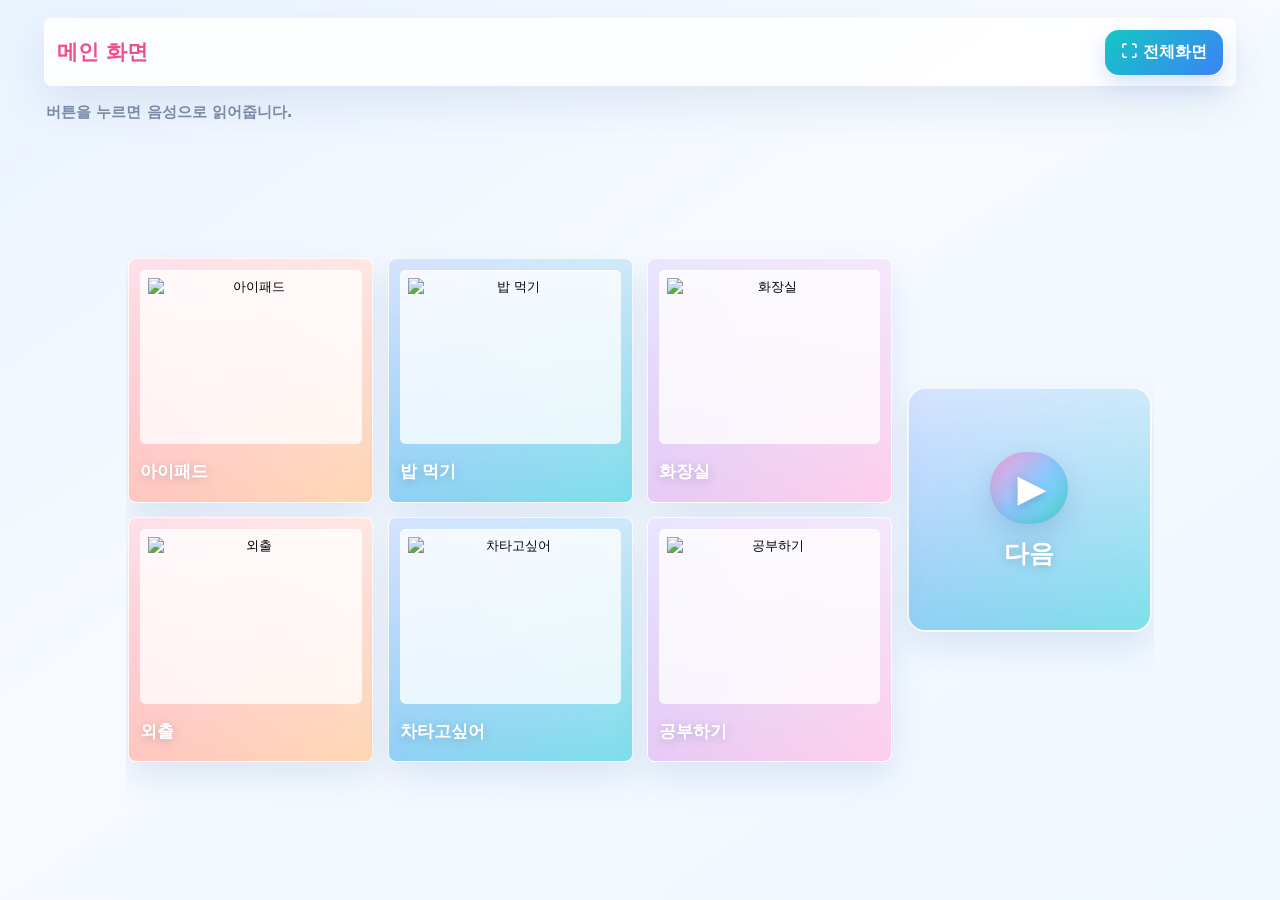
==== index.html @ 8500ae13 "Show six mobile main categories" ====
<!doctype html>
<html lang="ko">
<head>
  <meta charset="UTF-8" />
  <meta name="viewport" content="width=device-width, initial-scale=1.0, viewport-fit=cover" />
  <meta name="referrer" content="strict-origin-when-cross-origin" />
  <meta name="apple-mobile-web-app-capable" content="yes" />
  <meta name="apple-mobile-web-app-status-bar-style" content="default" />
  <link rel="preconnect" href="https://www.youtube.com" />
  <link rel="preconnect" href="https://img.youtube.com" />
  <link rel="preconnect" href="https://i.ytimg.com" />
  <title>AAC 앱 - Mobile</title>
  <link rel="stylesheet" href="./css/app.css?v=mobile-v2" />
  <link rel="stylesheet" href="./css/features/study-puzzle.css?v=mobile-v2" />
  <link rel="stylesheet" href="./css/date-overrides.css?v=mobile-v2" />
  <link rel="stylesheet" href="./css/app-mobile.css?v=mobile-v2" />
</head>
<body>
  <main class="app">
    <div id="returnHint" class="return-hint">유튜브 시청 후 브라우저의 뒤로 버튼으로 AAC로 돌아오세요.</div>
    <div class="topbar">
      <div>
        <h1 id="screenTitle" class="title">메인 화면</h1>
        <p id="breadcrumb" class="crumb" style="display:none;"></p>
      </div>
      <div class="topbar-btns">
        <button id="fullscreenButton" class="fullscreen-btn" type="button" aria-pressed="false">⛶ 전체화면</button>
        <button id="homeButton" class="home-btn" style="display:none;">🏠 홈</button>
        <button id="backButton" class="back-btn" style="display:none;">뒤로 가기</button>
      </div>
    </div>

    <section id="playerWrap" class="player-wrap" style="display:none;">
      <iframe
        id="youtubePlayer"
        class="player"
        title="AAC YouTube Player"
        allow="accelerometer; autoplay; clipboard-write; encrypted-media; gyroscope; picture-in-picture; web-share"
        referrerpolicy="strict-origin-when-cross-origin"
        allowfullscreen>
      </iframe>
    </section>
    <button id="openInYoutubeButton" class="back-btn" style="display:none; align-self:flex-start;">유튜브에서 열기</button>

    <p id="helperText" class="muted">버튼을 누르면 음성으로 읽어줍니다.</p>
    <section id="heroRow" class="hero" style="display:none;"></section>
    <section id="spotlightView" class="spotlight" style="display:none;" aria-label="선택한 그림">
      <button type="button" id="spotlightButton" class="spotlight-button">
        <img id="spotlightImage" alt="" />
      </button>
    </section>
    <section id="buttonGrid" class="grid"></section>
  </main>

  <script src="./js/data/study-data.js?v=mobile-v2"></script>
  <script src="./js/data/app-data.js?v=mobile-v2"></script>
  <script src="./js/core/pager.js?v=mobile-v2"></script>
  <script src="./js/features/schedule.js?v=mobile-v2"></script>
  <script src="./js/features/study-puzzle.js?v=mobile-v2"></script>
  <script src="./js/main-mobile.js?v=mobile-v2"></script>
  <script>
    if ('serviceWorker' in navigator) {
      window.addEventListener('load', () => {
        navigator.serviceWorker.register('./sw.js?v=mobile-v2', { updateViaCache: 'none' })
          .then(function (reg) { reg.update().catch(function () {}); })
          .catch(function () {});
      });
    }
  </script>
</body>
</html>
---- css/app.css ----
:root {
  --bg: #f5f7fb;
  --card: #ffffff;
  --text: #1f2937;
  --main: #2563eb;
  --accent: #0ea5e9;
  --border: #dbe3ef;
}

html {
  height: 100%;
  overflow: hidden;
}

* {
  box-sizing: border-box;
  -webkit-tap-highlight-color: transparent;
  font-family: "Apple SD Gothic Neo", "Noto Sans KR", "Malgun Gothic", system-ui, sans-serif;
}

body {
  margin: 0;
  background: var(--bg);
  color: var(--text);
  overflow: hidden;
}

.app {
  max-width: 1400px;
  margin: 0 auto;
  height: 100vh;
  height: 100dvh;
  min-height: 0;
  min-width: 0;
  width: 100%;
  padding: max(14px, env(safe-area-inset-top)) 22px max(14px, env(safe-area-inset-bottom));
  display: flex;
  flex-direction: column;
  justify-content: flex-start;
  gap: 10px;
  box-sizing: border-box;
  overflow: hidden;
}

.app.app--spotlight {
  justify-content: flex-start;
  gap: 10px;
  position: relative;
}

/* 스티커북 말단: 빈 배경 + 선택한 카테고리 그림만 크게 (iPad 한 화면) */
.spotlight {
  display: none;
  flex: 1 1 auto;
  flex-direction: column;
  align-items: center;
  justify-content: center;
  width: 100%;
  min-height: 0;
  padding: 0 0 max(12px, env(safe-area-inset-bottom));
}

.spotlight-button {
  border: none;
  background: transparent;
  padding: 0;
  margin: 0;
  cursor: pointer;
  width: min(84vw, 540px); /* 메인 타일(42vw/270)의 2배 */
  max-width: 100%;
  aspect-ratio: 1 / 1;
  display: flex;
  align-items: center;
  justify-content: center;
  border-radius: 20px;
  -webkit-tap-highlight-color: transparent;
}

.spotlight-button:active {
  transform: scale(1.02);
}

.spotlight-button img {
  display: block;
  width: 100%;
  height: 100%;
  object-fit: cover;
  border-radius: 18px;
  box-shadow: 0 16px 48px rgba(15, 23, 42, 0.14);
  background: #fff;
}

.spotlight-toilet-wrap {
  display: flex !important;
  justify-content: center;
  align-items: center;
  position: absolute;
  left: calc(50% + min(30vw, 260px) + 24px);
  top: calc(50% + 57px);
  transform: translateY(-50%);
  width: auto;
  padding: 0;
  z-index: 5;
}

.spotlight-toilet-wrap .quick-toilet-tile {
  width: min(22vw, 210px);
  max-width: 210px;
  min-width: 150px;
  aspect-ratio: 1 / 1;
}

.spotlight-toilet-wrap .quick-toilet-tile img {
  object-fit: contain;
}

.teaching-aid-complete,
.teaching-aid-empty-complete {
  flex: 1 1 auto;
  min-height: 0;
  display: flex;
  align-items: center;
  justify-content: center;
}

.teaching-aid-complete {
  flex-direction: column;
  gap: clamp(12px, 2vh, 20px);
  color: #0f3b82;
  text-align: center;
}

.teaching-aid-complete-mark {
  width: clamp(112px, 18vh, 168px);
  height: clamp(112px, 18vh, 168px);
  border-radius: 999px;
  display: inline-flex;
  align-items: center;
  justify-content: center;
  color: #ffffff;
  background: linear-gradient(135deg, #14b8a6, #3b82f6);
  box-shadow: 0 22px 44px rgba(59, 130, 246, 0.22);
  font-size: clamp(4rem, 10vh, 7rem);
  font-weight: 900;
}

.teaching-aid-complete-title {
  color: #ec4899;
  font-size: clamp(2.4rem, 6vh, 4.4rem);
  font-weight: 900;
}

.teaching-aid-complete-sub {
  color: #64748b;
  font-size: clamp(1.1rem, 2.6vh, 1.6rem);
  font-weight: 900;
}

.teaching-aid-complete .btn,
.teaching-aid-complete-button {
  width: min(100%, 360px);
  min-height: clamp(64px, 9vh, 88px);
  font-size: clamp(1.2rem, 2.8vh, 1.7rem);
  font-weight: 900;
}

@media (min-width: 768px) {
  .spotlight-button {
    width: min(60vw, 520px); /* 메인 타일(30vw/260)의 2배 */
  }
}

@media (max-width: 900px) {
  .spotlight-toilet-wrap {
    left: calc(50% + min(42vw, 270px) + 14px);
  }

  .spotlight-toilet-wrap .quick-toilet-tile {
    width: min(24vw, 170px);
    min-width: 120px;
  }
}

@media (max-width: 700px) {
  .spotlight-toilet-wrap {
    position: static;
    transform: none;
    width: 100%;
    padding-bottom: max(8px, env(safe-area-inset-bottom));
  }
}

.topbar {
  display: flex;
  align-items: center;
  justify-content: space-between;
  gap: 12px;
  flex: 0 0 auto;
  flex-wrap: wrap;
}

.topbar > div:first-child {
  min-width: 0;
}

.return-hint {
  display: none;
  background: #fff7ed;
  border: 2px solid #fdba74;
  color: #7c2d12;
  border-radius: 14px;
  padding: 10px 12px;
  font-size: 0.95rem;
  font-weight: 700;
}

.title {
  margin: 0;
  font-size: clamp(1.1rem, 2.2vw, 1.5rem);
  font-weight: 700;
}

.crumb {
  margin: 4px 0 0 0;
  font-size: 0.9rem;
  color: #64748b;
  font-weight: 650;
}

.back-btn {
  border: 1px solid var(--border);
  background: #fff;
  color: #0f172a;
  border-radius: 14px;
  padding: 12px 16px;
  font-size: 1rem;
  font-weight: 700;
  cursor: pointer;
  min-width: 100px;
  touch-action: manipulation;
}

.home-btn {
  border: none;
  background: var(--main);
  color: #fff;
  border-radius: 14px;
  padding: 12px 16px;
  font-size: 1rem;
  font-weight: 700;
  cursor: pointer;
  min-width: 80px;
  touch-action: manipulation;
}

.fullscreen-btn {
  border: none;
  background: linear-gradient(135deg, #14c8c5, #3b82f6);
  color: #fff;
  border-radius: 14px;
  padding: 12px 16px;
  font-size: 1rem;
  font-weight: 800;
  cursor: pointer;
  min-width: 116px;
  touch-action: manipulation;
  box-shadow: 0 10px 24px rgba(37, 99, 235, 0.18);
}

.topbar-btns {
  display: flex;
  gap: 8px;
  align-items: center;
  justify-content: flex-end;
  flex-wrap: wrap;
}

.body--fullscreen-soft {
  background: #eef6ff;
}

.app.app--fullscreen-soft {
  max-width: none;
  padding: max(6px, env(safe-area-inset-top)) 12px max(8px, env(safe-area-inset-bottom));
  gap: 6px;
}

.app.app--fullscreen-soft .topbar {
  gap: 8px;
}

.app.app--fullscreen-soft .title {
  font-size: clamp(1rem, 1.8vw, 1.25rem);
}

.app.app--fullscreen-soft .crumb {
  margin-top: 1px;
  font-size: 0.78rem;
}

.app.app--fullscreen-soft .muted {
  margin-block: 0;
  font-size: 0.9rem;
}

.app.app--fullscreen-soft .home-btn,
.app.app--fullscreen-soft .back-btn,
.app.app--fullscreen-soft .fullscreen-btn {
  padding: 10px 13px;
  min-height: 46px;
}

.grid {
  display: grid;
  grid-template-columns: repeat(2, minmax(0, 1fr));
  gap: clamp(8px, 1.4vh, 12px);
  justify-items: center;
  align-content: center;
  flex: 1 1 auto;
  min-height: 0;
  overflow: hidden;
}

.grid.detail {
  grid-template-columns: repeat(3, minmax(0, 1fr));
}

.grid.media {
  grid-template-columns: repeat(3, minmax(0, 1fr));
}

.grid.detail .tile,
.grid.media .tile {
  width: min(30vw, 28vh, 240px);
}

.hero {
  display: grid;
  grid-template-columns: repeat(2, minmax(0, 1fr));
  gap: 12px;
  justify-items: center;
  flex: 0 0 auto;
}

/* ── 외출하기 요약 타일 3개 ── */
.grid.outing-summary-tiles {
  grid-template-columns: repeat(3, minmax(0, 1fr));
  gap: 14px;
  padding: 14px;
  align-items: start;
}

.grid.outing-summary-tiles .outing-summary-tile {
  width: 100%;
  aspect-ratio: 1 / 1.1;
  border-radius: 20px;
  padding: 10px;
  gap: 8px;
  background: #fff;
  box-shadow: 0 2px 12px rgba(0,0,0,.10);
  display: flex;
  flex-direction: column;
  align-items: center;
  justify-content: center;
  cursor: pointer;
  border: none;
}

.grid.outing-summary-tiles .outing-summary-tile img {
  width: 100%;
  flex: 1;
  object-fit: contain;
  border-radius: 12px;
}

.grid.outing-summary-tiles .tile-label {
  font-size: clamp(0.72rem, 1.8vw, 0.92rem);
  font-weight: 600;
  text-align: center;
  line-height: 1.2;
  color: #222;
}

/* 사람 사진 격자 (1~4명) */
.outing-person-photos {
  display: grid;
  grid-template-columns: repeat(2, 1fr);
  gap: 4px;
  width: 100%;
  flex: 1;
}
.outing-person-photos img {
  width: 100%;
  aspect-ratio: 1;
  object-fit: cover;
  border-radius: 10px;
}
/* 1명: 전체 폭 */
.outing-person-photos:has(img:only-child) {
  grid-template-columns: 1fr;
}
/* 3명: 첫 번째가 세로 2칸 */
.outing-person-photos:has(img:nth-child(3)):not(:has(img:nth-child(4))) img:first-child {
  grid-row: span 2;
}
/* 4명: 2×2 균등 */
.outing-person-photos:has(img:nth-child(4)) {
  grid-template-columns: repeat(2, 1fr);
}
/* 비어있을 때 */
.outing-person-empty {
  grid-template-columns: 1fr;
  opacity: 0.45;
}

/* ── 날짜 홈 (새 디자인) ── */
.date-home-wrap {
  display: flex;
  flex-direction: column;
  gap: 16px;
}

/* 날짜 카드 */
.date-card {
  width: 100%;
  background: linear-gradient(145deg, #1e40af 0%, #2563eb 50%, #0ea5e9 100%);
  border: none;
  border-radius: 28px;
  padding: 28px 24px 22px;
  cursor: pointer;
  display: flex;
  flex-direction: column;
  align-items: center;
  gap: 4px;
  box-shadow: 0 16px 48px rgba(37, 99, 235, 0.38);
  position: relative;
  overflow: hidden;
  touch-action: manipulation;
  -webkit-tap-highlight-color: transparent;
}

.date-card::before {
  content: "";
  position: absolute;
  top: -40px; right: -40px;
  width: 200px; height: 200px;
  border-radius: 50%;
  background: rgba(255,255,255,0.07);
  pointer-events: none;
}
.date-card::after {
  content: "";
  position: absolute;
  bottom: -30px; left: -20px;
  width: 140px; height: 140px;
  border-radius: 50%;
  background: rgba(255,255,255,0.05);
  pointer-events: none;
}

.date-card:active { transform: scale(0.985); }

.date-card-badge {
  background: rgba(255,255,255,0.22);
  color: #fff;
  font-size: 0.88rem;
  font-weight: 700;
  padding: 5px 16px;
  border-radius: 999px;
  letter-spacing: 0.04em;
  margin-bottom: 6px;
}

.date-card-main {
  display: flex;
  align-items: baseline;
  gap: 8px;
  color: #fff;
  line-height: 1;
}

.date-card-month {
  font-size: clamp(1.5rem, 5.5vw, 2.2rem);
  font-weight: 700;
  opacity: 0.85;
}

.date-card-day {
  font-size: clamp(3.5rem, 14vw, 6rem);
  font-weight: 900;
  line-height: 0.95;
  text-shadow: 0 4px 16px rgba(0,0,0,0.18);
}

.date-card-weekday {
  color: rgba(255,255,255,0.88);
  font-size: clamp(1.2rem, 4vw, 1.7rem);
  font-weight: 700;
  letter-spacing: 0.04em;
  margin-top: 4px;
}

.date-card-weather {
  font-size: clamp(1rem, 3.2vw, 1.35rem);
  font-weight: 700;
  color: #fff;
  background: rgba(255,255,255,0.2);
  padding: 6px 20px;
  border-radius: 999px;
  margin-top: 8px;
  backdrop-filter: blur(4px);
}

.date-card-weather--empty {
  font-size: 0.88rem;
  font-weight: 500;
  opacity: 0.6;
  background: rgba(255,255,255,0.12);
}

/* ── 오늘 꼭지 ── */
/* 꼭지 3개 행 */
.date-chip-row {
  display: flex;
  gap: 10px;
  justify-content: center;
  align-self: center;
  margin: 6px 0 10px;
}

.date-today-chip {
  display: flex;
  flex-direction: column;
  align-items: center;
  gap: 2px;
  background: rgba(255,255,255,0.22);
  border: 2.5px dashed rgba(255,255,255,0.7);
  border-radius: 20px;
  padding: 10px 16px 8px;
  cursor: grab;
  user-select: none;
  -webkit-user-select: none;
  touch-action: none;
  color: #fff;
  font-weight: 800;
  min-width: 64px;
  transition: transform 0.15s, background 0.15s, opacity 0.15s;
}
.date-today-chip:hover { background: rgba(255,255,255,0.32); transform: translateY(-2px); }
.date-today-chip--dragging { opacity: 0.25; cursor: grabbing; }

.date-today-chip--ghost {
  opacity: 0.92 !important;
  transform: scale(1.1) rotate(-4deg) !important;
  box-shadow: 0 20px 50px rgba(0,0,0,0.4) !important;
  transition: none !important;
  cursor: grabbing;
}

.chip-vals {
  font-size: clamp(1.6rem, 6vw, 2.4rem);
  font-weight: 900;
  line-height: 1;
}

.chip-sub {
  font-size: 0.72rem;
  font-weight: 700;
  opacity: 0.7;
  letter-spacing: 0.05em;
}

.chip-hint {
  font-size: 0.9rem;
  opacity: 0.6;
  animation: chip-bounce 1.3s ease-in-out infinite;
  margin-top: 2px;
}

@keyframes chip-bounce {
  0%, 100% { transform: translateY(0); }
  50%       { transform: translateY(4px); }
}

/* 꼭지를 드래그해서 올렸을 때 드럼 영역 하이라이트 */
.date-drum-row--highlight .date-drum-numrow {
  background: rgba(255,255,255,0.32) !important;
  box-shadow: 0 0 0 4px rgba(255,255,255,0.55);
  transition: none;
}

/* ── 드럼 피커 (월·일 드래그) ── */
.date-drum-row {
  display: flex;
  align-items: center;
  justify-content: center;
  gap: 20px;
  width: 100%;
  padding: 4px 0 8px;
}

.date-drum-sep {
  display: none;
}

.date-drum {
  display: flex;
  flex-direction: column;
  align-items: center;
  gap: 6px;
  flex: 0 0 auto;
}

.date-drum-arrow {
  width: 52px;
  height: 38px;
  background: rgba(255,255,255,0.18);
  border: none;
  border-radius: 12px;
  color: rgba(255,255,255,0.9);
  font-size: 1rem;
  cursor: pointer;
  touch-action: manipulation;
  -webkit-tap-highlight-color: transparent;
  transition: background 0.12s;
  display: flex;
  align-items: center;
  justify-content: center;
}
.date-drum-arrow:active { background: rgba(255,255,255,0.36); transform: scale(0.94); }

/* 드럼 + 단위 레이블 묶음 */
.date-drum-outer {
  display: flex;
  align-items: center;
  gap: 10px;
}

/* 드럼 박스 — 숫자만 들어감 */
.date-drum-numrow {
  display: flex;
  align-items: center;
  justify-content: center;
  padding: 6px 14px;
  border-radius: 18px;
  background: rgba(255,255,255,0.12);
  cursor: ns-resize;
  user-select: none;
  -webkit-user-select: none;
  transition: background 0.12s;
  min-width: 80px;
}
.date-drum-numrow:hover { background: rgba(255,255,255,0.2); }

.date-drum-number {
  font-size: clamp(4.2rem, 17vw, 7.5rem);
  font-weight: 900;
  color: #fff;
  line-height: 1;
  text-align: center;
  text-shadow: 0 6px 24px rgba(0,0,0,0.18);
  transition: opacity 0.06s ease;
}

/* 박스 바깥 단위 레이블 */
.date-drum-unit {
  font-size: clamp(3.2rem, 13vw, 6rem);
  font-weight: 900;
  color: #fde68a;
  line-height: 1;
  text-shadow: 0 4px 14px rgba(0,0,0,0.15);
  flex-shrink: 0;
}

/* 요일 드럼 */
.date-drum-number--wd {
  font-size: clamp(3rem, 12vw, 5.5rem);
  color: #fff;
}

.date-drum-unit--wd {
  font-size: clamp(2.4rem, 9vw, 4.5rem);
  color: #fde68a;
}

/* ── 요일 선택 버튼 ── */
.date-weekday-row {
  display: flex;
  gap: 6px;
  width: 100%;
  justify-content: center;
  padding: 6px 0 2px;
}

.date-weekday-btn {
  flex: 1;
  min-width: 0;
  height: 48px;
  background: rgba(255,255,255,0.15);
  border: 2px solid transparent;
  border-radius: 14px;
  color: rgba(255,255,255,0.8);
  font-size: clamp(0.82rem, 2.8vw, 1.05rem);
  font-weight: 700;
  cursor: pointer;
  touch-action: manipulation;
  -webkit-tap-highlight-color: transparent;
  transition: all 0.12s ease;
}
.date-weekday-btn:active { transform: scale(0.92); }

.date-weekday-btn.is-selected {
  background: #fff;
  color: #1e40af;
  border-color: rgba(255,255,255,0.6);
  box-shadow: 0 4px 14px rgba(0,0,0,0.18);
}

/* 날씨 선택 섹션 */
.date-weather-section {
  background: #fff;
  border-radius: 22px;
  padding: 18px 16px;
  box-shadow: 0 4px 18px rgba(0,0,0,0.07);
  border: 1.5px solid var(--border);
}

.date-weather-label {
  font-size: 0.8rem;
  font-weight: 800;
  color: #94a3b8;
  text-transform: uppercase;
  letter-spacing: 0.1em;
  margin-bottom: 14px;
}

.date-weather-grid {
  display: grid;
  grid-template-columns: repeat(3, 1fr);
  gap: 10px;
}

@media (min-width: 460px) {
  .date-weather-grid {
    grid-template-columns: repeat(6, 1fr);
  }
}

.date-weather-tile {
  display: flex;
  flex-direction: column;
  align-items: center;
  gap: 6px;
  background: #f8faff;
  border: 2px solid transparent;
  border-radius: 16px;
  padding: 10px 4px 8px;
  cursor: pointer;
  touch-action: manipulation;
  -webkit-tap-highlight-color: transparent;
  transition: transform 0.12s ease, border-color 0.12s ease, box-shadow 0.12s ease;
}

.date-weather-tile img {
  width: 100%;
  max-width: 56px;
  aspect-ratio: 1;
  object-fit: contain;
  border-radius: 10px;
}

.date-weather-tile-label {
  font-size: 0.75rem;
  font-weight: 700;
  color: #475569;
  text-align: center;
}

.date-weather-tile.is-selected {
  background: #eff6ff;
  border-color: #2563eb;
  box-shadow: 0 0 0 3px rgba(37, 99, 235, 0.14);
}

.date-weather-tile.is-selected .date-weather-tile-label {
  color: #1d4ed8;
}

.date-weather-tile:active { transform: scale(0.92); }

/* 전체 문장 읽기 버튼 */
.date-sentence-btn {
  width: 100%;
  display: flex;
  align-items: center;
  justify-content: center;
  gap: 12px;
  background: linear-gradient(135deg, #ecfdf5, #d1fae5);
  border: 2px solid #6ee7b7;
  border-radius: 20px;
  padding: 20px 20px;
  font-size: clamp(1rem, 3vw, 1.3rem);
  font-weight: 800;
  color: #065f46;
  cursor: pointer;
  touch-action: manipulation;
  -webkit-tap-highlight-color: transparent;
  box-shadow: 0 6px 18px rgba(5, 150, 105, 0.12);
  white-space: normal;
  text-align: center;
  line-height: 1.35;
}

.date-sentence-btn:active { transform: scale(0.98); }

.date-sentence-icon {
  font-size: 1.5rem;
  flex-shrink: 0;
}

/* 날짜 카드판: 실제 그림카드를 골라 붙이는 방식 */
.date-board {
  display: grid;
  grid-template-rows: minmax(0, 1fr) auto auto;
  gap: clamp(8px, 1.4vh, 12px);
  flex: 1 1 auto;
  min-height: 0;
  overflow: hidden;
  width: 100%;
}

.date-card-board {
  display: grid;
  grid-template-columns: 1.4fr 1fr 1fr 1fr 1.4fr;
  gap: clamp(6px, 1.2vh, 12px);
  align-items: stretch;
  min-height: 0;
  padding: clamp(8px, 1.5vh, 14px);
  border: 2px solid #d7dee9;
  border-radius: 18px;
  background: #f8fafc;
  box-shadow: inset 0 0 0 2px rgba(255,255,255,0.75);
}

.date-slot {
  min-width: 0;
  min-height: 92px;
  border: 3px dashed #cbd5e1;
  border-radius: 14px;
  background: #fff;
  color: #0f172a;
  display: flex;
  align-items: center;
  justify-content: center;
  gap: 5px;
  padding: 8px;
  cursor: pointer;
  touch-action: manipulation;
  position: relative;
  box-shadow: 0 4px 12px rgba(15, 23, 42, 0.08);
}

.date-slot.is-active {
  border-color: #2563eb;
  background: #eff6ff;
  box-shadow: 0 0 0 4px rgba(37, 99, 235, 0.14);
}

.date-slot-main {
  font-size: clamp(1.8rem, 5.8vw, 4.8rem);
  font-weight: 900;
  line-height: 1;
}

.date-slot-unit {
  font-size: clamp(1.2rem, 3vw, 2.3rem);
  font-weight: 900;
  color: #047857;
  line-height: 1;
}

.date-slot--wide .date-slot-main {
  font-size: clamp(1.55rem, 4.2vw, 4.4rem);
}

.date-slot--weather {
  flex-direction: column;
  gap: 4px;
}

.date-slot--weather img {
  width: min(64px, 9vh);
  height: min(64px, 9vh);
  object-fit: contain;
}

.date-option-panel {
  min-height: 0;
  border: 1px solid #dbe3ef;
  border-radius: 16px;
  padding: 10px;
  background: #fff;
  overflow: hidden;
}

.date-option-title {
  font-size: 0.85rem;
  font-weight: 900;
  color: #475569;
  margin-bottom: 8px;
}

.date-option-grid {
  display: grid;
  grid-template-columns: repeat(6, minmax(0, 1fr));
  gap: 8px;
  max-height: min(28vh, 190px);
  overflow: hidden;
}

.date-option-panel--year .date-option-grid,
.date-option-panel--weekday .date-option-grid {
  grid-template-columns: repeat(5, minmax(0, 1fr));
}

.date-option-panel--weather .date-option-grid {
  grid-template-columns: repeat(6, minmax(0, 1fr));
}

.date-option-panel--day .date-option-grid {
  grid-template-columns: repeat(8, minmax(0, 1fr));
  max-height: min(32vh, 230px);
}

.date-option-card {
  min-width: 0;
  min-height: 54px;
  border: 2px solid #dbe3ef;
  border-radius: 12px;
  background: #fff;
  display: flex;
  align-items: center;
  justify-content: center;
  gap: 4px;
  padding: 6px;
  cursor: pointer;
  color: #0f172a;
  font-size: clamp(1rem, 2.4vw, 1.45rem);
  font-weight: 900;
  touch-action: manipulation;
}

.date-option-panel--day .date-option-card {
  min-height: 42px;
  padding: 4px;
  font-size: clamp(0.9rem, 2vw, 1.25rem);
}

.date-option-card.is-selected {
  border-color: #16a34a;
  background: #ecfdf5;
  box-shadow: 0 0 0 3px rgba(22, 163, 74, 0.14);
}

.date-option-card--weather {
  flex-direction: column;
  min-height: clamp(112px, 17vh, 148px);
  font-size: clamp(0.72rem, 1.3vw, 0.92rem);
  gap: 4px;
}

.date-option-card--weather img {
  flex: 1 1 auto;
  width: min(96px, 90%);
  height: min(92px, 12vh);
  object-fit: contain;
}

.date-option-card--weather span {
  flex: 0 0 auto;
  line-height: 1;
}

.date-action-row {
  display: grid;
  grid-template-columns: 1fr 1fr;
  gap: 10px;
}

.date-action-btn {
  min-height: 52px;
  border: 2px solid #dbe3ef;
  border-radius: 14px;
  background: #fff;
  color: #0f172a;
  font-size: 1rem;
  font-weight: 900;
  cursor: pointer;
  touch-action: manipulation;
}

.date-action-btn--primary {
  background: #2563eb;
  border-color: #2563eb;
  color: #fff;
}

.date-mode-select {
  display: grid;
  grid-template-columns: repeat(4, minmax(0, 1fr));
  gap: 14px;
  align-content: center;
  justify-items: stretch;
  flex: 1 1 auto;
  min-height: 0;
  overflow: hidden;
}

.date-mode-card {
  min-height: min(38vh, 250px);
  border: 2px solid #dbe3ef;
  border-radius: 18px;
  background: #fff;
  color: #0f172a;
  padding: 20px;
  cursor: pointer;
  display: flex;
  flex-direction: column;
  align-items: center;
  justify-content: center;
  gap: 12px;
  box-shadow: 0 10px 26px rgba(15, 23, 42, 0.10);
}

.date-mode-title {
  font-size: clamp(1.55rem, 3.2vw, 2.6rem);
  font-weight: 900;
}

.date-mode-sub {
  font-size: clamp(0.9rem, 1.7vw, 1.14rem);
  font-weight: 800;
  line-height: 1.35;
  color: #475569;
  text-align: center;
}

.date-step {
  display: grid;
  grid-template-rows: minmax(0, 0.85fr) minmax(0, 1.15fr) auto;
  gap: clamp(8px, 1.4vh, 12px);
  flex: 1 1 auto;
  min-height: 0;
  overflow: hidden;
  width: 100%;
}

.date-step--summary {
  grid-template-rows: minmax(0, 0.95fr) minmax(0, 0.9fr) auto auto;
}

.date-step-focus-card,
.date-step-summary-grid {
  min-height: 0;
  border: 2px solid #d7dee9;
  border-radius: 18px;
  background: #f8fafc;
  padding: clamp(8px, 1.5vh, 14px);
}

.date-step-focus-card {
  display: flex;
  align-items: stretch;
  justify-content: center;
}

.date-step-focus-card .date-step-drop-slot {
  width: min(720px, 100%);
  min-height: clamp(150px, 28vh, 270px);
}

.date-step--year .date-step-drop-slot .date-puzzle-slot-main {
  font-size: clamp(3rem, 9vw, 7rem);
}

.date-step--year .date-step-drop-slot .date-puzzle-slot-unit {
  font-size: clamp(1.8rem, 4vw, 3.4rem);
}

.date-step--year .date-puzzle-card-grid--year .date-drag-card {
  min-height: clamp(88px, 14vh, 130px);
  font-size: clamp(2rem, 5vw, 4rem);
}

.date-step-focus-card .date-step-summary-card {
  width: min(520px, 100%);
}

.date-step-focus-card--weather .date-step-summary-card {
  width: min(420px, 100%);
}

.date-step-summary-grid {
  display: grid;
  gap: clamp(7px, 1.2vh, 12px);
}

.date-step-summary-grid--three {
  grid-template-columns: repeat(3, minmax(0, 1fr));
}

.date-step-summary-grid--final {
  grid-template-columns: 1.3fr 1fr 1fr 1fr 1.5fr;
}

.date-step-summary-card {
  min-width: 0;
  min-height: 0;
  border: 3px solid #cbd5e1;
  border-radius: 14px;
  background: #fff;
  color: #0f172a;
  display: flex;
  align-items: center;
  justify-content: center;
  gap: 6px;
  padding: clamp(8px, 1.5vh, 16px);
  box-shadow: 0 4px 12px rgba(15, 23, 42, 0.08);
}

.date-step-summary-main {
  font-size: clamp(2.2rem, 6vw, 5rem);
  font-weight: 900;
  line-height: 1;
}

.date-step-summary-unit {
  font-size: clamp(1.4rem, 3vw, 2.6rem);
  font-weight: 900;
  color: #047857;
}

.date-step-summary-card--weather {
  flex-direction: column;
  gap: 2px;
}

.date-step-summary-card--weather img {
  flex: 1 1 auto;
  width: min(160px, 92%);
  height: min(132px, 17vh);
  object-fit: contain;
}

.date-step-summary-card--weather .date-step-summary-main {
  flex: 0 0 auto;
  font-size: clamp(1rem, 2.3vw, 1.8rem);
}

.date-step-choice-grid {
  display: grid;
  gap: 10px;
  min-height: 0;
  overflow: hidden;
  align-content: center;
}

.date-step-choice-grid--year {
  grid-template-columns: repeat(3, minmax(0, 1fr));
}

.date-step-choice-grid--month,
.date-step-choice-grid--day {
  grid-template-columns: repeat(2, minmax(0, 1fr));
}

.date-step-choice-grid--weekday {
  grid-template-columns: repeat(7, minmax(0, 1fr));
}

.date-step-choice-grid--weather {
  grid-template-columns: repeat(6, minmax(0, 1fr));
}

.date-step-multi-panel {
  min-height: 0;
  display: grid;
  grid-template-rows: 0.75fr 0.75fr 1fr;
  gap: 8px;
  overflow: hidden;
}

.date-step-choice-group {
  min-height: 0;
  display: grid;
  grid-template-columns: minmax(48px, 0.18fr) minmax(0, 1fr);
  gap: 8px;
  align-items: stretch;
}

.date-step-choice-title {
  border-radius: 12px;
  background: #e0f2fe;
  color: #075985;
  font-size: clamp(1rem, 2.2vw, 1.6rem);
  font-weight: 900;
  display: flex;
  align-items: center;
  justify-content: center;
}

.date-step-choice {
  min-width: 0;
  min-height: 68px;
  border: 2px solid #dbe3ef;
  border-radius: 12px;
  background: #fff;
  color: #0f172a;
  display: flex;
  align-items: center;
  justify-content: center;
  gap: 4px;
  padding: 6px;
  font-size: clamp(1.25rem, 3vw, 2.2rem);
  font-weight: 900;
  cursor: pointer;
  touch-action: manipulation;
}

.date-step-choice.is-selected {
  border-color: #f59e0b;
  background: #fef3c7;
  box-shadow: 0 0 0 4px rgba(245, 158, 11, 0.20);
}

.date-step-choice--image {
  flex-direction: column;
  min-height: clamp(118px, 17vh, 150px);
  font-size: clamp(0.72rem, 1.25vw, 0.95rem);
  gap: 3px;
}

.date-step-choice--image img {
  flex: 1 1 auto;
  width: min(110px, 92%);
  height: min(96px, 13vh);
  object-fit: contain;
}

.date-step-choice--image span {
  flex: 0 0 auto;
  line-height: 1;
}

.date-step-date-board {
  grid-template-columns: repeat(3, minmax(0, 1fr));
}

.date-step-date-board .date-step-drop-slot {
  aspect-ratio: 1 / 1;
  min-height: clamp(108px, 18vh, 180px);
  align-self: center;
}

.date-step-date-board .date-puzzle-slot-main {
  font-size: clamp(2.4rem, 6vw, 5.4rem);
}

.date-step-date-board .date-puzzle-slot-unit {
  font-size: clamp(1.45rem, 3.4vw, 2.8rem);
}

.date-step--date .date-puzzle-card-grid--month,
.date-step--date .date-puzzle-card-grid--day {
  max-width: 520px;
  margin-inline: auto;
}

.date-step--date .date-puzzle-card-grid--month .date-drag-card,
.date-step--date .date-puzzle-card-grid--day .date-drag-card,
.date-step--date .date-puzzle-card-grid--weekday .date-drag-card {
  aspect-ratio: 1 / 1;
  min-height: clamp(78px, 13vh, 132px);
  font-size: clamp(1.8rem, 4.4vw, 4rem);
}

.date-step--date .date-puzzle-card-grid--weekday .date-drag-card {
  font-size: clamp(1rem, 2.1vw, 1.55rem);
}

.date-step-final-board {
  grid-template-columns: 1.4fr 1fr 1fr 1fr 1.4fr;
}

.date-step-drag-groups {
  min-height: 0;
  display: grid;
  grid-template-rows: 0.8fr 0.8fr 1fr;
  gap: 8px;
  overflow: hidden;
}

.date-step-drag-group {
  min-height: 0;
  display: grid;
  grid-template-columns: minmax(48px, 0.18fr) minmax(0, 1fr);
  gap: 8px;
  align-items: stretch;
}

.date-step-drag-grid {
  min-height: 0;
}

.date-step-drag-grid--month,
.date-step-drag-grid--day {
  grid-template-columns: repeat(2, minmax(0, 1fr));
}

.date-step-drag-grid--weekday {
  grid-template-columns: repeat(7, minmax(0, 1fr));
}

.date-step-drag-grid--weekday .date-drag-card {
  font-size: clamp(0.9rem, 1.9vw, 1.35rem);
}

.date-step-sentence {
  min-height: clamp(58px, 8vh, 78px);
  border: 2px solid #bfdbfe;
  border-radius: 16px;
  background: #eff6ff;
  color: #1e3a8a;
  font-size: clamp(1rem, 2.2vw, 1.45rem);
  font-weight: 900;
  padding: 10px;
  cursor: pointer;
  touch-action: manipulation;
}

/* Friendly date entry screens. */
.date-mode-select {
  grid-template-columns: repeat(3, minmax(0, 245px)) !important;
  justify-content: center;
  justify-items: center;
  align-content: center;
  gap: clamp(12px, 1.8vh, 18px);
  width: 100%;
  max-width: 780px;
  margin-inline: auto;
}

.date-mode-card {
  width: min(100%, 245px);
  max-width: 245px;
  aspect-ratio: 1 / 1;
  min-height: 0;
  border: 1px solid rgba(255, 255, 255, 0.86);
  border-radius: 8px;
  background:
    linear-gradient(180deg, rgba(255, 255, 255, 0.78) 0%, rgba(255, 255, 255, 0.48) 100%),
    linear-gradient(135deg, #ff78a9 0%, #ffbd72 100%);
  color: #ffffff;
  padding: clamp(12px, 2vh, 18px);
  box-shadow: 0 16px 34px rgba(76, 111, 174, 0.15);
}

.date-mode-card:nth-child(3n + 2) {
  background:
    linear-gradient(180deg, rgba(255, 255, 255, 0.76) 0%, rgba(255, 255, 255, 0.46) 100%),
    linear-gradient(135deg, #4f8cff 0%, #11c5d8 100%);
}

.date-mode-card:nth-child(3n) {
  background:
    linear-gradient(180deg, rgba(255, 255, 255, 0.78) 0%, rgba(255, 255, 255, 0.50) 100%),
    linear-gradient(135deg, #9f8cff 0%, #ff9ed7 100%);
}

.date-mode-icon {
  width: min(118px, 58%);
  aspect-ratio: 1 / 1;
  border-radius: 8px;
  background: rgba(255, 255, 255, 0.74);
  color: #23437f;
  display: flex;
  align-items: center;
  justify-content: center;
  font-size: clamp(2rem, 5vh, 3.4rem);
  font-weight: 900;
  text-shadow: none;
}

.date-mode-title {
  color: #ffffff;
  font-size: clamp(1.15rem, 2.4vh, 1.55rem);
  line-height: 1.05;
  text-shadow: 0 2px 10px rgba(37, 52, 86, 0.22);
}

.date-mode-sub {
  color: rgba(255, 255, 255, 0.94);
  font-size: clamp(0.78rem, 1.55vh, 0.95rem);
  line-height: 1.18;
  text-shadow: 0 2px 8px rgba(37, 52, 86, 0.18);
}

.date-board {
  align-content: center;
  justify-content: center;
  gap: clamp(12px, 1.8vh, 18px);
}

.date-card-board {
  grid-template-columns: repeat(5, minmax(0, 150px)) !important;
  justify-content: center;
  gap: clamp(10px, 1.6vh, 14px);
  padding: clamp(10px, 1.8vh, 16px);
}

.date-field {
  display: grid;
  grid-template-rows: auto 1fr;
  gap: 6px;
  min-width: 0;
}

.date-field-label {
  min-height: 32px;
  border-radius: 999px;
  background: rgba(255, 255, 255, 0.82);
  color: #31528f;
  display: flex;
  align-items: center;
  justify-content: center;
  font-size: clamp(1rem, 2vh, 1.25rem);
  font-weight: 900;
  box-shadow: inset 0 1px 0 rgba(255, 255, 255, 0.92);
}

.date-field .date-slot {
  width: 100%;
  aspect-ratio: 1 / 1;
  min-height: 0;
  flex-direction: column;
  gap: 6px;
}

.date-field .date-slot-main {
  font-size: clamp(2.3rem, 6vh, 4rem);
  line-height: 1;
}

.date-field--weekday .date-slot-main,
.date-field--weather .date-slot-main {
  font-size: clamp(1.25rem, 2.7vh, 1.65rem);
}

.date-field--weather img {
  width: min(92px, 82%);
  height: min(72px, 42%);
  object-fit: contain;
}

.date-option-panel {
  width: min(100%, 900px);
  justify-self: center;
}

.date-option-title {
  font-size: clamp(1.05rem, 2vh, 1.35rem);
  font-weight: 900;
  text-align: center;
}

.date-option-grid {
  justify-content: center;
}

.date-option-card {
  font-size: clamp(1.5rem, 3.5vh, 2.35rem);
  font-weight: 900;
}

.date-option-card span {
  line-height: 1.05;
}

@media (max-width: 900px) {
  .date-mode-select {
    grid-template-columns: repeat(2, minmax(0, 245px)) !important;
    max-width: 520px;
  }

  .date-card-board {
    grid-template-columns: repeat(3, minmax(0, 150px)) !important;
  }
}

/* Final override: version 4 uses the same large card language as version 5. */
.date-action-row--reset {
  grid-template-columns: 1fr 1fr 1.2fr !important;
  width: min(100%, 1080px) !important;
  justify-self: center !important;
}

.date-step .date-step-focus-card,
.date-step .date-step-date-board,
.date-step .date-step-final-board {
  width: min(100%, 1080px) !important;
  border: 2px solid rgba(255, 255, 255, 0.92) !important;
  border-radius: 14px !important;
  background:
    linear-gradient(180deg, rgba(255, 255, 255, 0.84), rgba(255, 255, 255, 0.62)),
    linear-gradient(135deg, rgba(255, 120, 169, 0.1), rgba(17, 197, 216, 0.14)),
    #f8fbff !important;
  box-shadow: 0 22px 54px rgba(76, 111, 174, 0.18) !important;
  padding: clamp(14px, 2.2vh, 22px) !important;
  justify-content: center !important;
  align-content: center !important;
}

.date-step .date-step-focus-card {
  min-height: clamp(260px, 36vh, 380px) !important;
}

.date-step .date-step-date-board {
  grid-template-columns: repeat(3, minmax(0, 170px)) !important;
}

.date-step .date-step-final-board {
  grid-template-columns: repeat(5, minmax(0, 150px)) !important;
}

.date-step .date-puzzle-slot::before {
  display: none !important;
}

.date-step .date-puzzle-slot {
  width: min(100%, 170px) !important;
  max-width: 170px !important;
  aspect-ratio: 1 / 1 !important;
  min-height: 0 !important;
  border: 3px dashed rgba(49, 82, 143, 0.34) !important;
  border-radius: 8px !important;
  background:
    linear-gradient(180deg, rgba(255, 255, 255, 0.82) 0%, rgba(255, 255, 255, 0.48) 100%),
    linear-gradient(135deg, #4f8cff 0%, #11c5d8 100%) !important;
  color: #ffffff !important;
  display: flex !important;
  align-items: center !important;
  justify-content: center !important;
  text-align: center !important;
  text-shadow: 0 2px 10px rgba(37, 52, 86, 0.24) !important;
  overflow: hidden !important;
}

.date-step .date-step-focus-card .date-puzzle-slot {
  width: min(82vw, 310px) !important;
  max-width: 310px !important;
}

.date-step--year .date-step-focus-card .date-puzzle-slot {
  width: min(82vw, 360px) !important;
  max-width: 360px !important;
  aspect-ratio: 1.75 / 1 !important;
}

.date-step .date-puzzle-slot-main {
  color: #ffffff !important;
  font-size: clamp(2.4rem, 5.8vw, 4.1rem) !important;
  line-height: 1 !important;
}

.date-step--year .date-puzzle-slot-main {
  font-size: clamp(3.7rem, 8.8vh, 6.2rem) !important;
}

.date-step .date-puzzle-tray {
  width: min(100%, 1080px) !important;
  border: 1.5px solid rgba(255, 255, 255, 0.88) !important;
  border-radius: 8px !important;
  background: rgba(255, 255, 255, 0.78) !important;
  box-shadow: 0 18px 44px rgba(76, 111, 174, 0.13) !important;
  padding: clamp(14px, 2vh, 20px) !important;
}

.date-step .date-puzzle-card-grid {
  grid-template-columns: repeat(auto-fit, minmax(132px, 170px)) !important;
  justify-content: center !important;
  gap: clamp(12px, 1.8vh, 18px) !important;
}

.date-step .date-drag-card {
  width: min(100%, 170px) !important;
  max-width: 170px !important;
  aspect-ratio: 1 / 1 !important;
  border-radius: 8px !important;
  font-size: clamp(2rem, 4.4vh, 3rem) !important;
}

.date-step .date-drag-card--weather {
  font-size: clamp(1rem, 2vh, 1.3rem) !important;
}

.date-step .date-drag-card--weather img {
  width: min(110px, 84%) !important;
  height: min(84px, 50%) !important;
}

@media (max-width: 760px) {
  .date-action-row--reset {
    grid-template-columns: 1fr !important;
  }

  .date-step .date-step-date-board,
  .date-step .date-step-final-board {
    grid-template-columns: repeat(2, minmax(0, 150px)) !important;
  }
}

/* Version 4 visual match: keep the step flow, style it like version 5. */
.date-action-row--reset {
  grid-template-columns: 1fr 1fr 1.2fr !important;
  width: min(100%, 1080px);
  justify-self: center;
}

.date-step {
  gap: clamp(12px, 1.8vh, 18px) !important;
  align-content: center !important;
  justify-items: center !important;
}

.date-step .date-step-focus-card,
.date-step .date-step-date-board,
.date-step .date-step-final-board {
  width: min(100%, 1080px) !important;
  border: 2px solid rgba(255, 255, 255, 0.92) !important;
  border-radius: 14px !important;
  background:
    linear-gradient(180deg, rgba(255, 255, 255, 0.84), rgba(255, 255, 255, 0.62)),
    linear-gradient(135deg, rgba(255, 120, 169, 0.1), rgba(17, 197, 216, 0.14)),
    #f8fbff !important;
  box-shadow: 0 22px 54px rgba(76, 111, 174, 0.18) !important;
  padding: clamp(14px, 2.2vh, 22px) !important;
  justify-content: center !important;
  align-content: center !important;
}

.date-step .date-step-focus-card {
  min-height: clamp(260px, 36vh, 380px) !important;
}

.date-step .date-step-date-board {
  grid-template-columns: repeat(3, minmax(0, 170px)) !important;
}

.date-step .date-step-final-board {
  grid-template-columns: repeat(5, minmax(0, 150px)) !important;
}

.date-step .date-puzzle-slot::before {
  display: none !important;
}

.date-step .date-puzzle-slot {
  width: min(100%, 170px) !important;
  max-width: 170px !important;
  aspect-ratio: 1 / 1 !important;
  min-height: 0 !important;
  border: 3px dashed rgba(49, 82, 143, 0.34) !important;
  border-radius: 8px !important;
  background:
    linear-gradient(180deg, rgba(255, 255, 255, 0.82) 0%, rgba(255, 255, 255, 0.48) 100%),
    linear-gradient(135deg, #4f8cff 0%, #11c5d8 100%) !important;
  color: #ffffff !important;
  display: flex !important;
  align-items: center !important;
  justify-content: center !important;
  text-align: center !important;
  text-shadow: 0 2px 10px rgba(37, 52, 86, 0.24) !important;
  overflow: hidden !important;
}

.date-step .date-step-focus-card .date-puzzle-slot {
  width: min(82vw, 310px) !important;
  max-width: 310px !important;
}

.date-step--year .date-step-focus-card .date-puzzle-slot {
  width: min(82vw, 360px) !important;
  max-width: 360px !important;
  aspect-ratio: 1.75 / 1 !important;
}

.date-step .date-puzzle-slot.is-active,
.date-step .date-puzzle-slot.is-ready {
  border-style: solid !important;
  border-color: #ffd24a !important;
  box-shadow:
    0 0 0 5px rgba(255, 210, 74, 0.28),
    0 16px 34px rgba(76, 111, 174, 0.16) !important;
}

.date-step .date-puzzle-slot-main {
  color: #ffffff !important;
  font-size: clamp(2.4rem, 5.8vw, 4.1rem) !important;
  line-height: 1 !important;
}

.date-step--year .date-puzzle-slot-main {
  font-size: clamp(3.7rem, 8.8vh, 6.2rem) !important;
}

.date-step .date-puzzle-slot--weather {
  gap: 6px !important;
}

.date-step .date-puzzle-slot--weather img {
  width: min(110px, 70%) !important;
  height: min(84px, 46%) !important;
  object-fit: contain;
  border-radius: 8px;
  background: rgba(255, 255, 255, 0.74);
}

.date-step .date-puzzle-tray {
  width: min(100%, 1080px) !important;
  border: 1.5px solid rgba(255, 255, 255, 0.88);
  border-radius: 8px;
  background: rgba(255, 255, 255, 0.78);
  box-shadow: 0 18px 44px rgba(76, 111, 174, 0.13);
  padding: clamp(14px, 2vh, 20px) !important;
}

.date-step .date-puzzle-card-grid {
  grid-template-columns: repeat(auto-fit, minmax(132px, 170px)) !important;
  justify-content: center !important;
  gap: clamp(12px, 1.8vh, 18px) !important;
}

.date-step .date-drag-card {
  width: min(100%, 170px) !important;
  max-width: 170px !important;
  aspect-ratio: 1 / 1 !important;
  border-radius: 8px !important;
  font-size: clamp(2rem, 4.4vh, 3rem) !important;
}

.date-step .date-drag-card--weather {
  font-size: clamp(1rem, 2vh, 1.3rem) !important;
}

.date-step .date-drag-card--weather img {
  width: min(110px, 84%) !important;
  height: min(84px, 50%) !important;
}

@media (max-width: 760px) {
  .date-action-row--reset {
    grid-template-columns: 1fr;
  }

  .date-step .date-step-date-board,
  .date-step .date-step-final-board {
    grid-template-columns: repeat(2, minmax(0, 150px)) !important;
  }
}

/* Version 5 clean board: use the photo as structure only, with straight drag/drop cards. */
.date-board-fill {
  grid-template-rows: minmax(300px, 1fr) auto auto !important;
  align-content: center;
}

.date-board-fill-board {
  display: grid !important;
  grid-template-columns: repeat(3, minmax(0, 1fr));
  grid-template-rows: repeat(2, minmax(0, 1fr));
  gap: clamp(10px, 1.7vh, 16px);
  padding: clamp(12px, 2vh, 18px);
  max-height: 430px !important;
  background:
    linear-gradient(180deg, rgba(255, 255, 255, 0.84), rgba(255, 255, 255, 0.62)),
    linear-gradient(135deg, rgba(255, 120, 169, 0.1), rgba(17, 197, 216, 0.14)),
    #f8fbff !important;
}

.date-board-fill-pair {
  display: grid;
  grid-template-columns: minmax(0, 1fr) minmax(74px, 0.62fr);
  gap: clamp(8px, 1.4vh, 12px);
  min-width: 0;
  min-height: 0;
}

.date-board-fill-pair--year {
  grid-column: 1 / span 2;
  grid-template-columns: minmax(0, 2fr) minmax(94px, 0.7fr);
}

.date-board-fill-pair--month {
  grid-column: 3;
}

.date-board-fill-pair--day {
  grid-column: 1;
}

.date-board-fill-pair--weekday {
  grid-column: 2;
}

.date-board-fill-pair--weather {
  grid-column: 3;
}

.date-board-fill-slot,
.date-board-fill-fixed,
.date-board-fill-slot--year,
.date-board-fill-fixed--year,
.date-board-fill-slot--month,
.date-board-fill-fixed--month,
.date-board-fill-slot--day,
.date-board-fill-fixed--day,
.date-board-fill-slot--weekday,
.date-board-fill-fixed--weekday,
.date-board-fill-slot--weather,
.date-board-fill-fixed--weather {
  position: static !important;
  inset: auto !important;
  left: auto !important;
  top: auto !important;
  width: auto !important;
  height: auto !important;
  transform: none !important;
}

.date-board-fill-slot,
.date-board-fill-fixed {
  min-width: 0;
  min-height: 0;
  border-radius: 8px !important;
}

.date-board-fill-slot {
  border: 3px dashed rgba(49, 82, 143, 0.34) !important;
  background:
    linear-gradient(180deg, rgba(255, 255, 255, 0.82) 0%, rgba(255, 255, 255, 0.48) 100%),
    linear-gradient(135deg, #4f8cff 0%, #11c5d8 100%) !important;
  color: #ffffff !important;
  text-shadow: 0 2px 10px rgba(37, 52, 86, 0.24);
}

.date-board-fill-slot.is-active,
.date-board-fill-slot.is-ready {
  border-style: solid !important;
  border-color: #ffd24a !important;
  box-shadow:
    0 0 0 5px rgba(255, 210, 74, 0.28),
    0 16px 34px rgba(76, 111, 174, 0.16) !important;
}

.date-board-fill-slot.is-filled {
  border-style: solid !important;
}

.date-board-fill-fixed {
  border: 1px solid rgba(255, 255, 255, 0.86) !important;
  background: rgba(255, 255, 255, 0.86) !important;
  color: #047857 !important;
  box-shadow: 0 16px 34px rgba(76, 111, 174, 0.13) !important;
  font-size: clamp(1.35rem, 4vh, 3.3rem) !important;
  text-shadow: none;
}

.date-board-fill-slot--year .date-board-fill-main {
  color: #ffffff !important;
  font-size: clamp(3rem, 8vh, 5.8rem) !important;
}

.date-board-fill-main {
  font-size: clamp(2.2rem, 6vh, 4.4rem) !important;
}

.date-board-fill-slot--weekday .date-board-fill-main,
.date-board-fill-slot--weather .date-board-fill-main {
  font-size: clamp(1.3rem, 3.2vh, 2rem) !important;
}

.date-board-fill-card.is-dragging,
.date-board-fill-card--ghost {
  opacity: 0.9;
  transform: scale(1.04);
}

@media (max-width: 900px), (max-height: 700px) {
  .date-board-fill-board {
    grid-template-columns: repeat(2, minmax(0, 1fr));
    grid-template-rows: repeat(3, minmax(0, 1fr));
    max-height: 440px !important;
  }

  .date-board-fill-pair--year,
  .date-board-fill-pair--month,
  .date-board-fill-pair--day,
  .date-board-fill-pair--weekday,
  .date-board-fill-pair--weather {
    grid-column: auto;
  }

  .date-board-fill-pair--year {
    grid-column: 1 / span 2;
  }
}

/* Date version 5: physical board style, with large empty slots to fill. */
.date-board-fill {
  display: grid;
  grid-template-rows: minmax(300px, 1fr) auto auto;
  gap: clamp(8px, 1.3vh, 14px);
  flex: 1 1 auto;
  min-height: 0;
  overflow: hidden;
  width: 100%;
}

.date-board-fill-board {
  position: relative;
  justify-self: center;
  align-self: stretch;
  width: min(100%, 920px);
  height: 100%;
  max-height: 440px;
  min-height: 300px;
  border: 2px solid rgba(255, 255, 255, 0.92);
  border-radius: 14px;
  background:
    linear-gradient(180deg, rgba(255, 255, 255, 0.76), rgba(255, 255, 255, 0.54)),
    repeating-linear-gradient(0deg, rgba(148, 163, 184, 0.16) 0 1px, transparent 1px 92px),
    repeating-linear-gradient(90deg, rgba(148, 163, 184, 0.13) 0 1px, transparent 1px 138px),
    #f8fafc;
  box-shadow: 0 22px 54px rgba(76, 111, 174, 0.18);
  overflow: hidden;
}

.date-board-fill-slot,
.date-board-fill-fixed {
  position: absolute;
  border-radius: 8px;
  border: 2px solid rgba(100, 116, 139, 0.44);
  background: rgba(255, 255, 255, 0.9);
  box-shadow: 0 12px 28px rgba(15, 23, 42, 0.14);
  display: flex;
  align-items: center;
  justify-content: center;
  padding: clamp(8px, 1.6vh, 14px);
  font-weight: 900;
  line-height: 1;
}

.date-board-fill-slot {
  color: #0f172a;
  cursor: pointer;
  touch-action: manipulation;
}

.date-board-fill-fixed {
  color: #047857;
  pointer-events: none;
}

.date-board-fill-main {
  color: inherit;
  font-size: clamp(2.4rem, 6.4vh, 4.9rem);
}

.date-board-fill-slot--year .date-board-fill-main {
  color: #b91c1c;
  font-size: clamp(3rem, 8vh, 6.1rem);
}

.date-board-fill-slot--weekday .date-board-fill-main,
.date-board-fill-slot--weather .date-board-fill-main {
  font-size: clamp(1.25rem, 3vh, 2.15rem);
}

.date-board-fill-slot.is-active {
  border-color: #ffd24a;
  box-shadow:
    0 0 0 5px rgba(255, 210, 74, 0.34),
    0 18px 44px rgba(76, 111, 174, 0.2);
}

.date-board-fill-slot.is-filled {
  background: rgba(255, 255, 255, 0.96);
}

.date-board-fill-slot--weather {
  flex-direction: column;
  gap: 6px;
}

.date-board-fill-slot--weather img {
  width: min(92px, 72%);
  height: min(74px, 48%);
  object-fit: contain;
  border-radius: 8px;
  background: rgba(231, 244, 255, 0.92);
}

.date-board-fill-slot--year {
  left: 27%;
  top: 8%;
  width: 38%;
  height: 22%;
}

.date-board-fill-fixed--year {
  left: 69%;
  top: 7%;
  width: 14%;
  height: 23%;
  font-size: clamp(2rem, 5.6vh, 4rem);
}

.date-board-fill-slot--month {
  left: 9%;
  top: 37%;
  width: 15%;
  height: 25%;
  transform: rotate(-12deg);
}

.date-board-fill-fixed--month {
  left: 31%;
  top: 35%;
  width: 15%;
  height: 25%;
  font-size: clamp(2rem, 5.4vh, 3.8rem);
}

.date-board-fill-slot--day {
  left: 60%;
  top: 33%;
  width: 15%;
  height: 25%;
}

.date-board-fill-fixed--day {
  left: 78%;
  top: 35%;
  width: 15%;
  height: 25%;
  transform: rotate(8deg);
  font-size: clamp(2rem, 5.4vh, 3.8rem);
}

.date-board-fill-slot--weekday {
  left: 27%;
  top: 72%;
  width: 18%;
  height: 22%;
  transform: rotate(4deg);
}

.date-board-fill-fixed--weekday {
  left: 47%;
  top: 72%;
  width: 17%;
  height: 22%;
  font-size: clamp(1.45rem, 4vh, 2.8rem);
}

.date-board-fill-slot--weather {
  left: 63%;
  top: 72%;
  width: 17%;
  height: 22%;
  transform: rotate(-4deg);
}

.date-board-fill-fixed--weather {
  left: 81%;
  top: 70%;
  width: 16%;
  height: 22%;
  font-size: clamp(1.25rem, 3.4vh, 2.35rem);
}

.date-board-fill-tray {
  justify-self: center;
  width: min(100%, 920px);
  border: 1.5px solid rgba(255, 255, 255, 0.88);
  border-radius: 8px;
  background: rgba(255, 255, 255, 0.78);
  box-shadow: 0 18px 44px rgba(76, 111, 174, 0.13);
  padding: clamp(10px, 1.6vh, 14px);
  overflow: hidden;
}

.date-board-fill-title {
  color: #31528f;
  font-size: clamp(1rem, 1.9vh, 1.3rem);
  font-weight: 900;
  text-align: center;
  margin-bottom: 10px;
}

.date-board-fill-cards {
  display: grid;
  grid-template-columns: repeat(auto-fit, minmax(108px, 142px));
  justify-content: center;
  gap: clamp(8px, 1.3vh, 12px);
}

.date-board-fill-card {
  width: min(100%, 142px);
  aspect-ratio: 1 / 1;
  border: 1px solid rgba(255, 255, 255, 0.86);
  border-radius: 8px;
  background:
    linear-gradient(180deg, rgba(255, 255, 255, 0.78) 0%, rgba(255, 255, 255, 0.48) 100%),
    linear-gradient(135deg, #4f8cff 0%, #11c5d8 100%);
  color: #ffffff;
  box-shadow: 0 16px 34px rgba(76, 111, 174, 0.15);
  display: flex;
  flex-direction: column;
  align-items: center;
  justify-content: center;
  gap: 8px;
  padding: 10px;
  font-size: clamp(1.7rem, 3.8vh, 2.5rem);
  font-weight: 900;
  text-shadow: 0 2px 10px rgba(37, 52, 86, 0.22);
  cursor: pointer;
  touch-action: manipulation;
}

.date-board-fill-card:nth-child(3n + 1) {
  background:
    linear-gradient(180deg, rgba(255, 255, 255, 0.78) 0%, rgba(255, 255, 255, 0.48) 100%),
    linear-gradient(135deg, #ff78a9 0%, #ffbd72 100%);
}

.date-board-fill-card:nth-child(3n) {
  background:
    linear-gradient(180deg, rgba(255, 255, 255, 0.78) 0%, rgba(255, 255, 255, 0.5) 100%),
    linear-gradient(135deg, #9f8cff 0%, #ff9ed7 100%);
}

.date-board-fill-card--image {
  font-size: clamp(0.85rem, 1.7vh, 1.05rem);
}

.date-board-fill-card img {
  width: min(92px, 82%);
  height: min(72px, 48%);
  object-fit: contain;
  border-radius: 8px;
  background: rgba(255, 255, 255, 0.74);
}

@media (max-width: 760px), (max-height: 680px) {
  .date-board-fill {
    grid-template-rows: minmax(260px, 1fr) auto auto;
  }

  .date-board-fill-board {
    min-height: 260px;
    max-height: 380px;
  }

  .date-board-fill-cards {
    grid-template-columns: repeat(auto-fit, minmax(88px, 112px));
  }

  .date-board-fill-card {
    width: min(100%, 112px);
    font-size: clamp(1.35rem, 3.5vh, 2rem);
  }
}

/* Keep version 5 straight and card-like. This wins over the earlier physical-board sketch. */
.date-board-fill-board {
  --date-board-square: clamp(110px, 12.2vw, 132px);
  --date-board-year: clamp(220px, 23vw, 252px);
  display: grid !important;
  grid-template-columns: var(--date-board-year) repeat(5, var(--date-board-square)) !important;
  grid-template-rows: repeat(2, var(--date-board-square)) !important;
  gap: clamp(12px, 1.9vh, 18px) !important;
  padding: clamp(14px, 2.2vh, 22px) !important;
  justify-content: center !important;
  align-content: center !important;
  align-self: center !important;
  width: min(100%, 1080px) !important;
  height: auto !important;
  min-height: auto !important;
  max-height: 520px !important;
  background:
    linear-gradient(180deg, rgba(255, 255, 255, 0.84), rgba(255, 255, 255, 0.62)),
    linear-gradient(135deg, rgba(255, 120, 169, 0.1), rgba(17, 197, 216, 0.14)),
    #f8fbff !important;
}

.date-board-fill-pair {
  display: grid !important;
  grid-template-columns: repeat(2, minmax(0, 1fr)) !important;
  gap: clamp(10px, 1.6vh, 14px) !important;
  min-width: 0;
  min-height: 0;
}

.date-board-fill-pair--year {
  grid-column: 1 / span 2 !important;
  grid-row: 1 !important;
  grid-template-columns: var(--date-board-year) var(--date-board-square) !important;
}

.date-board-fill-pair--month {
  grid-column: 3 / span 2 !important;
  grid-row: 1 !important;
}

.date-board-fill-pair--day {
  grid-column: 5 / span 2 !important;
  grid-row: 1 !important;
}

.date-board-fill-pair--weekday {
  grid-column: 2 / span 2 !important;
  grid-row: 2 !important;
}

.date-board-fill-pair--weather {
  grid-column: 4 / span 2 !important;
  grid-row: 2 !important;
}

.date-board-fill-slot,
.date-board-fill-fixed,
.date-board-fill-slot--year,
.date-board-fill-fixed--year,
.date-board-fill-slot--month,
.date-board-fill-fixed--month,
.date-board-fill-slot--day,
.date-board-fill-fixed--day,
.date-board-fill-slot--weekday,
.date-board-fill-fixed--weekday,
.date-board-fill-slot--weather,
.date-board-fill-fixed--weather {
  position: static !important;
  inset: auto !important;
  left: auto !important;
  top: auto !important;
  width: auto !important;
  height: auto !important;
  transform: none !important;
}

.date-board-fill-slot,
.date-board-fill-fixed {
  min-width: 0 !important;
  min-height: 0 !important;
  border-radius: 8px !important;
  display: flex !important;
  align-items: center !important;
  justify-content: center !important;
  text-align: center !important;
  overflow: hidden !important;
}

.date-board-fill-slot {
  border: 3px dashed rgba(49, 82, 143, 0.34) !important;
  background:
    linear-gradient(180deg, rgba(255, 255, 255, 0.82) 0%, rgba(255, 255, 255, 0.48) 100%),
    linear-gradient(135deg, #4f8cff 0%, #11c5d8 100%) !important;
  color: #ffffff !important;
  text-shadow: 0 2px 10px rgba(37, 52, 86, 0.24) !important;
}

.date-board-fill-slot.is-active,
.date-board-fill-slot.is-ready {
  border-style: solid !important;
  border-color: #ffd24a !important;
  box-shadow:
    0 0 0 5px rgba(255, 210, 74, 0.28),
    0 16px 34px rgba(76, 111, 174, 0.16) !important;
}

.date-board-fill-slot.is-filled {
  border-style: solid !important;
}

.date-board-fill-fixed {
  border: 1px solid rgba(255, 255, 255, 0.86) !important;
  background: rgba(255, 255, 255, 0.86) !important;
  color: #047857 !important;
  box-shadow: 0 16px 34px rgba(76, 111, 174, 0.13) !important;
  font-size: clamp(1.5rem, 3.3vw, 2.55rem) !important;
  text-shadow: none !important;
}

.date-board-fill-main {
  color: #ffffff !important;
  font-size: clamp(2.4rem, 5.8vw, 4.1rem) !important;
  line-height: 1 !important;
}

.date-board-fill-slot--year .date-board-fill-main {
  color: #ffffff !important;
  font-size: clamp(3.7rem, 8.8vh, 6.2rem) !important;
}

.date-board-fill-slot--weekday .date-board-fill-main,
.date-board-fill-slot--weather .date-board-fill-main {
  font-size: clamp(1.45rem, 3vw, 2.25rem) !important;
}

.date-board-fill-slot--weather {
  gap: 4px !important;
}

.date-board-fill-slot--weather img {
  width: min(70px, 60%) !important;
  height: min(54px, 44%) !important;
}

.date-board-fill-tray {
  width: min(100%, 1080px) !important;
  padding: clamp(14px, 2vh, 20px) !important;
}

.date-board-fill-cards {
  grid-template-columns: repeat(auto-fit, minmax(132px, 170px)) !important;
  gap: clamp(12px, 1.8vh, 18px) !important;
}

.date-board-fill-card {
  width: min(100%, 170px) !important;
  font-size: clamp(2rem, 4.4vh, 3rem) !important;
}

.date-board-fill-card--image {
  font-size: clamp(1rem, 2vh, 1.3rem) !important;
}

.date-board-fill-card img {
  width: min(110px, 84%) !important;
  height: min(84px, 50%) !important;
}

.date-board-fill-card.is-dragging,
.date-board-fill-card--ghost {
  opacity: 0.9;
  transform: scale(1.04);
}

@media (max-width: 760px) {
  .date-board-fill-board {
    grid-template-columns: repeat(2, minmax(0, 1fr)) !important;
    grid-template-rows: repeat(3, minmax(0, 1fr)) !important;
  }

  .date-board-fill-pair--year,
  .date-board-fill-pair--month,
  .date-board-fill-pair--day,
  .date-board-fill-pair--weekday,
  .date-board-fill-pair--weather {
    grid-column: auto !important;
  }

  .date-board-fill-pair--year {
    grid-column: 1 / span 2 !important;
  }
}

/* Date activity internals: square AAC cards with fixed unit labels. */
.date-puzzle-board,
.date-step-summary-grid,
.date-step-date-board,
.date-step-final-board {
  justify-content: center;
  justify-items: center;
  gap: clamp(10px, 1.6vh, 14px);
}

.date-puzzle-board,
.date-step-final-board,
.date-step-summary-grid--final {
  grid-template-columns: repeat(5, minmax(0, 150px)) !important;
}

.date-step-summary-grid--three,
.date-step-date-board {
  grid-template-columns: repeat(3, minmax(0, 150px)) !important;
}

.date-step-focus-card {
  align-items: center;
  border-radius: 8px;
  background: rgba(255, 255, 255, 0.78);
}

.date-step-focus-card .date-puzzle-slot,
.date-step-focus-card .date-step-summary-card {
  width: min(245px, 100%) !important;
  max-width: 245px !important;
  aspect-ratio: 1 / 1 !important;
}

.date-puzzle-slot,
.date-step-summary-card {
  position: relative;
  width: min(100%, 150px) !important;
  max-width: 150px !important;
  aspect-ratio: 1 / 1 !important;
  min-height: 0 !important;
  overflow: hidden;
  border: 1px solid rgba(255, 255, 255, 0.86) !important;
  border-radius: 8px !important;
  background:
    linear-gradient(180deg, rgba(255, 255, 255, 0.78) 0%, rgba(255, 255, 255, 0.48) 100%),
    linear-gradient(135deg, #4f8cff 0%, #11c5d8 100%) !important;
  box-shadow: 0 16px 34px rgba(76, 111, 174, 0.15) !important;
  color: #ffffff;
  display: flex;
  flex-direction: column;
  align-items: center;
  justify-content: center;
  padding: clamp(12px, 2vh, 18px);
}

.date-puzzle-slot:nth-child(3n + 1),
.date-step-summary-card:nth-child(3n + 1) {
  background:
    linear-gradient(180deg, rgba(255, 255, 255, 0.78) 0%, rgba(255, 255, 255, 0.48) 100%),
    linear-gradient(135deg, #ff78a9 0%, #ffbd72 100%) !important;
}

.date-puzzle-slot:nth-child(3n),
.date-step-summary-card:nth-child(3n) {
  background:
    linear-gradient(180deg, rgba(255, 255, 255, 0.78) 0%, rgba(255, 255, 255, 0.50) 100%),
    linear-gradient(135deg, #9f8cff 0%, #ff9ed7 100%) !important;
}

.date-puzzle-slot::before,
.date-step-summary-card::before {
  content: attr(data-label);
  position: absolute;
  top: 10px;
  left: 10px;
  min-width: 42px;
  min-height: 30px;
  padding: 4px 10px;
  border-radius: 999px;
  background: rgba(255, 255, 255, 0.78);
  color: #31528f;
  display: inline-flex;
  align-items: center;
  justify-content: center;
  font-size: clamp(0.92rem, 1.8vh, 1.08rem);
  font-weight: 900;
  line-height: 1;
  text-shadow: none;
}

.date-puzzle-slot-main,
.date-step-summary-main {
  color: #ffffff !important;
  font-size: clamp(2.5rem, 6vh, 4.4rem) !important;
  line-height: 1;
  text-shadow: 0 2px 10px rgba(37, 52, 86, 0.22);
}

.date-puzzle-slot-unit,
.date-step-summary-unit {
  display: none !important;
}

.date-puzzle-slot--weather img,
.date-step-summary-card--weather img {
  width: min(110px, 82%) !important;
  height: min(88px, 48%) !important;
  object-fit: contain;
  margin-top: 18px;
  background: rgba(255, 255, 255, 0.74);
}

.date-puzzle-slot--weather .date-puzzle-slot-main,
.date-step-summary-card--weather .date-step-summary-main {
  font-size: clamp(1.1rem, 2.2vh, 1.45rem) !important;
}

.date-puzzle-tray {
  justify-self: center;
  width: min(100%, 900px);
}

.date-puzzle-card-grid,
.date-step-choice-grid {
  justify-content: center;
  justify-items: center;
  gap: clamp(10px, 1.6vh, 14px);
}

.date-puzzle-card-grid--year,
.date-puzzle-card-grid--month,
.date-puzzle-card-grid--day,
.date-step-choice-grid--year,
.date-step-choice-grid--month,
.date-step-choice-grid--day {
  grid-template-columns: repeat(auto-fit, minmax(120px, 150px)) !important;
}

.date-puzzle-card-grid--weekday,
.date-step-choice-grid--weekday {
  grid-template-columns: repeat(auto-fit, minmax(92px, 118px)) !important;
}

.date-puzzle-card-grid--weather,
.date-step-choice-grid--weather {
  grid-template-columns: repeat(auto-fit, minmax(110px, 132px)) !important;
}

.date-drag-card,
.date-step-choice,
.date-option-card {
  width: min(100%, 150px) !important;
  max-width: 150px !important;
  aspect-ratio: 1 / 1 !important;
  min-height: 0 !important;
  border: 1px solid rgba(255, 255, 255, 0.86) !important;
  border-radius: 8px !important;
  background:
    linear-gradient(180deg, rgba(255, 255, 255, 0.78) 0%, rgba(255, 255, 255, 0.48) 100%),
    linear-gradient(135deg, #4f8cff 0%, #11c5d8 100%) !important;
  color: #ffffff !important;
  font-size: clamp(1.8rem, 4vh, 2.7rem) !important;
  text-shadow: 0 2px 10px rgba(37, 52, 86, 0.22);
}

.date-drag-card:nth-child(3n + 1),
.date-step-choice:nth-child(3n + 1),
.date-option-card:nth-child(3n + 1) {
  background:
    linear-gradient(180deg, rgba(255, 255, 255, 0.78) 0%, rgba(255, 255, 255, 0.48) 100%),
    linear-gradient(135deg, #ff78a9 0%, #ffbd72 100%) !important;
}

.date-drag-card:nth-child(3n),
.date-step-choice:nth-child(3n),
.date-option-card:nth-child(3n) {
  background:
    linear-gradient(180deg, rgba(255, 255, 255, 0.78) 0%, rgba(255, 255, 255, 0.50) 100%),
    linear-gradient(135deg, #9f8cff 0%, #ff9ed7 100%) !important;
}

.date-drag-card--weather,
.date-step-choice--image,
.date-option-card--weather {
  font-size: clamp(0.85rem, 1.7vh, 1.05rem) !important;
}

.date-drag-card--weather img,
.date-step-choice--image img,
.date-option-card--weather img {
  width: min(92px, 82%) !important;
  height: min(72px, 48%) !important;
  object-fit: contain;
  background: rgba(255, 255, 255, 0.74);
}

@media (max-width: 900px) {
  .date-puzzle-board,
  .date-step-final-board,
  .date-step-summary-grid--final {
    grid-template-columns: repeat(3, minmax(0, 145px)) !important;
  }
}

@media (max-width: 560px) {
  .date-mode-select {
    grid-template-columns: repeat(2, minmax(0, 160px)) !important;
  }

  .date-mode-card {
    width: min(100%, 160px);
  }

  .date-card-board {
    grid-template-columns: repeat(2, minmax(0, 140px)) !important;
  }
}

.date-puzzle {
  display: grid;
  grid-template-rows: minmax(0, 1fr) minmax(0, 0.95fr) auto;
  gap: clamp(8px, 1.4vh, 12px);
  flex: 1 1 auto;
  min-height: 0;
  overflow: hidden;
  width: 100%;
}

.date-puzzle-board {
  display: grid;
  grid-template-columns: 1.4fr 1fr 1fr 1fr 1.4fr;
  gap: clamp(6px, 1.2vh, 12px);
  min-height: 0;
  padding: clamp(8px, 1.5vh, 14px);
  border: 2px solid #d7dee9;
  border-radius: 18px;
  background: #f8fafc;
}

.date-puzzle-slot {
  min-width: 0;
  min-height: 78px;
  border: 3px solid #cbd5e1;
  border-radius: 14px;
  background: #fff;
  color: #0f172a;
  display: flex;
  align-items: center;
  justify-content: center;
  gap: 5px;
  padding: 8px;
  touch-action: none;
  box-shadow: 0 4px 12px rgba(15, 23, 42, 0.08);
}

.date-puzzle-slot.is-ready {
  border-color: #16a34a;
  background: #ecfdf5;
  box-shadow: 0 0 0 4px rgba(22, 163, 74, 0.16);
}

.date-puzzle-slot.is-active {
  border-color: #f59e0b;
  background: #fef3c7;
  box-shadow: 0 0 0 4px rgba(245, 158, 11, 0.22);
}

.date-puzzle-slot-main {
  font-size: clamp(2rem, 5.4vw, 4.8rem);
  font-weight: 900;
  line-height: 1;
}

.date-puzzle-slot-unit {
  font-size: clamp(1.25rem, 3vw, 2.4rem);
  font-weight: 900;
  color: #047857;
}

.date-puzzle-slot--wide .date-puzzle-slot-main {
  font-size: clamp(1.8rem, 4.4vw, 4.2rem);
}

.date-puzzle-slot--weather {
  flex-direction: column;
  gap: 2px;
}

.date-puzzle-slot--weather img {
  flex: 1 1 auto;
  width: min(118px, 92%);
  height: min(104px, 14vh);
  object-fit: contain;
}

.date-puzzle-slot--weather .date-puzzle-slot-main {
  flex: 0 0 auto;
  font-size: clamp(1rem, 2.2vw, 1.7rem);
}

.date-puzzle-tray {
  min-height: 0;
  border: 1px solid #dbe3ef;
  border-radius: 16px;
  padding: clamp(6px, 1vh, 10px);
  background: #fff;
  overflow: hidden;
}

.date-puzzle-tray-title {
  font-size: 0.82rem;
  font-weight: 900;
  color: #475569;
  margin-bottom: 6px;
}

.date-puzzle-card-grid {
  display: grid;
  grid-template-columns: repeat(4, minmax(0, 1fr));
  gap: clamp(8px, 1.3vh, 12px);
  max-height: 100%;
  overflow: hidden;
  align-content: center;
  justify-content: center;
}

.date-puzzle-card-grid--year,
.date-puzzle-card-grid--month,
.date-puzzle-card-grid--day {
  grid-template-columns: repeat(2, minmax(0, min(19vh, 190px)));
  max-width: 430px;
  margin-inline: auto;
}

.date-puzzle-card-grid--year {
  grid-template-columns: minmax(0, min(21vh, 210px));
}

.date-puzzle-card-grid--weekday {
  grid-template-columns: repeat(7, minmax(0, 1fr));
}

.date-puzzle-card-grid--weather {
  grid-template-columns: repeat(6, minmax(0, 1fr));
}

.date-drag-card {
  min-width: 0;
  aspect-ratio: 1 / 1;
  min-height: 0;
  border: 2px solid #dbe3ef;
  border-radius: 10px;
  background: #fff;
  color: #0f172a;
  font-size: clamp(1.25rem, 3vw, 2rem);
  font-weight: 900;
  display: flex;
  align-items: center;
  justify-content: center;
  gap: 3px;
  padding: 3px;
  cursor: grab;
  touch-action: none;
}

.date-drag-card:active,
.date-drag-card.is-dragging {
  cursor: grabbing;
  opacity: 0.55;
}

.date-drag-card--ghost {
  opacity: 0.95 !important;
  box-shadow: 0 16px 34px rgba(15, 23, 42, 0.28);
  transform: scale(1.05);
}

.date-drag-card--weather {
  flex-direction: column;
  font-size: clamp(0.72rem, 1.25vw, 0.95rem);
  gap: 3px;
}

.date-drag-card--weather img {
  flex: 1 1 auto;
  width: min(96px, 92%);
  height: min(88px, 12vh);
  object-fit: contain;
}

.date-drag-card--weather span {
  flex: 0 0 auto;
  line-height: 1;
}

@media (max-width: 760px) {
  .date-mode-select {
    grid-template-columns: 1fr;
  }
  .date-mode-card {
    min-height: 120px;
  }
  .date-card-board {
    grid-template-columns: 1.2fr 0.9fr 0.9fr;
  }
  .date-slot--wide {
    grid-column: span 3;
  }
  .date-option-grid,
  .date-option-panel--year .date-option-grid,
  .date-option-panel--weekday .date-option-grid,
  .date-option-panel--weather .date-option-grid {
    grid-template-columns: repeat(4, minmax(0, 1fr));
  }
  .date-option-panel--day .date-option-grid {
    grid-template-columns: repeat(7, minmax(0, 1fr));
    max-height: min(34vh, 240px);
  }
  .date-option-grid {
    max-height: min(30vh, 190px);
  }
  .date-puzzle-board {
    grid-template-columns: 1.2fr 0.9fr 0.9fr;
  }
  .date-puzzle-slot--wide {
    grid-column: span 3;
  }
  .date-puzzle-card-grid {
    grid-template-columns: repeat(3, minmax(0, 1fr));
  }
  .date-puzzle-card-grid--year,
  .date-puzzle-card-grid--month,
  .date-puzzle-card-grid--day {
    grid-template-columns: repeat(2, minmax(0, min(20vw, 140px)));
  }
  .date-puzzle-card-grid--year {
    grid-template-columns: minmax(0, min(26vw, 150px));
  }
  .date-puzzle-card-grid--weekday,
  .date-puzzle-card-grid--weather {
    grid-template-columns: repeat(4, minmax(0, 1fr));
  }
}

.tile {
  width: min(42vw, 26vh, 270px);
  aspect-ratio: 1 / 1;
  border-radius: 18px;
  border: 2px solid var(--border);
  background: #fff;
  padding: clamp(8px, 1.5vh, 16px);
  display: flex;
  flex-direction: column;
  gap: clamp(6px, 1vh, 10px);
  cursor: pointer;
  box-shadow: 0 10px 26px rgba(15, 23, 42, 0.10);
  transition: transform 120ms ease, border-color 120ms ease, box-shadow 120ms ease;
  /* 터치 감도 향상: 최소 터치 크기 보장 */
  min-width: 80px;
  min-height: 80px;
  touch-action: manipulation;
  -webkit-tap-highlight-color: rgba(37, 99, 235, 0.15);
  /* 터치 영역 외부 확장 (보이지 않는 영역까지 터치 인식) */
  position: relative;
}

.tile::after {
  content: "";
  position: absolute;
  inset: -8px;
  pointer-events: none;
}

.tile:active {
  transform: scale(1.04);
  border-color: var(--main);
  box-shadow: 0 14px 34px rgba(37, 99, 235, 0.18);
}

.tile img {
  flex: 1;
  min-height: 0;
  width: 100%;
  border-radius: 16px;
  object-fit: cover;
  background: #e2e8f0;
}

.tile-label {
  font-size: clamp(0.82rem, 1.6vh, 1rem);
  font-weight: 800;
  color: #0f172a;
  text-align: center;
  line-height: 1.1;
}

.tile--weather-choice {
  gap: 4px;
  padding: clamp(8px, 1.4vh, 12px);
}

.tile--weather-choice img {
  object-fit: contain;
  background: #f8fafc;
  min-height: 0;
}

.tile--weather-choice .tile-label {
  flex: 0 0 auto;
  font-size: clamp(0.72rem, 1.35vh, 0.9rem);
  line-height: 1;
}

.tile--has-video {
  gap: clamp(4px, 0.8vh, 8px);
}

.tile--has-video img {
  min-height: 0;
}

.tile-video-btn {
  flex: 0 0 auto;
  display: inline-flex;
  align-items: center;
  justify-content: center;
  min-height: 34px;
  padding: 6px 14px;
  border-radius: 999px;
  background: rgba(255, 255, 255, 0.9);
  color: #23437f;
  font-size: clamp(0.78rem, 1.45vh, 0.95rem);
  font-weight: 900;
  line-height: 1;
  text-shadow: none;
  box-shadow: 0 8px 18px rgba(76, 111, 174, 0.12);
  cursor: pointer;
  position: relative;
  z-index: 1;
  touch-action: manipulation;
}

.tile.is-selected {
  border-color: #16a34a;
  box-shadow: 0 0 0 4px rgba(22, 163, 74, 0.16);
  position: relative;
}

.tile-check {
  position: absolute;
  top: 8px;
  right: 8px;
  width: 28px;
  height: 28px;
  border-radius: 999px;
  display: inline-flex;
  align-items: center;
  justify-content: center;
  background: #16a34a;
  color: #fff;
  font-size: 0.95rem;
  font-weight: 900;
  box-shadow: 0 4px 12px rgba(0, 0, 0, 0.2);
}

/* "다음/이전"처럼 7번째(또는 마지막) 버튼이 있어도
   기존 6개 타일 크기를 흐트러뜨리지 않도록 작은 형태로 표시 */
.tile-nav {
  width: min(180px, 55%);
  aspect-ratio: auto;
  min-height: 56px;
  padding: 10px 12px;
  gap: 0;
  flex-direction: row;
  justify-content: center;
  align-items: center;
  box-shadow: 0 6px 18px rgba(15, 23, 42, 0.08);
}

.tile-nav img {
  display: none;
}

.tile-nav .tile-label {
  font-size: 1rem;
}

.tile-art {
  flex: 1;
  min-height: 0;
  width: 100%;
  border-radius: 16px;
  display: flex;
  align-items: center;
  justify-content: center;
  font-size: clamp(2rem, 6vw, 3.6rem);
  background: linear-gradient(135deg, #dbeafe, #e0f2fe);
}

.btn {
  min-height: 96px;
  border-radius: 18px;
  border: 1px solid var(--border);
  background: var(--card);
  font-size: clamp(1rem, 2vw, 1.35rem);
  font-weight: 700;
  color: #0f172a;
  cursor: pointer;
  padding: 18px;
  line-height: 1.25;
  box-shadow: 0 2px 8px rgba(31, 41, 55, 0.06);
  touch-action: manipulation;
  -webkit-tap-highlight-color: rgba(37, 99, 235, 0.15);
}

.btn.main {
  min-height: 130px;
  color: #fff;
  border: none;
  background: linear-gradient(135deg, var(--main), var(--accent));
  font-size: clamp(1.1rem, 2.3vw, 1.55rem);
}

.btn.hero {
  min-height: 140px;
  color: #fff;
  border: none;
  background: linear-gradient(135deg, #0f766e, #22c55e);
  font-size: clamp(1.1rem, 2.3vw, 1.6rem);
}

.btn.selected {
  border: 2px solid var(--main);
  box-shadow: 0 0 0 4px rgba(37, 99, 235, 0.16);
}

.player-wrap {
  background: #fff;
  border: 1px solid var(--border);
  border-radius: 14px;
  padding: 8px;
}

.player {
  width: 100%;
  aspect-ratio: 16 / 9;
  border: 0;
  border-radius: 10px;
  background: #000;
}

.muted {
  margin: 0;
  font-size: 0.95rem;
  color: #475569;
}

/* 일일 스케줄 등에서 문구 없을 때 세로 공간 절약 */
#helperText:empty {
  display: none;
}

@media (min-width: 768px) {
  .grid:not(.detail):not(.media) {
    grid-template-columns: repeat(3, minmax(0, 1fr));
    max-width: 100%;
    margin-inline: auto;
  }

  .grid:not(.detail):not(.media) .tile {
    width: min(30vw, 29vh, 260px);
  }
}

@media (max-width: 760px) {
  .grid.detail,
  .grid.media {
    grid-template-columns: repeat(2, minmax(0, 1fr));
  }

  .grid.detail .tile,
  .grid.media .tile {
    width: min(42vw, 26vh, 240px);
  }
}

/* ── 집 스케줄 ─────────────────────────────────────────────────────────── */
.home-runner-grid {
  align-content: start;
}

/* 현재 할 일 (첫 번째 항목) 강조 */
.home-runner-current {
  grid-column: 1 / -1;
  width: 100% !important;
  max-width: 100% !important;
  aspect-ratio: auto !important;
  min-height: 130px;
  border: 3px solid var(--main) !important;
  background: #eff6ff !important;
  box-shadow: 0 0 0 5px rgba(37, 99, 235, 0.14) !important;
  flex-direction: row;
  justify-content: flex-start;
  padding: 14px 20px;
  gap: 16px;
}

.home-runner-current img {
  width: 90px !important;
  height: 90px !important;
  flex: none !important;
  border-radius: 14px;
}

.home-runner-current .tile-art {
  font-size: 3.8rem;
  width: 90px;
  height: 90px;
  flex: none;
}

.home-runner-current .tile-label {
  font-size: 1.5rem;
  text-align: left;
  flex: 1;
}

/* 완료 애니메이션 */
@keyframes home-runner-done {
  0%   { transform: scale(1);    opacity: 1; }
  30%  { transform: scale(1.07); opacity: 0.9; }
  100% { transform: scale(0.5);  opacity: 0; }
}

.home-runner-done-anim {
  animation: home-runner-done 0.38s ease-in forwards;
  pointer-events: none;
}

/* 모두 완료 화면 */
.home-runner-complete {
  grid-column: 1 / -1;
  display: flex;
  flex-direction: column;
  align-items: center;
  justify-content: center;
  padding: 48px 20px 32px;
  gap: 12px;
  text-align: center;
}

.home-runner-complete-emoji {
  font-size: 5rem;
  line-height: 1;
}

.home-runner-complete-text {
  font-size: 2rem;
  font-weight: 800;
  color: var(--main);
}

.home-runner-complete-sub {
  font-size: 1.2rem;
  font-weight: 600;
  color: #64748b;
}

/* ── 주간 스케줄 ─────────────────────────────────────────────────────────── */
.weekly-outer {
  display: flex !important;
  flex-direction: column;
  gap: 10px;
  grid-template-columns: unset;
  width: 100%;
  max-width: 100%;
  min-width: 0;
  align-self: stretch;
  box-sizing: border-box;
}

/* 7일 가로 나열 (가로 스크롤 허용) */
.weekly-view {
  display: flex;
  flex-direction: row;
  gap: 5px;
  overflow-x: auto;
  -webkit-overflow-scrolling: touch;
  padding: 2px 1px 6px;
  scroll-snap-type: x proximity;
}

.weekly-col {
  flex: 1;
  min-width: 100px;
  display: flex;
  flex-direction: column;
  gap: 5px;
  scroll-snap-align: start;
}

/* 요일 헤더 */
.weekly-hdr {
  background: var(--main);
  color: #fff;
  text-align: center;
  font-size: 1rem;
  font-weight: 800;
  padding: 8px 4px;
  border-radius: 10px;
  letter-spacing: 0.03em;
}

/* 활동 타일 */
.weekly-tile {
  width: 100%;
  border-radius: 12px;
  border: 1.5px solid var(--border);
  background: #fff;
  padding: 8px 5px 7px;
  display: flex;
  flex-direction: column;
  align-items: center;
  gap: 4px;
  cursor: pointer;
  touch-action: manipulation;
  -webkit-tap-highlight-color: transparent;
  min-height: 88px;
  transition: transform 0.07s, box-shadow 0.07s;
  position: relative;
  user-select: none;
  -webkit-user-select: none;
}

.weekly-tile:active {
  transform: scale(0.90);
  box-shadow: 0 0 0 2.5px var(--main);
  background: #eff6ff;
}

.weekly-tile-img {
  width: 56px;
  height: 56px;
  object-fit: cover;
  border-radius: 9px;
}

.weekly-tile-art {
  font-size: 2.1rem;
  line-height: 1;
}

.weekly-tile-lbl {
  font-size: 0.6rem;
  font-weight: 800;
  text-align: center;
  color: #1f2937;
  line-height: 1.2;
  word-break: keep-all;
  overflow: hidden;
  display: -webkit-box;
  -webkit-line-clamp: 2;
  -webkit-box-orient: vertical;
}

.weekly-tile-empty {
  min-height: 32px;
  border: 1.5px dashed #dbe3ef;
  background: #f8fafc;
  cursor: default;
}
.weekly-tile-empty:active { transform: none; box-shadow: none; background: #f8fafc; }

/* 얼굴 사진 */
.weekly-faces {
  display: flex;
  flex-direction: row;
  justify-content: center;
  margin-top: 1px;
}

.weekly-face {
  width: 22px;
  height: 22px;
  border-radius: 50%;
  object-fit: cover;
  border: 2px solid #fff;
  margin-left: -6px;
  box-shadow: 0 1px 3px rgba(0,0,0,0.12);
}
.weekly-face:first-child { margin-left: 0; }

/* 편집 버튼 */
.weekly-edit-btn {
  border: 1.5px solid var(--border);
  background: #f1f5f9;
  color: #475569;
  border-radius: 14px;
  padding: 14px 20px;
  font-size: 1rem;
  font-weight: 700;
  cursor: pointer;
  touch-action: manipulation;
  -webkit-tap-highlight-color: transparent;
  width: 100%;
  text-align: center;
  transition: background 0.1s;
}
.weekly-edit-btn:active { background: #e2e8f0; }

.weekly-edit-btn--primary,
.weekly-edit-btn.primary {
  background: var(--main);
  color: #fff;
  border-color: var(--main);
  margin-top: 4px;
}
.weekly-edit-btn--primary:active,
.weekly-edit-btn.primary:active { background: #1d4ed8; }

.weekly-reset-btn {
  background: #fff1f2;
  color: #e11d48;
  border-color: #fca5a5;
  width: auto;
  flex: 1;
}
.weekly-reset-btn:active { background: #ffe4e6; }

/* 편집 모드 - 요일 탭 */
.weekly-tab-row {
  display: flex;
  flex-direction: row;
  gap: 5px;
}

.weekly-tab {
  flex: 1;
  padding: 11px 4px;
  border-radius: 10px;
  border: 1.5px solid var(--border);
  background: #fff;
  font-size: 0.95rem;
  font-weight: 800;
  cursor: pointer;
  touch-action: manipulation;
  -webkit-tap-highlight-color: transparent;
  color: #475569;
  transition: background 0.1s, color 0.1s;
}
.weekly-tab--active {
  background: var(--main);
  color: #fff;
  border-color: var(--main);
}

/* 편집 모드 - 섹션 제목 */
.weekly-edit-heading {
  font-size: 1rem;
  font-weight: 700;
  color: #1e40af;
  padding: 4px 2px;
}

/* 편집 모드 - 활동 행 */
.weekly-act-list {
  display: flex;
  flex-direction: column;
  gap: 6px;
}

.weekly-act-row {
  display: flex;
  flex-direction: row;
  align-items: center;
  gap: 6px;
  background: #fff;
  border: 1.5px solid var(--border);
  border-radius: 14px;
  padding: 8px 10px 8px 6px;
  touch-action: manipulation;
}

.weekly-act-row--checked {
  border-color: var(--main);
  background: #eff6ff;
}

.weekly-act-toggle {
  display: flex;
  flex-direction: row;
  align-items: center;
  gap: 8px;
  flex: 1;
  border: none;
  background: transparent;
  cursor: pointer;
  touch-action: manipulation;
  -webkit-tap-highlight-color: transparent;
  padding: 4px 0;
  min-height: 44px;
}

.weekly-act-checkmark {
  font-size: 1.4rem;
  line-height: 1;
  color: #94a3b8;
  flex-shrink: 0;
}
.weekly-act-row--checked .weekly-act-checkmark { color: var(--main); }

.weekly-act-img {
  width: 38px;
  height: 38px;
  object-fit: cover;
  border-radius: 8px;
  flex-shrink: 0;
}

.weekly-act-art {
  font-size: 1.7rem;
  line-height: 1;
  flex-shrink: 0;
}

.weekly-act-lbl {
  font-size: 1rem;
  font-weight: 700;
  color: #1f2937;
}

/* 사람 선택 버튼 */
.weekly-act-faces-btn {
  display: flex;
  flex-direction: row;
  align-items: center;
  justify-content: center;
  border: 1.5px dashed #94a3b8;
  border-radius: 10px;
  padding: 5px 8px;
  background: transparent;
  cursor: pointer;
  touch-action: manipulation;
  -webkit-tap-highlight-color: transparent;
  gap: 2px;
  min-width: 44px;
  min-height: 40px;
  flex-shrink: 0;
  transition: border-color 0.1s;
}
.weekly-act-faces-btn:active { border-color: var(--main); }

/* 편집 모드 - 사람 격자 */
.weekly-person-grid {
  display: grid;
  grid-template-columns: repeat(3, 1fr);
  gap: 8px;
}

.weekly-person-btn {
  display: flex;
  flex-direction: column;
  align-items: center;
  gap: 5px;
  border: 2px solid var(--border);
  border-radius: 14px;
  padding: 12px 8px;
  background: #fff;
  cursor: pointer;
  touch-action: manipulation;
  -webkit-tap-highlight-color: transparent;
  position: relative;
  transition: border-color 0.1s, background 0.1s;
}
.weekly-person-btn.is-selected {
  border-color: var(--main);
  background: #eff6ff;
}
.weekly-person-btn:active { transform: scale(0.93); }

.weekly-person-btn img {
  width: 64px;
  height: 64px;
  border-radius: 50%;
  object-fit: cover;
  box-shadow: 0 2px 8px rgba(0,0,0,0.10);
}

.weekly-person-lbl {
  font-size: 0.8rem;
  font-weight: 700;
  text-align: center;
  color: #1f2937;
}

/* 태블릿에서 더 넓게 */
@media (min-width: 768px) {
  .weekly-col { min-width: 130px; }
  .weekly-tile { min-height: 105px; padding: 10px 6px 8px; }
  .weekly-tile-img { width: 68px; height: 68px; }
  .weekly-tile-art { font-size: 3rem; }
  .weekly-tile-lbl { font-size: 0.76rem; }
  .weekly-hdr { font-size: 1.15rem; padding: 10px 6px; }
  .weekly-person-btn img { width: 72px; height: 72px; }
}

/* ── 주간 시각 스케줄 그리드 (참고 이미지 스타일) ─────────────────────────── */

/* 시간대×요일 그리드 컨테이너 */
.wt-grid {
  display: grid;
  /* 첫 열: 시간대 레이블, 나머지 7열: 요일 (최소 너비 보장 — 좁으면 가로 스크롤) */
  grid-template-columns: 42px repeat(7, minmax(88px, 1fr));
  gap: 5px;
  overflow-x: auto;
  -webkit-overflow-scrolling: touch;
  scroll-snap-type: x proximity;
  padding: 0 0 8px;
  width: 100%;
  max-width: 100%;
  box-sizing: border-box;
}

/* 좌상단 빈 코너 */
.wt-corner {
  background: transparent;
}

/* 요일 헤더 */
.wt-dayhdr {
  text-align: center;
  font-size: clamp(0.8rem, 2.2vw, 1.05rem);
  font-weight: 900;
  padding: 8px 2px;
  border-radius: 12px;
  border: 2.5px solid transparent;
  letter-spacing: 0;
  white-space: nowrap;
}

/* 시간대 레이블 셀 */
.wt-period {
  display: flex;
  align-items: center;
  justify-content: center;
  font-size: 0.6rem;
  font-weight: 800;
  color: #64748b;
  text-align: center;
  line-height: 1.3;
  background: #f1f5f9;
  border-radius: 8px;
  padding: 3px 1px;
  word-break: keep-all;
  overflow: hidden;
  display: -webkit-box;
  -webkit-line-clamp: 3;
  -webkit-box-orient: vertical;
}

/* 활동 카드 타일 */
.wt-tile {
  width: 100%;
  min-height: 100px;
  border-radius: 12px;
  border: 2.5px solid var(--day-border, #dbe3ef);
  background: #fff;
  padding: 8px 4px 7px;
  display: flex;
  flex-direction: column;
  align-items: center;
  gap: 3px;
  cursor: pointer;
  touch-action: manipulation;
  -webkit-tap-highlight-color: transparent;
  user-select: none;
  -webkit-user-select: none;
  transition: transform 0.07s, background 0.07s;
  box-shadow: 0 1px 4px rgba(0,0,0,0.06);
  position: relative;
}

.wt-tile:active {
  transform: scale(0.87);
  background: var(--day-bg, #eff6ff);
  box-shadow: none;
}

/* 활동 이미지 */
.wt-img {
  width: clamp(50px, 9vw, 68px);
  height: clamp(50px, 9vw, 68px);
  object-fit: cover;
  border-radius: 9px;
  flex-shrink: 0;
}

/* 이모지 대체 */
.wt-art {
  font-size: clamp(2rem, 5vw, 2.8rem);
  line-height: 1;
}

/* 활동 레이블 */
.wt-lbl {
  font-size: clamp(0.62rem, 1.6vw, 0.78rem);
  font-weight: 800;
  text-align: center;
  color: #1f2937;
  line-height: 1.2;
  word-break: keep-all;
  overflow: hidden;
  display: -webkit-box;
  -webkit-line-clamp: 2;
  -webkit-box-orient: vertical;
  width: 100%;
}

/* 빈 셀 */
.wt-empty {
  width: 100%;
  min-height: 100px;
  border: 2px dashed #e2e8f0;
  border-radius: 12px;
  background: #f8fafc;
}

/* 시간대 편집 */
.weekly-periods-edit {
  display: flex;
  flex-direction: column;
  gap: 8px;
}

.weekly-period-row {
  display: flex;
  flex-direction: row;
  align-items: center;
  gap: 8px;
  background: #fff;
  border: 1.5px solid var(--border);
  border-radius: 12px;
  padding: 10px 12px;
}

.weekly-period-num {
  width: 28px;
  height: 28px;
  background: var(--main);
  color: #fff;
  border-radius: 50%;
  display: flex;
  align-items: center;
  justify-content: center;
  font-size: 0.85rem;
  font-weight: 800;
  flex-shrink: 0;
}

.weekly-period-input {
  flex: 1;
  border: 1.5px solid var(--border);
  border-radius: 8px;
  padding: 8px 10px;
  font-size: 1rem;
  font-weight: 700;
  color: #1f2937;
  outline: none;
  font-family: inherit;
}
.weekly-period-input:focus { border-color: var(--main); }

/* ── 주간 스케줄 상세 페이지 ─────────────────────────────────────────────── */
.wdetail-outer {
  display: flex !important;
  flex-direction: column;
  align-items: center;
  gap: 20px;
  grid-template-columns: unset;
  padding-top: 8px;
}

/* 활동 히어로 카드 */
.wdetail-hero {
  display: flex;
  flex-direction: column;
  align-items: center;
  gap: 14px;
  padding: 28px 32px;
  background: #fff;
  border: none;
  border-radius: 28px;
  box-shadow: 0 8px 32px rgba(37, 99, 235, 0.10);
  cursor: pointer;
  touch-action: manipulation;
  -webkit-tap-highlight-color: transparent;
  width: 100%;
  max-width: 420px;
  transition: transform 0.08s;
}
.wdetail-hero:active { transform: scale(0.96); }

.wdetail-hero-img {
  width: min(180px, 55vw);
  height: min(180px, 55vw);
  object-fit: cover;
  border-radius: 20px;
  box-shadow: 0 4px 20px rgba(0,0,0,0.10);
}

.wdetail-hero-art {
  font-size: 7rem;
  line-height: 1;
}

.wdetail-hero-lbl {
  font-size: 2rem;
  font-weight: 900;
  color: #1f2937;
  letter-spacing: 0.02em;
}

/* 함께하는 사람 섹션 제목 */
.wdetail-heading {
  font-size: 1.05rem;
  font-weight: 700;
  color: #64748b;
  align-self: flex-start;
  padding-left: 2px;
}

/* 사람 가로 나열 */
.wdetail-people-row {
  display: flex;
  flex-direction: row;
  gap: 24px;
  justify-content: center;
  flex-wrap: wrap;
  width: 100%;
}

/* 개별 사람 버튼 */
.wdetail-person-btn {
  display: flex;
  flex-direction: column;
  align-items: center;
  gap: 10px;
  border: none;
  background: #fff;
  border-radius: 20px;
  box-shadow: 0 4px 16px rgba(0,0,0,0.08);
  padding: 18px 20px;
  cursor: pointer;
  touch-action: manipulation;
  -webkit-tap-highlight-color: transparent;
  transition: transform 0.08s;
  min-width: 100px;
}
.wdetail-person-btn:active { transform: scale(0.90); }

/* 사람 아바타 크기 (상세 페이지) */
.person-avatar.wdetail-avatar {
  width: 100px;
  height: 100px;
  box-shadow: 0 4px 20px rgba(0,0,0,0.12);
}
.person-avatar.wdetail-avatar img {
  width: 100px;
  height: 100px;
}
.person-avatar.wdetail-avatar .person-avatar-emoji {
  font-size: 3.5rem;
}

.wdetail-person-lbl {
  font-size: 1.05rem;
  font-weight: 800;
  color: #1f2937;
  text-align: center;
}

/* 사람 선택기 섹션 헤더 */
.weekly-person-section-hdr-row {
  display: flex;
  align-items: center;
  justify-content: space-between;
  border-bottom: 2px solid #e2e8f0;
  padding: 10px 2px 4px;
  margin-bottom: 6px;
  gap: 8px;
}

.weekly-person-section-hdr {
  font-size: 0.9rem;
  font-weight: 800;
  color: #1e40af;
  flex: 1;
}

.section-select-all-btn {
  font-size: 0.72rem;
  font-weight: 700;
  padding: 3px 10px;
  border-radius: 20px;
  border: 1.5px solid #3b82f6;
  background: #eff6ff;
  color: #1d4ed8;
  cursor: pointer;
  white-space: nowrap;
  touch-action: manipulation;
  -webkit-tap-highlight-color: transparent;
  transition: background 0.15s, color 0.15s;
}
.section-select-all-btn.is-all-selected {
  background: #1d4ed8;
  color: #fff;
  border-color: #1d4ed8;
}

.weekly-person-section-note {
  font-size: 0.72rem;
  color: #94a3b8;
  padding: 0 2px 6px;
  line-height: 1.4;
}

/* 사람 아바타 (이미지 or emoji 원형) */
.person-avatar {
  display: flex;
  align-items: center;
  justify-content: center;
  overflow: hidden;
  border-radius: 50%;
  background: #f1f5f9;
  flex-shrink: 0;
}

.person-avatar img {
  width: 100%;
  height: 100%;
  object-fit: cover;
  border-radius: 50%;
}

.person-avatar-emoji {
  font-size: 1.6rem;
  line-height: 1;
}

/* 아바타가 weekly-face로 쓰일 때 */
.person-avatar.weekly-face {
  width: 22px;
  height: 22px;
  border: 2px solid #fff;
  margin-left: -6px;
  box-shadow: 0 1px 3px rgba(0,0,0,0.12);
}
.person-avatar.weekly-face:first-child { margin-left: 0; }
.person-avatar.weekly-face .person-avatar-emoji { font-size: 0.9rem; }

/* 사람 선택 버튼 아바타 크기 */
.weekly-person-avatar-img {
  width: 64px;
  height: 64px;
}
.weekly-person-avatar-img .person-avatar-emoji { font-size: 2.2rem; }

/* 비활성(maxed) 상태 */
.weekly-person-btn.is-maxed {
  opacity: 0.35;
  cursor: not-allowed;
}

.weekly-period-del {
  width: 32px;
  height: 32px;
  border-radius: 8px;
  border: 1.5px solid #fca5a5;
  background: #fee2e2;
  color: #dc2626;
  font-size: 0.85rem;
  font-weight: 700;
  cursor: pointer;
  touch-action: manipulation;
  display: flex;
  align-items: center;
  justify-content: center;
  flex-shrink: 0;
}

/* 태블릿에서 더 크게 */
@media (min-width: 768px) {
  .wt-grid {
    grid-template-columns: 46px repeat(7, minmax(130px, 1fr));
    gap: 7px;
  }
  .wt-corner { min-width: 46px; }
  .wt-period { min-width: 46px; font-size: 0.72rem; }
  .wt-tile { min-height: 115px; padding: 10px 5px 8px; }
  .wt-empty { min-height: 115px; }
  .wt-img { width: 70px; height: 70px; }
  .wt-art { font-size: 2.8rem; }
  .wt-lbl { font-size: 0.78rem; }
  .wt-dayhdr { font-size: 1.1rem; padding: 10px 4px; }
}

/* ── 요일 헤더 버튼 ── */
.wt-dayhdr--btn {
  cursor: pointer;
  border: none;
  font-family: inherit;
  font-weight: 700;
  transition: opacity 0.15s, transform 0.1s;
  touch-action: manipulation;
  -webkit-tap-highlight-color: transparent;
}
.wt-dayhdr--btn:active { opacity: 0.75; transform: scale(0.96); }

.weekly-day-actions {
  display: flex;
  justify-content: center;
  width: 100%;
}

.weekly-day-actions .weekly-edit-btn {
  width: min(100%, 460px);
  min-height: 54px;
  font-size: clamp(1rem, 1.5vw, 1.2rem);
}

.weekly-day-picker {
  display: grid;
  grid-template-columns: repeat(2, minmax(0, 1fr));
  gap: clamp(12px, 2vw, 22px);
  width: 100%;
  align-self: stretch;
  padding: clamp(8px, 1.4vw, 18px);
  box-sizing: border-box;
}

.weekly-day-card {
  position: relative;
  min-width: 0;
  min-height: clamp(128px, 18vh, 210px);
  aspect-ratio: 1.45 / 1;
  border: 2px solid var(--day-border, #dbeafe);
  border-radius: 8px;
  background: linear-gradient(135deg, var(--day-bg, #eff6ff), #ffffff);
  color: var(--day-text, #25395f);
  box-shadow: 0 16px 36px rgba(76, 111, 174, 0.14);
  display: flex;
  flex-direction: column;
  justify-content: center;
  align-items: center;
  gap: 8px;
  padding: 18px;
  cursor: pointer;
  touch-action: manipulation;
  -webkit-tap-highlight-color: transparent;
}

.weekly-day-card:active {
  transform: scale(0.98);
}

.weekly-day-card-title {
  font-size: clamp(1.45rem, 3vw, 2.45rem);
  font-weight: 900;
  line-height: 1.1;
  letter-spacing: 0;
}

.weekly-day-card-badge {
  width: clamp(42px, 6vw, 64px);
  height: clamp(42px, 6vw, 64px);
  border-radius: 999px;
  background: #ffffff;
  border: 2px solid var(--day-border, #dbeafe);
  display: flex;
  align-items: center;
  justify-content: center;
  color: var(--day-text, #25395f);
  font-size: clamp(1rem, 2vw, 1.4rem);
  font-weight: 900;
  box-shadow: 0 6px 14px rgba(76, 111, 174, 0.12);
}

.weekly-day-card-count {
  font-size: clamp(0.92rem, 1.4vw, 1.1rem);
  font-weight: 800;
  color: #5b6f96;
}

@media (min-width: 768px) {
  .weekly-day-picker {
    grid-template-columns: repeat(4, minmax(0, 1fr));
  }
}

/* ── 하루 스케줄 페이지 ── */
.wday-outer {
  display: flex;
  flex-direction: column;
  gap: 14px;
  padding: 4px 2px 24px;
  max-width: 600px;
  margin: 0 auto;
  width: 100%;
}

.wday-empty {
  text-align: center;
  color: #888;
  font-size: 1.1rem;
  padding: 40px 16px;
}

.wday-card {
  display: flex;
  flex-direction: column;
  align-items: center;
  background: #fff;
  border: 2.5px solid var(--day-border, #ddd);
  border-radius: 20px;
  padding: 16px 16px 14px;
  gap: 10px;
  width: 100%;
  box-shadow: 0 2px 10px rgba(0,0,0,0.08);
  cursor: pointer;
  touch-action: manipulation;
  -webkit-tap-highlight-color: transparent;
  position: relative;
  transition: transform 0.12s, box-shadow 0.12s;
}
.wday-card:active { transform: scale(0.97); box-shadow: 0 1px 4px rgba(0,0,0,0.08); }

.wday-card--editable {
  border-style: dashed;
  border-width: 2.5px;
}
.wday-card--editable::after {
  content: "▶";
  position: absolute;
  top: 12px;
  right: 14px;
  font-size: 0.8rem;
  color: #94a3b8;
}

.wday-badge {
  position: absolute;
  top: 12px;
  left: 14px;
  color: #fff;
  font-size: 0.75rem;
  font-weight: 700;
  padding: 3px 10px;
  border-radius: 20px;
  letter-spacing: 0.02em;
}

.wday-img {
  width: 100px;
  height: 100px;
  object-fit: cover;
  border-radius: 16px;
  margin-top: 14px;
}

.wday-art {
  font-size: 4rem;
  line-height: 1;
  margin-top: 14px;
}

.wday-lbl {
  font-size: 1.25rem;
  font-weight: 700;
  color: #222;
}

.wday-faces {
  display: flex;
  flex-wrap: wrap;
  gap: 10px;
  justify-content: center;
  padding-top: 4px;
  border-top: 1.5px solid #f0f0f0;
  width: 100%;
}

.wday-face-wrap {
  display: flex;
  flex-direction: column;
  align-items: center;
  gap: 4px;
}

.person-avatar.wday-face {
  width: 52px;
  height: 52px;
  border: 2px solid #fff;
  box-shadow: 0 1px 4px rgba(0,0,0,0.12);
}
.person-avatar.wday-face .person-avatar-emoji { font-size: 1.6rem; }

.wday-face-lbl {
  font-size: 0.65rem;
  color: #555;
  text-align: center;
  max-width: 56px;
  white-space: nowrap;
  overflow: hidden;
  text-overflow: ellipsis;
}

/* ══════════════════════════════════════════════════
   일일 시각 스케줄 (Daily Visual Schedule)
══════════════════════════════════════════════════ */
.dv-outer {
  display: flex;
  flex-direction: column;
  gap: 12px;
  padding: 4px 0 24px;
  width: 100%;
  max-width: 100%;
  min-width: 0;
  align-self: stretch;
  box-sizing: border-box;
  background: transparent;
}

/* 날짜 헤더 */
.dv-date-bar {
  display: flex;
  align-items: center;
  gap: 14px;
  background: #fbbf24;
  border-radius: 20px;
  padding: 14px 22px;
  box-shadow: 0 3px 10px rgba(251,191,36,0.35);
}

.dv-date-num {
  font-size: 1.8rem;
  font-weight: 900;
  color: #1e293b;
  letter-spacing: 0;
}

.dv-day-badge {
  font-size: 1.4rem;
  font-weight: 900;
  color: #fff;
  background: #f59e0b;
  border-radius: 50%;
  width: 52px;
  height: 52px;
  display: flex;
  align-items: center;
  justify-content: center;
  box-shadow: 0 2px 6px rgba(0,0,0,0.15);
  flex-shrink: 0;
}

.dv-empty {
  background: #fffbeb;
  border: 2px dashed #fcd34d;
  border-radius: 16px;
  padding: 18px 20px;
  text-align: center;
  color: #92400e;
  font-size: 1rem;
  line-height: 1.6;
}

.dv-empty:empty {
  min-height: 12px;
  padding: 0;
  border: none;
  background: transparent;
}

/* 카드 그리드: 기본 1열, 가로화면/태블릿 2열 */
.dv-grid {
  display: grid;
  grid-template-columns: 1fr;
  gap: 12px;
  width: 100%;
}

@media (min-width: 600px) {
  .dv-grid:not(.dv-grid--flow) {
    grid-template-columns: 1fr 1fr;
    gap: 14px;
  }
}

/* 개별 카드 */
/* ── 카드: 세로 배치 ── */
.dv-card {
  position: relative;
  display: flex;
  flex-direction: column;
  align-items: center;
  gap: 12px;
  background: #fff;
  border: 3px solid #fbbf24;
  border-radius: 22px;
  padding: 20px 16px 20px;
  box-shadow: 0 3px 12px rgba(251,191,36,0.2);
  cursor: pointer;
  touch-action: manipulation;
  -webkit-tap-highlight-color: transparent;
  text-align: center;
  width: 100%;
  transition: transform 0.12s, box-shadow 0.12s;
}
.dv-card:active {
  transform: scale(0.97);
  box-shadow: 0 1px 4px rgba(251,191,36,0.15);
}

/* 번호 배지: 왼쪽 위 고정 */
.dv-num {
  position: absolute;
  top: 14px;
  left: 14px;
  width: 52px;
  height: 52px;
  border-radius: 50%;
  background: #fbbf24;
  color: #1e293b;
  font-size: 1.6rem;
  font-weight: 900;
  display: flex;
  align-items: center;
  justify-content: center;
  box-shadow: 0 2px 6px rgba(0,0,0,0.12);
  z-index: 1;
}

/* 이미지 영역: 카드 너비에 맞게 유연하게 (고정 240px은 좁은 열에서 넘침) */
.dv-img-wrap {
  flex-shrink: 0;
  width: min(240px, calc(100% - 8px));
  aspect-ratio: 1 / 1;
  border-radius: 20px;
  overflow: hidden;
  background: #f8fafc;
  display: flex;
  align-items: center;
  justify-content: center;
  margin-top: 8px;
}

.dv-img {
  width: 100%;
  height: 100%;
  object-fit: cover;
}

.dv-art {
  font-size: 9rem;
  line-height: 1;
}

/* 활동 이름 */
.dv-lbl {
  font-size: 1.5rem;
  font-weight: 900;
  color: #1e293b;
  line-height: 1.2;
  text-align: center;
}

/* 사람 얼굴 행 */
.dv-faces {
  display: flex;
  flex-wrap: wrap;
  justify-content: center;
  gap: 10px;
  padding-top: 8px;
  border-top: 2px solid #fef3c7;
  width: 100%;
}

.dv-face-wrap {
  display: flex;
  flex-direction: column;
  align-items: center;
  gap: 5px;
}

/* 얼굴 사진: 3배 */
.person-avatar.dv-face {
  width: 90px;
  height: 90px;
  border: 3px solid #fbbf24;
  box-shadow: 0 2px 6px rgba(0,0,0,0.12);
}
.person-avatar.dv-face .person-avatar-emoji { font-size: 3rem; }

.dv-face-lbl {
  font-size: 0.75rem;
  font-weight: 600;
  color: #475569;
  text-align: center;
  max-width: 90px;
  white-space: nowrap;
  overflow: hidden;
  text-overflow: ellipsis;
}

.dv-text-block {
  display: flex;
  flex-direction: column;
  align-items: center;
  gap: 10px;
  width: 100%;
}

/* 일일·요일별 스케줄: 한 화면에 맞추기 + 가로 흐름 (아이패드는 내부 스크롤 없음) */
.dv-outer--fit {
  padding-top: 0;
  padding-bottom: 4px;
  gap: 12px;
}

.dv-outer--fit .dv-date-bar {
  padding: 5px 12px 5px 14px;
  border-radius: 14px;
  flex-shrink: 0;
  box-shadow: 0 2px 6px rgba(251, 191, 36, 0.28);
}
.dv-outer--fit .dv-date-num {
  font-size: 1.1rem;
  line-height: 1.1;
  letter-spacing: 0;
}
.dv-outer--fit .dv-day-badge {
  width: 34px;
  height: 34px;
  font-size: 0.95rem;
}

/* 일일 스케줄: 날짜·요일이 들어가는 노란 박스 세로(위아래) 약 1/2 */
.dv-outer--fit.dv-outer--daily .dv-date-bar {
  display: flex;
  align-items: center;
  gap: 8px;
  padding: 2px 10px 2px 12px;
  border-radius: 10px;
  min-height: 0;
  line-height: 1;
  box-shadow: 0 1px 4px rgba(251, 191, 36, 0.28);
}
.dv-outer--fit.dv-outer--daily .dv-date-num {
  font-size: 0.88rem;
  line-height: 1.1;
  padding: 0;
  margin: 0;
}
.dv-outer--fit.dv-outer--daily .dv-day-badge {
  width: 24px;
  height: 24px;
  font-size: 0.7rem;
  box-shadow: 0 1px 2px rgba(0, 0, 0, 0.1);
}

.dv-grid--flow {
  display: grid;
  grid-template-columns: repeat(auto-fit, minmax(180px, 1fr));
  align-items: stretch;
  gap: clamp(10px, 1.6vw, 18px);
  width: 100%;
  max-width: 100%;
  min-height: 0;
  max-height: none;
  overflow: visible;
}

/* 좁은 폰만: 카드가 많을 때 이 영역만 스크롤 */
@media (max-width: 767px) {
  .dv-outer--fit .dv-grid--flow {
    max-height: min(60vh, calc(100dvh - 160px));
    overflow-y: auto;
    -webkit-overflow-scrolling: touch;
  }
}

.dv-outer--fit .dv-card {
  width: 100%;
  min-width: 0;
  box-sizing: border-box;
  padding: clamp(12px, 1.8vw, 18px);
  gap: 8px;
  border-radius: 16px;
  border-width: 2px;
}

.dv-outer--fit .dv-num {
  width: 30px;
  height: 30px;
  font-size: 0.82rem;
  top: 4px;
  left: 4px;
  box-shadow: 0 1px 3px rgba(0, 0, 0, 0.1);
}
.dv-outer--fit .dv-num--wide {
  width: auto;
  min-width: 32px;
  max-width: 4.5em;
  height: auto;
  min-height: 30px;
  border-radius: 9px;
  font-size: 0.6rem;
  padding: 3px 4px;
  line-height: 1.1;
  white-space: normal;
  display: flex;
  align-items: center;
  justify-content: center;
  text-align: center;
}
.dv-outer--fit .dv-img-wrap {
  width: min(150px, 72%);
  max-height: none;
  margin-top: 0;
  border-radius: 12px;
}
.dv-outer--fit .dv-art {
  font-size: clamp(1.35rem, 4.5vw, 2.1rem);
  line-height: 1;
}
.dv-outer--fit .dv-lbl {
  font-size: clamp(1rem, 1.7vw, 1.3rem);
  font-weight: 900;
  line-height: 1.1;
  margin-top: 2px;
}
.dv-outer--fit .dv-text-block {
  gap: 6px;
}

/* 아이패드·태블릿: 날짜+1·2·3·4를 한 눈에, 스크롤 없이 */
@media (min-width: 768px) {
  .dv-outer--fit {
    gap: 14px;
  }
  .dv-outer--fit .dv-date-bar {
    padding: 4px 14px;
  }
  .dv-outer--fit .dv-date-num {
    font-size: 1.05rem;
  }
  .dv-outer--fit .dv-day-badge {
    width: 32px;
    height: 32px;
    font-size: 0.9rem;
  }
  .dv-outer--fit .dv-grid--flow {
    grid-template-columns: repeat(auto-fit, minmax(190px, 1fr));
  }
  .dv-outer--fit .dv-card {
    min-height: clamp(210px, 25vh, 280px);
    padding: clamp(14px, 1.8vw, 22px);
  }
  .dv-outer--fit .dv-img-wrap {
    width: min(150px, 70%);
  }
  .dv-outer--fit .dv-lbl {
    font-size: clamp(1.08rem, 1.5vw, 1.35rem);
  }
  .dv-outer--fit .dv-num {
    width: 28px;
    height: 28px;
    font-size: 0.75rem;
    top: 3px;
    left: 3px;
  }
}

/* ══════════════════════════════════════════════════
   iPad 가로 (Landscape) 최적화
   기준: min-width 1024px (iPad Air/Pro 가로)
         min-width 1200px (iPad Pro 12.9" 가로)
══════════════════════════════════════════════════ */

/* ── 공통: 앱 컨테이너 가로 패딩 확대 ── */
@media (min-width: 1024px) {
  .app {
    padding: 24px 40px;
    gap: 16px;
    justify-content: flex-start;
  }

  .topbar {
    padding-bottom: 4px;
  }

  /* 상단 버튼 크기 업 */
  .home-btn,
  .back-btn {
    padding: 14px 22px;
    font-size: 1.1rem;
  }

  /* 날씨 선택: 항상 6열 */
  .date-weather-grid {
    grid-template-columns: repeat(6, 1fr);
  }

  /* 날짜 카드: 가로에서 패딩 줄이기 */
  .date-card {
    padding: 20px 28px 16px;
  }

  /* 날짜 드럼 피커: 가로 배치로 전환 */
  .date-home-wrap {
    display: grid;
    grid-template-columns: 1fr 1fr;
    gap: 20px;
    align-items: start;
  }

  /* 날짜 카드 (드럼 포함) - 왼쪽 열 전체 차지 */
  .date-card {
    grid-row: 1 / 2;
  }

  /* 날씨 + 문장 읽기 - 오른쪽 열 */
  .date-weather-section {
    padding: 16px 20px;
  }

  /* 드럼 숫자 크기 조정: 넓은 화면에서 너무 크지 않게 */
  .date-drum-number {
    font-size: clamp(4rem, 8vw, 7rem);
  }
  .date-drum-unit {
    font-size: clamp(3rem, 6.5vw, 5.5rem);
  }
  .date-drum-number--wd {
    font-size: clamp(2.8rem, 6vw, 5rem);
  }
  .date-drum-unit--wd {
    font-size: clamp(2.2rem, 4.5vw, 4rem);
  }

  /* 일일 시각 스케줄: 3열 (가로 줄바꿈 레이아웃 제외) */
  .dv-grid:not(.dv-grid--flow) {
    grid-template-columns: repeat(3, 1fr);
    gap: 16px;
  }

  /* 예전 그리드형 일일 스케줄만 — fit(한 화면) 레이아웃은 건드리지 않음 */
  .dv-outer:not(.dv-outer--fit) .dv-img-wrap {
    width: min(180px, calc(100% - 8px));
  }
  .dv-outer:not(.dv-outer--fit) .dv-art {
    font-size: 7rem;
  }
  .dv-outer:not(.dv-outer--fit) .dv-lbl {
    font-size: 1.3rem;
  }
  .dv-outer:not(.dv-outer--fit) .dv-num {
    width: 44px;
    height: 44px;
    font-size: 1.35rem;
  }
  .dv-outer:not(.dv-outer--fit) .person-avatar.dv-face {
    width: 72px;
    height: 72px;
  }

  /* fit(일일/요일): 1024px 이상 — 한 화면 밀도 유지(스크롤 없음 목표) */
  .dv-outer--fit .dv-grid--flow {
    max-height: none;
    overflow: visible;
    grid-template-columns: repeat(auto-fit, minmax(220px, 1fr));
    gap: clamp(14px, 1.8vw, 24px);
  }
  .dv-outer--fit .dv-card {
    min-width: 0;
    max-width: none;
    min-height: clamp(230px, 28vh, 330px);
  }
  .dv-outer--fit .dv-img-wrap {
    width: min(170px, 70%);
    max-height: none;
  }

  /* 주간 스케줄 컬럼 최소 너비 업 */
  .weekly-col { min-width: 150px; }
  .weekly-tile { min-height: 120px; }
  .weekly-tile-img { width: 80px; height: 80px; border-radius: 11px; }
  .weekly-tile-art { font-size: 3.5rem; }
  .weekly-tile-lbl { font-size: 0.84rem; }
  .weekly-hdr { font-size: 1.25rem; padding: 12px 6px; }

  /* 주간 타임테이블 타일 */
  .wt-grid {
    grid-template-columns: 52px repeat(7, minmax(150px, 1fr));
    gap: 8px;
  }
  .wt-corner, .wt-period { min-width: 52px; }
  .wt-period { font-size: 0.78rem; }
  .wt-tile { min-height: 130px; padding: 12px 6px 10px; }
  .wt-empty { min-height: 130px; }
  .wt-img { width: 84px; height: 84px; border-radius: 11px; }
  .wt-art { font-size: 3.4rem; }
  .wt-lbl { font-size: 0.85rem; }
  .wt-dayhdr { font-size: 1.25rem; padding: 12px 6px; }

  /* 외출하기 요약 타일 */
  .grid.outing-summary-tiles {
    grid-template-columns: repeat(3, minmax(0, 1fr));
    gap: 20px;
  }

  /* 하루 스케줄 상세 페이지 최대 너비 넓히기 */
  .wday-outer {
    max-width: 900px;
  }
  .wday-img {
    width: 130px;
    height: 130px;
  }
  .wday-art {
    font-size: 5rem;
  }
  .wday-lbl {
    font-size: 1.45rem;
  }

  /* 활동 상세(wdetail) 최대 너비 */
  .wdetail-outer {
    max-width: 700px;
    margin-inline: auto;
  }
  .wdetail-hero {
    max-width: 560px;
  }
  .wdetail-hero-img {
    width: min(220px, 30vw);
    height: min(220px, 30vw);
  }

  /* 사람 선택 그리드: 4열 */
  .weekly-person-grid {
    grid-template-columns: repeat(4, 1fr);
  }
  .weekly-person-btn img {
    width: 80px;
    height: 80px;
  }

  /* 집 스케줄 현재 항목 */
  .home-runner-current {
    min-height: 110px;
  }
  .home-runner-current img {
    width: 80px !important;
    height: 80px !important;
  }
  .home-runner-current .tile-label {
    font-size: 1.4rem;
  }

  /* 스포트라이트 버튼 크기 */
  .spotlight-button {
    width: min(55vw, 560px);
  }
}

/* ── iPad Pro 12.9" 가로 (1200px+) 추가 최적화 ── */
@media (min-width: 1200px) {
  .app {
    padding: 20px 56px;
  }

  /* 일일 스케줄: 4열 (flow 제외) */
  .dv-grid:not(.dv-grid--flow) {
    grid-template-columns: repeat(4, 1fr);
    gap: 14px;
  }
  .dv-outer:not(.dv-outer--fit) .dv-img-wrap {
    width: min(150px, calc(100% - 8px));
  }
  .dv-outer:not(.dv-outer--fit) .dv-art {
    font-size: 5.5rem;
  }
  .dv-outer:not(.dv-outer--fit) .dv-lbl {
    font-size: 1.15rem;
  }
}

/* ══════════════════════════════════════════════════
   Product polish layer: calmer, clearer tablet UI
══════════════════════════════════════════════════ */
:root {
  --bg: #f4f7fb;
  --card: #ffffff;
  --text: #111827;
  --main: #2f63d7;
  --accent: #00a88f;
  --warm: #f5a524;
  --coral: #ef6f61;
  --border: #d7e0ec;
  --surface: #ffffff;
  --surface-soft: #f8fbff;
  --shadow-soft: 0 10px 28px rgba(15, 23, 42, 0.08);
  --shadow-lift: 0 16px 36px rgba(15, 23, 42, 0.12);
}

body {
  background:
    linear-gradient(180deg, #f8fbff 0%, #eef6f4 48%, #f5f7fb 100%);
}

.app {
  padding: max(12px, env(safe-area-inset-top)) clamp(14px, 2.4vw, 34px) max(12px, env(safe-area-inset-bottom));
  gap: clamp(8px, 1.4vh, 14px);
}

.topbar {
  min-height: 64px;
  padding: 10px 12px;
  border: 1px solid rgba(215, 224, 236, 0.9);
  border-radius: 8px;
  background: rgba(255, 255, 255, 0.92);
  box-shadow: var(--shadow-soft);
}

.title {
  font-size: 1.18rem;
  font-weight: 900;
  color: #0f172a;
}

.crumb,
.muted {
  color: #546179;
  font-weight: 800;
}

.muted {
  min-height: 28px;
  display: flex;
  align-items: center;
  padding: 0 2px;
}

.home-btn,
.back-btn,
.weekly-edit-btn,
.section-select-all-btn,
.weekly-period-del,
.date-action-btn,
.date-sentence-btn,
.date-step-sentence {
  border-radius: 8px;
  font-weight: 900;
  box-shadow: 0 6px 16px rgba(15, 23, 42, 0.08);
}

.home-btn,
.date-action-btn--primary,
.weekly-edit-btn--primary,
.weekly-edit-btn.primary {
  background: linear-gradient(180deg, #3d73ed 0%, var(--main) 100%);
  border-color: transparent;
}

.back-btn,
.date-action-btn,
.weekly-edit-btn {
  background: #ffffff;
  border: 1.5px solid var(--border);
}

.grid {
  gap: clamp(10px, 1.8vh, 18px);
  padding: 2px;
}

.tile,
.grid.outing-summary-tiles .outing-summary-tile,
.date-mode-card,
.date-card-board,
.date-slot,
.date-option-card,
.date-step-choice,
.date-puzzle-slot,
.date-drag-card,
.weekly-tile,
.weekly-act-row,
.weekly-person-btn,
.wday-card,
.wdetail-hero,
.wdetail-person-btn,
.dv-date-bar,
.dv-empty,
.dv-card {
  border-radius: 8px;
  border-color: var(--border);
  background: linear-gradient(180deg, #ffffff 0%, #fbfdff 100%);
  box-shadow: var(--shadow-soft);
}

.tile {
  padding: clamp(8px, 1.2vh, 14px);
  border: 1.5px solid rgba(215, 224, 236, 0.95);
  box-shadow: var(--shadow-soft);
  isolation: isolate;
}

.tile img {
  border-radius: 6px;
  object-fit: contain;
  padding: clamp(4px, 0.9vh, 8px);
  background: linear-gradient(180deg, #f8fbff 0%, #eef6ff 100%);
}

.tile-art {
  border-radius: 6px;
  background: linear-gradient(135deg, #e7f8f3 0%, #eaf1ff 54%, #fff4d8 100%);
  color: #0f766e;
}

.tile-label {
  color: #111827;
  font-size: 0.98rem;
  line-height: 1.16;
  min-height: 2.25em;
  display: flex;
  align-items: center;
  justify-content: center;
  word-break: keep-all;
}

.tile:active,
.btn:active,
.weekly-tile:active,
.weekly-person-btn:active,
.date-drag-card:active,
.date-option-card:active,
.date-step-choice:active {
  transform: scale(0.97);
  border-color: var(--main);
  box-shadow: 0 0 0 4px rgba(47, 99, 215, 0.16), var(--shadow-soft);
}

.tile.is-selected,
.weekly-person-btn.is-selected,
.date-option-card.is-selected,
.date-step-choice.is-selected,
.date-puzzle-slot.is-active {
  border-color: var(--warm);
  background: #fff8e8;
  box-shadow: 0 0 0 4px rgba(245, 165, 36, 0.22), var(--shadow-soft);
}

.tile-check {
  background: var(--accent);
  box-shadow: 0 6px 16px rgba(0, 168, 143, 0.28);
}

.tile-nav {
  border-color: #c7d2fe;
  background: #eef3ff;
}

.date-card {
  border-radius: 8px;
  background: linear-gradient(140deg, #2563eb 0%, #00a88f 100%);
  box-shadow: 0 18px 42px rgba(37, 99, 235, 0.24);
}

.date-card::before,
.date-card::after {
  display: none;
}

.date-weather-section,
.date-option-panel,
.date-step-focus-card,
.date-step-summary-grid,
.date-puzzle-board,
.date-puzzle-tray,
.player-wrap {
  border-radius: 8px;
  border: 1.5px solid var(--border);
  background: rgba(255, 255, 255, 0.96);
  box-shadow: var(--shadow-soft);
}

.date-weather-tile,
.date-option-card,
.date-drag-card {
  border-radius: 8px;
  border-width: 1.5px;
}

.date-puzzle-slot.is-ready {
  border-color: var(--accent);
  background: #e8fbf5;
  box-shadow: 0 0 0 4px rgba(0, 168, 143, 0.18), var(--shadow-soft);
}

.date-puzzle-slot-main,
.date-step-summary-main,
.date-slot-main {
  color: #0b1220;
}

.date-puzzle-slot-unit,
.date-step-summary-unit,
.date-slot-unit {
  color: #00806e;
}

.date-puzzle-tray-title,
.date-option-title {
  color: #334155;
  font-size: 0.9rem;
}

.date-drag-card--weather img,
.date-puzzle-slot--weather img,
.date-weather-tile img {
  border-radius: 6px;
  background: #e7f4ff;
}

.home-runner-current {
  border-color: var(--accent) !important;
  background: linear-gradient(180deg, #ecfdf7 0%, #ffffff 100%) !important;
  box-shadow: 0 0 0 4px rgba(0, 168, 143, 0.18), var(--shadow-lift) !important;
}

.home-runner-current .tile-label {
  color: #065f52;
}

.home-runner-complete-text {
  color: var(--accent);
}

.weekly-outer,
.dv-outer {
  background: rgba(255, 255, 255, 0.58);
  border: 1px solid rgba(215, 224, 236, 0.72);
  border-radius: 8px;
  padding: clamp(6px, 1vh, 12px);
  box-shadow: inset 0 1px 0 rgba(255, 255, 255, 0.78);
}

.weekly-hdr,
.wt-dayhdr {
  border-radius: 8px;
  background: #eaf1ff;
  color: #1746a2;
  border: 1px solid #cddcff;
}

.weekly-tile,
.wt-tile,
.dv-card {
  border-width: 1.5px;
}

.weekly-tile-img,
.weekly-act-img,
.wday-img,
.wdetail-hero-img,
.dv-img,
.dv-img-wrap img {
  border-radius: 6px;
}

.dv-date-bar {
  background: linear-gradient(180deg, #ffe8a3 0%, #ffd166 100%);
  box-shadow: 0 8px 20px rgba(245, 165, 36, 0.20);
}

.dv-date-num {
  color: #1f2937;
  letter-spacing: 0;
}

.dv-day-badge,
.dv-num {
  background: #ffffff;
  color: #9a5a00;
  border: 1.5px solid #f6c34f;
}

.dv-card {
  border-color: #f3d48a;
}

.dv-img-wrap {
  border-radius: 8px;
  background: #fffaf0;
}

.dv-img {
  object-fit: contain;
  padding: 4px;
}

.wdetail-hero {
  border: 1.5px solid var(--border);
}

.wdetail-person-btn {
  border: 1.5px solid var(--border);
}

.wdetail-heading {
  color: #546179;
  font-weight: 900;
}

.weekly-act-row--checked {
  border-color: var(--accent);
  background: #eafbf6;
}

.weekly-act-row--checked .weekly-act-checkmark {
  color: var(--accent);
}

.weekly-person-section-hdr {
  color: #1746a2;
}

.person-avatar,
.weekly-person-btn img {
  background: #edf5ff;
}

.return-hint {
  border-radius: 8px;
  background: #fff8e8;
  border-color: #f7c66d;
}

@media (hover: hover) {
  .tile:hover,
  .date-drag-card:hover,
  .weekly-tile:hover,
  .weekly-person-btn:hover,
  .date-option-card:hover,
  .date-step-choice:hover {
    transform: translateY(-2px);
    box-shadow: var(--shadow-lift);
  }
}

@media (min-width: 768px) {
  .title {
    font-size: 1.32rem;
  }

  .grid:not(.detail):not(.media) .tile {
    width: min(29vw, 28vh, 250px);
  }

  .tile-label {
    font-size: 1.05rem;
  }
}

@media (min-width: 1024px) {
  .app {
    padding: 18px 44px;
    gap: 12px;
  }

  .topbar {
    min-height: 68px;
  }

  .grid:not(.detail):not(.media) .tile {
    width: min(28vw, 27vh, 246px);
  }

  .grid.detail .tile,
  .grid.media .tile {
    width: min(28vw, 26vh, 230px);
  }

  .weekly-view {
    gap: 8px;
  }
}

@media (max-width: 760px) {
  .app {
    padding-inline: 12px;
  }

  .topbar {
    align-items: flex-start;
    min-height: 58px;
    padding: 8px;
  }

  .topbar-btns {
    width: 100%;
    justify-content: flex-end;
  }

  .home-btn,
  .back-btn {
    min-width: 0;
    padding: 10px 12px;
  }

  .tile-label {
    font-size: 0.9rem;
  }
}

/* ══════════════════════════════════════════════════
   Soft playful theme: pastel, cute, friendly
══════════════════════════════════════════════════ */
:root {
  --bg: #eef6ff;
  --main: #3f7df4;
  --accent: #14c8c5;
  --warm: #ffd24a;
  --coral: #ff6f9d;
  --berry: #ef4f8f;
  --violet: #8067ff;
  --mint: #52d6a7;
  --border: #d8e7fb;
  --shadow-soft: 0 18px 44px rgba(73, 112, 178, 0.14);
  --shadow-lift: 0 24px 54px rgba(73, 112, 178, 0.20);
}

body {
  background: linear-gradient(145deg, #eaf3ff 0%, #f7fbff 42%, #eff7ff 100%);
}

.app {
  max-width: 1360px;
}

.topbar {
  border: 1px solid rgba(255, 255, 255, 0.84);
  background: rgba(255, 255, 255, 0.82);
  box-shadow: 0 18px 46px rgba(77, 111, 166, 0.13);
}

.title {
  color: #ef4f8f;
  font-weight: 900;
}

.crumb,
.muted {
  color: #7a8aa6;
}

.home-btn {
  background: linear-gradient(135deg, #18c6d3 0%, #3f7df4 100%);
}

.back-btn {
  color: #31528f;
  background: rgba(255, 255, 255, 0.88);
}

.tile {
  overflow: hidden;
  border: 1px solid rgba(255, 255, 255, 0.86);
  background:
    linear-gradient(180deg, rgba(255, 255, 255, 0.82) 0%, rgba(255, 255, 255, 0.58) 100%),
    linear-gradient(135deg, #ff78a9 0%, #ffbd72 100%);
  box-shadow: 0 16px 34px rgba(76, 111, 174, 0.15);
}

.tile:nth-child(3n + 1) {
  background:
    linear-gradient(180deg, rgba(255, 255, 255, 0.78) 0%, rgba(255, 255, 255, 0.48) 100%),
    linear-gradient(135deg, #ff6f9d 0%, #ffb56f 100%);
}

.tile:nth-child(3n + 2) {
  background:
    linear-gradient(180deg, rgba(255, 255, 255, 0.76) 0%, rgba(255, 255, 255, 0.46) 100%),
    linear-gradient(135deg, #4f8cff 0%, #11c5d8 100%);
}

.tile:nth-child(3n) {
  background:
    linear-gradient(180deg, rgba(255, 255, 255, 0.78) 0%, rgba(255, 255, 255, 0.50) 100%),
    linear-gradient(135deg, #9f8cff 0%, #ff9ed7 100%);
}

.tile img {
  background: rgba(255, 255, 255, 0.78);
  box-shadow: inset 0 1px 0 rgba(255, 255, 255, 0.90);
}

.tile img.tile-img--cover {
  object-fit: cover;
  padding: 0;
  background: transparent;
}

.dv-outer:not(.dv-outer--daily) {
  justify-content: flex-start;
}

.tile-art {
  background: rgba(255, 255, 255, 0.76);
  color: #31528f;
}

.tile-label {
  color: #ffffff;
  font-weight: 900;
  text-shadow: 0 2px 10px rgba(37, 52, 86, 0.22);
}

.tile-nav {
  background: #ffffff;
}

.tile-nav .tile-label,
.tile--weather-choice .tile-label {
  color: #23437f;
  text-shadow: none;
}

.tile.is-selected {
  border-color: #ffffff;
  box-shadow: 0 0 0 4px rgba(255, 210, 74, 0.55), 0 18px 44px rgba(76, 111, 174, 0.18);
}

.date-card {
  background: linear-gradient(145deg, #4095ff 0%, #6276f7 55%, #7d67f7 100%);
  box-shadow: 0 24px 60px rgba(67, 119, 239, 0.30);
}

.date-card-badge,
.date-card-weather {
  background: rgba(255, 255, 255, 0.22);
}

.date-weather-section,
.date-option-panel,
.date-step-focus-card,
.date-step-summary-grid,
.date-puzzle-board,
.date-puzzle-tray,
.weekly-outer,
.dv-outer,
.player-wrap {
  border-color: rgba(255, 255, 255, 0.88);
  background: rgba(255, 255, 255, 0.78);
  box-shadow: 0 18px 44px rgba(76, 111, 174, 0.13);
}

.date-weather-tile,
.date-option-card,
.date-step-choice,
.date-puzzle-slot,
.date-drag-card,
.weekly-tile,
.weekly-act-row,
.weekly-person-btn,
.wday-card,
.wdetail-hero,
.wdetail-person-btn,
.dv-card {
  border-color: #dbeafe;
  background: rgba(255, 255, 255, 0.92);
}

.date-puzzle-slot.is-active,
.date-slot.is-active,
.weekly-person-btn.is-selected,
.date-option-card.is-selected,
.date-step-choice.is-selected {
  border-color: #ffd24a;
  background: #fff9df;
  box-shadow: 0 0 0 4px rgba(255, 210, 74, 0.34), 0 18px 44px rgba(76, 111, 174, 0.15);
}

.date-puzzle-slot.is-ready {
  border-color: #14c8c5;
  background: #e9fffb;
}

.date-action-btn--primary,
.weekly-edit-btn--primary,
.weekly-edit-btn.primary,
.date-sentence-btn,
.date-step-sentence {
  color: #ffffff;
  background: linear-gradient(135deg, #4f8cff 0%, #6f6df7 100%);
  border-color: transparent;
}

.date-action-btn,
.weekly-edit-btn {
  color: #31528f;
}

.weekly-hdr,
.wt-dayhdr {
  color: #ffffff;
  border-color: transparent;
  background: linear-gradient(135deg, #4f8cff 0%, #22c6d8 100%);
  box-shadow: 0 8px 20px rgba(79, 140, 255, 0.22);
}

.weekly-tile-lbl,
.weekly-act-lbl,
.weekly-person-lbl,
.wday-lbl,
.wdetail-hero-lbl,
.wdetail-person-lbl,
.dv-lbl {
  color: #25395f;
}

.home-runner-current {
  background: linear-gradient(135deg, #e9fffb 0%, #ffffff 100%) !important;
  border-color: #14c8c5 !important;
}

.dv-date-bar {
  background: linear-gradient(135deg, #ffe66d 0%, #ffb86f 100%);
}

.dv-card {
  border-color: #ffe1a8;
  background: rgba(255, 255, 255, 0.94);
}

.person-avatar,
.weekly-person-btn img,
.weekly-tile-img,
.wday-img,
.wdetail-hero-img,
.dv-img-wrap {
  background: rgba(255, 255, 255, 0.80);
  box-shadow: inset 0 1px 0 rgba(255, 255, 255, 0.96);
}

@media (min-width: 768px) {
  .grid:not(.detail):not(.media) .tile {
    width: min(28vw, 27vh, 252px);
  }
}

/* Home schedule: six square choices per page, then three-step runner. */
.grid.home-activity-picker {
  grid-template-columns: repeat(3, minmax(0, 245px)) !important;
  width: 100%;
  max-width: 780px;
  margin-inline: auto;
  align-content: start;
  justify-content: center;
  justify-items: center;
  gap: clamp(12px, 1.8vh, 18px);
}

.grid.home-activity-picker > .tile {
  width: 100% !important;
  max-width: 245px !important;
  aspect-ratio: 1 / 1 !important;
  min-height: 0 !important;
  padding: clamp(8px, 1.2vh, 12px);
}

.grid.home-activity-picker > .tile img {
  object-fit: contain;
  padding: clamp(5px, 0.9vh, 8px);
}

.grid.home-activity-picker > .tile .tile-label {
  flex: 0 0 auto;
  min-height: 2em;
  font-size: clamp(0.88rem, 1.65vh, 1.05rem);
}

.grid.home-activity-picker > .tile-nav {
  width: 100% !important;
  aspect-ratio: 1 / 1 !important;
  min-height: 0 !important;
  flex-direction: column;
}

.grid.home-activity-picker > .btn {
  grid-column: 1 / -1;
  min-height: 48px;
}

.home-activity-actions {
  grid-column: 1 / -1;
  display: grid;
  grid-template-columns: repeat(2, minmax(0, 1fr));
  gap: clamp(10px, 1.6vh, 14px);
  justify-self: center;
  width: min(100%, 520px);
  margin-top: clamp(4px, 1vh, 10px);
}

.home-activity-actions .btn {
  min-height: 58px;
  font-size: clamp(1.05rem, 2.1vh, 1.35rem);
}

.grid.home-runner-grid {
  grid-template-columns: 1fr !important;
  width: 100%;
  max-width: 100%;
  min-height: min(70vh, 620px);
  margin-inline: auto;
  align-content: center;
  justify-content: center;
  justify-items: center;
  gap: clamp(14px, 2vh, 22px);
}

.grid.home-runner-grid .home-runner-tile {
  width: min(82vw, 58vh, 560px) !important;
  max-width: 560px !important;
  aspect-ratio: 1 / 1 !important;
  min-height: 0 !important;
  padding: clamp(14px, 2.2vh, 24px) !important;
}

.grid.home-runner-grid .home-runner-current {
  grid-column: auto !important;
  grid-row: auto !important;
  flex-direction: column !important;
  justify-content: center !important;
  align-items: center !important;
  border: 4px solid #14c8c5 !important;
  background:
    linear-gradient(180deg, rgba(255, 255, 255, 0.82) 0%, rgba(255, 255, 255, 0.56) 100%),
    linear-gradient(135deg, #35d6d2 0%, #4f8cff 100%) !important;
  box-shadow: 0 0 0 5px rgba(20, 200, 197, 0.18), 0 20px 48px rgba(76, 111, 174, 0.22) !important;
  overflow: hidden;
}

.grid.home-runner-grid .home-runner-next {
  border: 2px solid rgba(255, 255, 255, 0.92) !important;
  opacity: 0.9;
}

.grid.home-runner-grid .home-runner-current img,
.grid.home-runner-grid .home-runner-next img {
  width: 100% !important;
  height: clamp(260px, 48vh, 430px) !important;
  min-height: 0 !important;
  flex: 1 1 auto !important;
  object-fit: contain !important;
  border-radius: 10px !important;
}

.grid.home-runner-grid .home-runner-current img {
  max-height: 78% !important;
  padding: 0 !important;
  transform: none;
  margin-inline: auto;
}

.grid.home-runner-grid .home-runner-next img {
  max-height: 46% !important;
}

.grid.home-runner-grid .home-runner-current .tile-art,
.grid.home-runner-grid .home-runner-next .tile-art {
  width: 100% !important;
  flex: 1 1 auto !important;
}

.grid.home-runner-grid .home-runner-current .tile-art {
  font-size: clamp(6rem, 18vh, 10rem) !important;
}

.grid.home-runner-grid .home-runner-next .tile-art {
  font-size: clamp(2.8rem, 8vh, 5rem) !important;
}

.grid.home-runner-grid .home-runner-current .tile-label {
  flex: 0 0 auto !important;
  min-height: auto;
  width: 100%;
  color: #ffffff !important;
  font-size: clamp(1.65rem, 4vh, 2.35rem) !important;
  line-height: 1.08;
  text-align: center !important;
}

.grid.home-runner-grid .home-runner-next .tile-label {
  flex: 0 0 auto !important;
  min-height: 2em;
  font-size: clamp(0.95rem, 2vh, 1.18rem) !important;
}

.grid.home-runner-grid > .btn {
  grid-column: 1 / -1 !important;
  width: min(82vw, 360px);
  justify-self: center;
}

@media (max-width: 720px) {
  .grid.home-activity-picker {
    grid-template-columns: repeat(2, minmax(0, 245px)) !important;
  }

  .grid.home-runner-grid {
    grid-template-columns: 1fr !important;
  }

  .grid.home-runner-grid .home-runner-current {
    width: min(88vw, 500px) !important;
  }
}

/* Main screen pager: keep six tiles together and put page navigation beside them. */
.grid.grid--side-pager {
  grid-template-columns: repeat(3, minmax(0, min(23vw, 245px))) minmax(0, min(23vw, 245px)) !important;
  justify-content: center;
  align-content: center;
  gap: clamp(10px, 1.6vh, 16px);
  max-width: 1040px;
  margin-inline: auto;
}

.grid.grid--side-pager > .tile {
  width: min(100%, 245px) !important;
  max-width: 245px !important;
}

.grid.grid--side-pager > .tile:nth-of-type(1) { grid-column: 1; grid-row: 1; }
.grid.grid--side-pager > .tile:nth-of-type(2) { grid-column: 2; grid-row: 1; }
.grid.grid--side-pager > .tile:nth-of-type(3) { grid-column: 3; grid-row: 1; }
.grid.grid--side-pager > .tile:nth-of-type(4) { grid-column: 1; grid-row: 2; }
.grid.grid--side-pager > .tile:nth-of-type(5) { grid-column: 2; grid-row: 2; }
.grid.grid--side-pager > .tile:nth-of-type(6) { grid-column: 3; grid-row: 2; }

.grid.grid--side-pager > .tile.tile-side-slot {
  grid-column: 4;
  grid-row: 1 / span 2;
  align-self: center;
  justify-self: center;
  width: min(100%, 245px) !important;
  max-width: 245px !important;
  aspect-ratio: 1 / 1 !important;
}

.grid.grid--side-pager > .tile.quick-toilet-side {
  grid-column: 4;
  grid-row: 1;
  align-self: center;
  justify-self: center;
  width: min(100%, 245px) !important;
  max-width: 245px !important;
  aspect-ratio: 1 / 1 !important;
}

.grid.grid--side-pager-with-toilet:not(.grid--side-pager-triple) .tile-nav-arrow {
  grid-row: 2;
}

.grid.grid--side-pager-triple .tile-nav-arrow--prev {
  grid-row: 2;
}

.grid.grid--side-pager-triple .tile-nav-arrow--next {
  grid-row: 3;
}

.grid.grid--side-pager-triple > .tile.quick-toilet-side {
  grid-row: 1;
}

.quick-toilet-tile {
  background:
    linear-gradient(180deg, rgba(255, 255, 255, 0.82) 0%, rgba(255, 255, 255, 0.58) 100%),
    linear-gradient(135deg, #d8b4fe 0%, #f9a8d4 100%);
}

.quick-toilet-tile img {
  object-fit: contain;
  background: rgba(255, 255, 255, 0.78);
}

.tile-nav-arrow {
  grid-column: 4;
  grid-row: 1 / span 2;
  align-self: center;
  justify-self: center;
  width: min(100%, 245px);
  max-width: 245px;
  aspect-ratio: 1 / 1;
  border: 2px solid rgba(255, 255, 255, 0.86);
  border-radius: 18px;
  color: #ffffff;
  background:
    linear-gradient(180deg, rgba(255, 255, 255, 0.76) 0%, rgba(255, 255, 255, 0.46) 100%),
    linear-gradient(135deg, #4f8cff 0%, #11c5d8 100%);
  box-shadow: 0 16px 34px rgba(76, 111, 174, 0.15);
  font-size: clamp(1.35rem, 2.8vh, 2rem);
  font-weight: 900;
  line-height: 1.1;
  text-shadow: 0 2px 10px rgba(37, 52, 86, 0.22);
  cursor: pointer;
  display: inline-flex;
  align-items: center;
  justify-content: center;
  flex-direction: column;
  gap: clamp(10px, 1.7vh, 16px);
  padding: clamp(8px, 1.5vh, 16px);
  text-align: center;
}

.tile-nav-arrow::before {
  content: "▶";
  width: clamp(58px, 8vh, 86px);
  height: clamp(58px, 8vh, 86px);
  border-radius: 999px;
  background:
    linear-gradient(135deg, #ff9ed7 0%, #8bc8ff 52%, #48ddd6 100%);
  box-shadow:
    0 12px 26px rgba(76, 111, 174, 0.22),
    inset 0 -5px 14px rgba(37, 52, 86, 0.10);
  color: #ffffff;
  display: inline-flex;
  align-items: center;
  justify-content: center;
  font-size: clamp(1.7rem, 4.2vh, 2.6rem);
  line-height: 1;
  padding-left: 0.16em;
  text-shadow: 0 3px 8px rgba(37, 52, 86, 0.22);
}

.tile-nav-arrow::after {
  content: none;
}

.tile-nav-arrow--prev::before {
  content: "◀";
  padding-left: 0;
  padding-right: 0.12em;
}

.grid.grid--side-pager-double .tile-nav-arrow--prev {
  grid-row: 1;
  align-self: center;
}

.grid.grid--side-pager-double .tile-nav-arrow--next {
  grid-row: 2;
  align-self: center;
}

.grid.grid--side-pager-with-toilet:not(.grid--side-pager-triple) .tile-nav-arrow {
  grid-row: 2;
}

.grid.grid--side-pager-triple .tile-nav-arrow--prev {
  grid-row: 2;
}

.grid.grid--side-pager-triple .tile-nav-arrow--next {
  grid-row: 3;
}

.tile-nav-arrow:active {
  transform: scale(0.96);
}

@media (max-width: 760px) {
  .grid.grid--side-pager {
    grid-template-columns: repeat(2, minmax(0, 210px)) minmax(0, 210px) !important;
    max-width: 100%;
  }

  .grid.grid--side-pager > .tile {
    width: min(100%, 210px) !important;
  }

  .grid.grid--side-pager > .tile:nth-of-type(1) { grid-column: 1; grid-row: 1; }
  .grid.grid--side-pager > .tile:nth-of-type(2) { grid-column: 2; grid-row: 1; }
  .grid.grid--side-pager > .tile:nth-of-type(3) { grid-column: 1; grid-row: 2; }
  .grid.grid--side-pager > .tile:nth-of-type(4) { grid-column: 2; grid-row: 2; }
  .grid.grid--side-pager > .tile:nth-of-type(5) { grid-column: 1; grid-row: 3; }
  .grid.grid--side-pager > .tile:nth-of-type(6) { grid-column: 2; grid-row: 3; }

  .grid.grid--side-pager > .tile.tile-side-slot {
    grid-column: 3;
    grid-row: 1 / span 3;
    width: min(100%, 210px) !important;
  }

  .grid.grid--side-pager > .tile.quick-toilet-side {
    grid-column: 3;
    grid-row: 1;
    width: min(100%, 210px) !important;
    max-width: 210px !important;
  }

  .grid.grid--side-pager-triple > .tile.quick-toilet-side {
    grid-row: 1;
  }

  .tile-nav-arrow {
    grid-column: 3;
    grid-row: 1 / span 3;
    width: min(100%, 210px);
    max-width: 210px;
  }

  .grid.grid--side-pager-double .tile-nav-arrow--prev {
    grid-row: 1;
    align-self: center;
  }

  .grid.grid--side-pager-double .tile-nav-arrow--next {
    grid-row: 2;
    align-self: center;
  }

  .grid.grid--side-pager-with-toilet:not(.grid--side-pager-triple) .tile-nav-arrow {
    grid-row: 2;
  }

  .grid.grid--side-pager-triple .tile-nav-arrow--prev {
    grid-row: 2;
  }

  .grid.grid--side-pager-triple .tile-nav-arrow--next {
    grid-row: 3;
  }
}

/* Keep normal menu tiles the same size as the main menu tiles. */
.grid.detail,
.grid.media,
.grid:not(.detail):not(.media):not(.grid--side-pager):not(.home-activity-picker):not(.home-runner-grid):not(.outing-summary-tiles) {
  grid-template-columns: repeat(3, minmax(0, 245px)) !important;
  justify-content: center;
  justify-items: center;
  max-width: 780px;
  margin-inline: auto;
}

.grid.detail > .tile,
.grid.media > .tile,
.grid:not(.detail):not(.media):not(.grid--side-pager):not(.home-activity-picker):not(.home-runner-grid):not(.outing-summary-tiles) > .tile {
  width: min(100%, 245px) !important;
  max-width: 245px !important;
}

.grid.grid--meal-drink > .tile:nth-of-type(2) {
  grid-column: 2 !important;
  grid-row: 1 !important;
}

.grid.grid--meal-drink > .tile:nth-of-type(5) {
  grid-column: 2 !important;
  grid-row: 2 !important;
}

.grid.grid--meal-drink > .tile img {
  object-fit: contain;
}

@media (max-width: 760px) {
  .grid.detail,
  .grid.media,
  .grid:not(.detail):not(.media):not(.grid--side-pager):not(.home-activity-picker):not(.home-runner-grid):not(.outing-summary-tiles) {
    grid-template-columns: repeat(2, minmax(0, 210px)) !important;
    max-width: 100%;
  }

  .grid.detail > .tile,
  .grid.media > .tile,
  .grid:not(.detail):not(.media):not(.grid--side-pager):not(.home-activity-picker):not(.home-runner-grid):not(.outing-summary-tiles) > .tile {
    width: min(100%, 210px) !important;
    max-width: 210px !important;
  }
}

@media (max-width: 760px) {
  .grid.grid--mobile-main-menu {
    grid-template-columns: repeat(2, minmax(0, 1fr)) !important;
    align-content: start;
    justify-content: stretch;
    justify-items: stretch;
    gap: 10px;
    width: 100%;
    max-width: 100%;
    padding: 2px 4px max(18px, env(safe-area-inset-bottom));
    overflow-y: auto;
    -webkit-overflow-scrolling: touch;
  }

  .grid.grid--mobile-main-menu > .tile {
    width: 100% !important;
    max-width: none !important;
    min-height: 136px;
    aspect-ratio: 1 / 1;
  }

  .grid.grid--mobile-main-menu > .tile img,
  .grid.grid--mobile-main-menu > .tile .tile-art {
    width: min(54%, 86px);
    height: min(54%, 86px);
  }

  .grid.grid--mobile-main-menu > .tile .tile-label {
    font-size: clamp(0.92rem, 4vw, 1.08rem);
    line-height: 1.15;
  }
}

/* Final date polish: match main menu scale and keep units outside value cards. */
.date-mode-select {
  grid-template-columns: repeat(3, minmax(0, 245px)) !important;
  justify-content: center !important;
  justify-items: center !important;
  max-width: 780px;
  margin-inline: auto;
}

.date-mode-card {
  width: min(100%, 245px) !important;
  max-width: 245px !important;
  aspect-ratio: 1 / 1 !important;
  min-height: 0 !important;
  border: 1px solid rgba(255, 255, 255, 0.86) !important;
  background:
    linear-gradient(180deg, rgba(255, 255, 255, 0.78) 0%, rgba(255, 255, 255, 0.48) 100%),
    linear-gradient(135deg, #ff78a9 0%, #ffbd72 100%) !important;
  color: #ffffff !important;
}

.date-mode-card:nth-child(3n + 2) {
  background:
    linear-gradient(180deg, rgba(255, 255, 255, 0.76) 0%, rgba(255, 255, 255, 0.46) 100%),
    linear-gradient(135deg, #4f8cff 0%, #11c5d8 100%) !important;
}

.date-mode-card:nth-child(3n) {
  background:
    linear-gradient(180deg, rgba(255, 255, 255, 0.78) 0%, rgba(255, 255, 255, 0.50) 100%),
    linear-gradient(135deg, #9f8cff 0%, #ff9ed7 100%) !important;
}

.date-mode-icon {
  color: #23437f;
  text-shadow: none;
}

.date-mode-title,
.date-mode-sub {
  color: #ffffff !important;
}

.date-card-board {
  grid-template-columns: repeat(5, minmax(0, 150px)) !important;
  justify-content: center;
}

.date-field-label {
  color: #31528f;
}

.date-field .date-slot {
  width: 100% !important;
  aspect-ratio: 1 / 1 !important;
}

.date-field .date-slot-main {
  font-size: clamp(2.3rem, 6vh, 4rem) !important;
}

.date-field--weekday .date-slot-main,
.date-field--weather .date-slot-main {
  font-size: clamp(1.25rem, 2.7vh, 1.65rem) !important;
}

@media (max-width: 900px) {
  .date-mode-select {
    grid-template-columns: repeat(2, minmax(0, 245px)) !important;
    max-width: 520px;
  }

  .date-card-board {
    grid-template-columns: repeat(3, minmax(0, 150px)) !important;
  }
}
---- css/features/study-puzzle.css ----
/* Study puzzles: number and name matching boards. */
.study-puzzle {
  display: grid;
  grid-template-rows: auto minmax(0, 1fr) minmax(0, 0.9fr) auto;
  gap: clamp(8px, 1.4vh, 14px);
  flex: 1 1 auto;
  min-height: 0;
  overflow: hidden;
  width: 100%;
}

.study-puzzle--number {
  --study-number-size: clamp(5rem, 10.6vh, 8.4rem);
  grid-template-columns: minmax(0, 1fr) clamp(150px, 15vw, 220px);
  grid-template-rows: minmax(0, 1fr) auto;
  column-gap: clamp(12px, 2vw, 28px);
  row-gap: clamp(8px, 1.2vh, 12px);
}

.study-puzzle--number-short {
  --study-number-size: clamp(5.7rem, 13.2vh, 10.25rem);
  grid-template-columns: minmax(0, 1fr);
  grid-template-rows: minmax(0, 1fr) auto auto;
  gap: clamp(8px, 1.2vh, 12px);
}

.study-puzzle-header {
  display: flex;
  align-items: center;
  justify-content: center;
  gap: clamp(12px, 2vw, 22px);
  min-height: 0;
}

.study-puzzle-photo {
  width: clamp(96px, 18vh, 150px);
  height: clamp(96px, 18vh, 150px);
  border: 3px solid #bfdbfe;
  border-radius: 18px;
  background: #ffffff;
  padding: 8px;
  box-shadow: 0 14px 32px rgba(76, 111, 174, 0.16);
  cursor: pointer;
}

.study-puzzle-photo img {
  width: 100%;
  height: 100%;
  object-fit: cover;
  border-radius: 12px;
}

.study-puzzle-header-name {
  color: #0f3b82;
  font-size: clamp(2rem, 5vh, 3.5rem);
  font-weight: 900;
  text-shadow: 0 3px 10px rgba(90, 129, 190, 0.18);
}

.study-puzzle-board,
.study-puzzle-tray {
  min-height: 0;
  border: 2px solid #dbeafe;
  border-radius: 20px;
  background:
    linear-gradient(180deg, rgba(255, 255, 255, 0.9), rgba(255, 255, 255, 0.72)),
    linear-gradient(135deg, #e0f2fe, #fdf2f8);
  box-shadow:
    0 18px 42px rgba(76, 111, 174, 0.12),
    inset 0 1px 0 rgba(255, 255, 255, 0.9);
}

.study-puzzle-board {
  display: grid;
  gap: clamp(8px, 1.5vh, 14px);
  align-content: center;
  justify-content: center;
  padding: clamp(10px, 1.7vh, 18px);
}

.study-puzzle--number .study-puzzle-board {
  grid-column: 1;
  grid-row: 1;
  grid-template-columns: repeat(5, minmax(104px, min(12.5vw, 160px)));
  gap: clamp(12px, 1.7vh, 20px);
  padding: clamp(16px, 2.6vh, 28px);
}

.study-puzzle--number-short .study-puzzle-board {
  grid-column: 1;
  grid-row: 1;
  grid-template-columns: repeat(var(--study-visible-count), minmax(150px, min(16.8vw, 230px)));
  gap: clamp(16px, 2.5vw, 26px);
  padding: clamp(18px, 3vh, 34px);
}

.study-puzzle--name .study-puzzle-board {
  grid-template-columns: repeat(3, minmax(0, min(20vh, 170px)));
}

.study-puzzle-slot,
.study-puzzle-card {
  aspect-ratio: 1 / 1;
  min-width: 0;
  min-height: 0;
  border-radius: 16px;
  font-weight: 900;
  touch-action: none;
}

.study-puzzle-slot {
  border: 3px dashed #93c5fd;
  background: rgba(219, 234, 254, 0.82);
  color: #ffffff;
  display: flex;
  align-items: center;
  justify-content: center;
  cursor: pointer;
  box-shadow: inset 0 -10px 22px rgba(59, 130, 246, 0.12);
}

.study-puzzle-slot.is-empty {
  background:
    radial-gradient(circle at 42% 34%, rgba(255, 255, 255, 0.92), rgba(255, 255, 255, 0) 44%),
    linear-gradient(135deg, rgba(219, 234, 254, 0.92), rgba(153, 232, 239, 0.62));
  box-shadow:
    inset 8px 10px 18px rgba(30, 64, 175, 0.18),
    inset -8px -10px 20px rgba(255, 255, 255, 0.78),
    0 10px 18px rgba(76, 111, 174, 0.08);
}

.study-puzzle-slot.is-ready {
  border-color: #14b8a6;
  background: #ccfbf1;
  box-shadow: 0 0 0 5px rgba(20, 184, 166, 0.18);
}

.study-puzzle-slot.is-filled {
  border-style: solid;
  border-color: #38bdf8;
  background: linear-gradient(135deg, #93c5fd, #67e8f9);
  box-shadow:
    inset -6px -8px 16px rgba(14, 116, 144, 0.18),
    inset 6px 8px 16px rgba(255, 255, 255, 0.55),
    0 14px 24px rgba(76, 111, 174, 0.18);
}

.study-puzzle--number .study-puzzle-slot {
  border: 4px dashed #38bdf8;
  background: #f8fcff;
  box-shadow:
    inset 0 0 0 5px #e0f2fe,
    0 10px 20px rgba(14, 165, 233, 0.12);
}

.study-puzzle--number-short .study-puzzle-slot {
  border-width: 5px;
  border-radius: 20px;
  box-shadow:
    inset 0 0 0 6px #e0f2fe,
    0 16px 28px rgba(14, 165, 233, 0.16);
}

.study-puzzle--number .study-puzzle-slot.is-empty .study-puzzle-slot-main {
  color: rgba(30, 64, 175, 0.16);
  -webkit-text-stroke: 2px rgba(30, 64, 175, 0.28);
  text-shadow: none;
}

.study-puzzle--number .study-puzzle-slot.is-filled {
  border-style: solid;
  border-color: #0284c7;
  background: #e0f2fe;
  box-shadow:
    inset 0 0 0 5px #ffffff,
    0 14px 24px rgba(14, 165, 233, 0.18);
}

.study-puzzle--number .study-puzzle-slot.is-filled .study-puzzle-slot-main {
  color: var(--piece-color, #e11d48);
  -webkit-text-stroke: 0.02em currentColor;
  text-shadow:
    0 7px 12px rgba(15, 23, 42, 0.16);
}

.study-puzzle-slot.is-snap {
  animation: study-puzzle-snap 0.42s ease-out;
}

.study-puzzle-slot.is-docking {
  border-color: #22c55e;
  box-shadow:
    inset 8px 10px 18px rgba(30, 64, 175, 0.14),
    inset -8px -10px 20px rgba(255, 255, 255, 0.78),
    0 0 0 7px rgba(34, 197, 94, 0.16),
    0 18px 28px rgba(76, 111, 174, 0.16);
  animation: study-puzzle-docking 0.42s cubic-bezier(0.18, 1.35, 0.22, 1);
}

.study-puzzle-slot.is-magnet-target {
  border-color: #f472b6;
  background:
    radial-gradient(circle at 50% 48%, rgba(255, 255, 255, 0.95) 0 24%, rgba(252, 231, 243, 0.84) 25% 58%, rgba(191, 219, 254, 0.62) 59% 100%);
  box-shadow:
    inset 0 0 0 5px rgba(255, 255, 255, 0.62),
    0 0 0 7px rgba(244, 114, 182, 0.18),
    0 0 24px rgba(244, 114, 182, 0.48),
    0 18px 28px rgba(76, 111, 174, 0.18);
  animation: study-puzzle-target-pulse 1.35s ease-in-out;
}

.study-puzzle--number .study-puzzle-slot.is-magnet-target {
  border-color: #f59e0b;
  background: #fff7d6;
  box-shadow:
    inset 0 0 0 6px #ffffff,
    0 0 0 10px rgba(245, 158, 11, 0.18),
    0 0 28px rgba(245, 158, 11, 0.42),
    0 18px 28px rgba(76, 111, 174, 0.16);
  animation: study-number-target-pulse 1.85s ease-in-out;
}

.study-puzzle--number .study-puzzle-slot.is-docking {
  animation: study-number-dock-pop 0.78s cubic-bezier(0.18, 1.45, 0.22, 1);
}

.study-puzzle-slot-main,
.study-puzzle-card span {
  font-size: clamp(2rem, 6vh, 4rem);
  line-height: 1;
  text-shadow: 0 3px 10px rgba(37, 52, 86, 0.22);
}

.study-puzzle-slot.is-empty .study-puzzle-slot-main {
  color: rgba(37, 99, 235, 0.1);
  -webkit-text-stroke: 2px rgba(59, 130, 246, 0.36);
  text-shadow:
    2px 3px 0 rgba(255, 255, 255, 0.95),
    -2px -2px 0 rgba(30, 64, 175, 0.22),
    0 8px 18px rgba(15, 23, 42, 0.12);
}

.study-puzzle--number .study-puzzle-slot-main {
  font-size: var(--study-number-size);
  font-family: "Arial Rounded MT Bold", "Malgun Gothic", "Apple SD Gothic Neo", sans-serif;
  font-weight: 1000;
  -webkit-text-stroke: 0.02em currentColor;
  letter-spacing: 0;
  display: block;
  max-width: 100%;
  transform: scaleX(0.96);
}

.study-puzzle-tray {
  padding: clamp(8px, 1.4vh, 14px);
  overflow: hidden;
}

.study-puzzle--number .study-puzzle-tray {
  grid-column: 2;
  grid-row: 1;
  align-self: stretch;
  display: flex;
  align-items: center;
  justify-content: center;
  border-color: transparent;
  background: transparent;
  box-shadow: none;
  padding: 0;
  overflow: visible;
  min-height: 100%;
}

.study-puzzle--number-short .study-puzzle-tray {
  grid-column: 1;
  grid-row: 2;
  align-self: center;
  min-height: auto;
  padding: clamp(4px, 0.7vh, 8px) clamp(10px, 1.8vw, 22px);
}

.study-puzzle-tray-title {
  color: #174ea6;
  font-size: clamp(0.95rem, 1.8vh, 1.15rem);
  font-weight: 900;
  text-align: center;
  margin-bottom: clamp(6px, 1vh, 10px);
}

.study-puzzle--number .study-puzzle-tray-title {
  display: none;
}

.study-puzzle-card-grid {
  display: grid;
  gap: clamp(8px, 1.3vh, 14px);
  align-content: center;
  justify-content: center;
  min-height: 0;
  height: calc(100% - 28px);
}

.study-puzzle--number .study-puzzle-card-grid {
  grid-template-columns: repeat(2, minmax(58px, min(7vw, 92px)));
  grid-auto-rows: clamp(82px, 10vh, 118px);
  height: min(100%, 650px);
  width: 100%;
  justify-content: center;
  align-content: space-evenly;
  gap: clamp(6px, 1vh, 12px);
}

.study-puzzle--number-short .study-puzzle-card-grid {
  grid-template-columns: repeat(var(--study-visible-count), minmax(112px, min(13.5vw, 180px)));
  grid-auto-rows: clamp(92px, 14vh, 142px);
  width: min(100%, 860px);
  height: auto;
  align-content: center;
  justify-content: center;
  gap: clamp(16px, 2.4vw, 30px);
}

.study-puzzle--name .study-puzzle-card-grid {
  grid-template-columns: repeat(3, minmax(0, min(18vh, 150px)));
}

.study-puzzle-card {
  border: 2px solid rgba(255, 255, 255, 0.9);
  background: linear-gradient(135deg, #ffd1dc, #ffe1b7);
  color: #ffffff;
  cursor: grab;
  display: flex;
  align-items: center;
  justify-content: center;
  box-shadow: 0 14px 30px rgba(76, 111, 174, 0.18);
}

.study-puzzle--number .study-puzzle-card {
  aspect-ratio: auto;
  border: 0;
  background: transparent;
  box-shadow: none;
  color: var(--piece-color, #e11d48);
  min-height: 0;
  padding: 0;
  filter: none;
}

.study-puzzle--number .study-puzzle-card span {
  color: var(--piece-color, #e11d48);
  font-family: "Arial Rounded MT Bold", "Malgun Gothic", "Apple SD Gothic Neo", sans-serif;
  font-size: var(--study-number-size);
  font-weight: 1000;
  -webkit-text-stroke: 0.02em currentColor;
  letter-spacing: 0;
  display: block;
  max-width: 100%;
  transform: scaleX(0.96);
  text-shadow:
    0 8px 12px rgba(15, 23, 42, 0.18);
}

.study-puzzle--number-short .study-puzzle-card span {
  text-shadow:
    0 2px 0 rgba(255, 255, 255, 0.85),
    0 10px 16px rgba(15, 23, 42, 0.22);
}

.study-puzzle-card:nth-child(2n) {
  background: linear-gradient(135deg, #bfdbfe, #67e8f9);
}

.study-puzzle-card:nth-child(3n) {
  background: linear-gradient(135deg, #ddd6fe, #fbcfe8);
}

.study-puzzle--number .study-puzzle-card:nth-child(2n) {
  --piece-color: #0f766e;
  background: transparent;
}

.study-puzzle--number .study-puzzle-card:nth-child(3n) {
  --piece-color: #7c3aed;
  background: transparent;
}

.study-puzzle--number .study-puzzle-card:nth-child(4n) {
  --piece-color: #d97706;
}

.study-puzzle-card:active,
.study-puzzle-card.is-dragging {
  cursor: grabbing;
  opacity: 0.82;
}

.study-puzzle--number .study-puzzle-card:active,
.study-puzzle--number .study-puzzle-card.is-dragging {
  opacity: 1;
}

.study-puzzle-card--ghost {
  opacity: 0.95 !important;
  transform: scale(1.04);
  box-shadow: 0 18px 38px rgba(15, 23, 42, 0.28);
}

.study-puzzle--number .study-puzzle-card--ghost {
  box-shadow: none;
}

.study-puzzle-card--number-ghost {
  border: 0 !important;
  background: transparent !important;
  box-shadow: none !important;
  opacity: 1 !important;
  visibility: visible !important;
  overflow: visible !important;
  padding: 0 !important;
}

.study-puzzle-number-floater {
  display: flex;
  align-items: center;
  justify-content: center;
  border: 0 !important;
  background: transparent !important;
  box-shadow: none !important;
  filter: none !important;
  overflow: visible !important;
  padding: 0 !important;
}

.study-puzzle-card--number-ghost span,
.study-puzzle-number-floater span {
  display: block;
  color: var(--piece-color, #e11d48);
  font-family: "Arial Rounded MT Bold", "Malgun Gothic", "Apple SD Gothic Neo", sans-serif;
  font-size: var(--study-number-size, clamp(3.25rem, 7.4vh, 5.6rem));
  font-weight: 900;
  line-height: 1;
  -webkit-text-stroke: 0;
  text-shadow:
    0 9px 14px rgba(15, 23, 42, 0.22);
}

.study-puzzle-card--number-magnet span {
  display: block;
  color: var(--piece-color, #e11d48) !important;
  opacity: 1 !important;
  visibility: visible !important;
  text-shadow:
    0 10px 16px rgba(15, 23, 42, 0.24);
}

.study-puzzle-card--returning {
  opacity: 0.96 !important;
  filter: saturate(0.9) brightness(1.05);
}

.study-puzzle-card--returning span {
  text-shadow:
    0 1px 0 rgba(255, 255, 255, 0.98),
    0 0 14px rgba(147, 197, 253, 0.85),
    0 14px 24px rgba(76, 111, 174, 0.28);
}

.study-puzzle-card.is-return-target {
  animation: study-puzzle-return-home 1s ease-in-out;
}

.study-puzzle-card.is-used {
  opacity: 0;
  pointer-events: none;
}

.study-puzzle-card.is-snapping {
  visibility: hidden;
}

.study-puzzle-card--magnet {
  opacity: 1 !important;
  visibility: visible !important;
  transition: transform 0.42s cubic-bezier(0.18, 1.28, 0.25, 1);
  will-change: transform, filter;
}

.study-puzzle-card--magnet.is-docked {
  opacity: 1 !important;
}

.study-puzzle-actions {
  display: grid;
  grid-template-columns: repeat(2, minmax(0, 1fr));
  gap: 10px;
  justify-self: center;
  width: min(100%, 560px);
}

.study-puzzle--number .study-puzzle-actions {
  grid-column: 1 / -1;
  grid-row: 2;
  width: min(100%, 440px);
}

.study-puzzle--number-short .study-puzzle-actions {
  grid-column: 1;
  grid-row: 3;
  width: min(100%, 520px);
}

.study-puzzle-actions .btn,
.study-puzzle-actions .btn.main {
  min-height: clamp(44px, 6.4vh, 60px);
  border-radius: 15px;
  padding: 8px 14px;
  font-size: clamp(0.95rem, 1.7vw, 1.1rem);
}

@keyframes study-puzzle-snap {
  0% { transform: scale(0.98); }
  58% { transform: scale(1.04); }
  100% { transform: scale(1); }
}

@keyframes study-puzzle-docking {
  0% { transform: scale(1); filter: brightness(1.08); }
  58% { transform: scale(1.05); filter: brightness(1.08); }
  100% { transform: scale(1); }
}

@keyframes study-puzzle-target-pulse {
  0% { transform: scale(1); filter: brightness(1); }
  35% { transform: scale(1.05); filter: brightness(1.12); }
  70% { transform: scale(0.99); filter: brightness(1.06); }
  100% { transform: scale(1.03); filter: brightness(1.1); }
}

@keyframes study-number-target-pulse {
  0% { transform: scale(1); filter: brightness(1); }
  18% { transform: scale(1.04); filter: brightness(1.12); }
  42% { transform: scale(0.98); filter: brightness(1.05); }
  70% { transform: scale(1.07); filter: brightness(1.18); }
  100% { transform: scale(1.02); filter: brightness(1.1); }
}

@keyframes study-number-dock-pop {
  0% { transform: scale(1); filter: brightness(1.1); }
  45% { transform: scale(1.06); filter: brightness(1.08); }
  72% { transform: scale(0.99); filter: brightness(1.04); }
  100% { transform: scale(1); filter: brightness(1); }
}

@keyframes study-puzzle-return-home {
  0% { transform: scale(1); filter: brightness(1); }
  35% { transform: scale(1.08); filter: brightness(1.12); }
  70% { transform: scale(0.98); filter: brightness(1.04); }
  100% { transform: scale(1); filter: brightness(1); }
}

@media (max-width: 760px) {
  .study-puzzle--number {
    grid-template-columns: 1fr;
    grid-template-rows: minmax(0, 1fr) auto auto;
  }

  .study-puzzle--number-short {
    --study-number-size: clamp(3.1rem, 9vh, 5.3rem);
  }

  .study-puzzle--number .study-puzzle-board {
    grid-template-columns: repeat(2, minmax(0, 1fr));
  }

  .study-puzzle--number-short .study-puzzle-board {
    grid-template-columns: repeat(var(--study-visible-count), minmax(0, 1fr));
    gap: clamp(8px, 2vw, 14px);
    padding: clamp(10px, 2vh, 18px);
  }

  .study-puzzle--number .study-puzzle-tray {
    grid-column: 1;
    grid-row: 2;
  }

  .study-puzzle--number .study-puzzle-card-grid {
    grid-template-columns: repeat(5, minmax(0, 1fr));
  }

  .study-puzzle--number-short .study-puzzle-card-grid {
    grid-template-columns: repeat(var(--study-visible-count), minmax(0, 1fr));
    grid-auto-rows: clamp(72px, 11vh, 104px);
    gap: clamp(8px, 2vw, 14px);
    width: 100%;
  }

  .study-puzzle-slot-main,
  .study-puzzle-card span {
    font-size: clamp(1.45rem, 5vh, 2.7rem);
  }

  .study-puzzle--number .study-puzzle-slot-main,
  .study-puzzle--number .study-puzzle-card span {
    font-size: var(--study-number-size);
  }

  .study-puzzle--number .study-puzzle-actions {
    grid-row: 3;
  }
}
---- css/date-overrides.css ----
/* Date activity final overrides. Loaded after app.css. */
.date-action-row--reset {
  grid-template-columns: 1fr 1fr 1.2fr !important;
  width: min(100%, 1080px) !important;
  justify-self: center !important;
}

.date-step .date-action-row--reset {
  grid-template-columns: repeat(3, minmax(72px, 96px)) !important;
  width: auto !important;
  justify-self: end !important;
  gap: 8px !important;
}

.date-step .date-action-row--reset .date-action-btn {
  min-height: 40px !important;
  padding: 6px 10px !important;
  font-size: 0.88rem !important;
  border-radius: 8px !important;
}

.date-step {
  gap: clamp(12px, 1.8vh, 18px) !important;
  align-content: center !important;
  justify-items: center !important;
}

.date-step--summary {
  grid-template-rows: auto auto auto auto !important;
  align-content: center !important;
  gap: clamp(8px, 1.2vh, 12px) !important;
}

.date-step .date-step-focus-card,
.date-step .date-step-date-board,
.date-step .date-step-final-board {
  width: min(100%, 1080px) !important;
  border: 2px solid rgba(255, 255, 255, 0.92) !important;
  border-radius: 14px !important;
  background:
    linear-gradient(180deg, rgba(255, 255, 255, 0.84), rgba(255, 255, 255, 0.62)),
    linear-gradient(135deg, rgba(255, 120, 169, 0.1), rgba(17, 197, 216, 0.14)),
    #f8fbff !important;
  box-shadow: 0 22px 54px rgba(76, 111, 174, 0.18) !important;
  padding: clamp(14px, 2.2vh, 22px) !important;
  justify-content: center !important;
  align-content: center !important;
}

.date-step .date-step-focus-card {
  min-height: clamp(260px, 36vh, 380px) !important;
}

.date-step .date-step-date-board {
  grid-template-columns: repeat(3, minmax(0, 260px)) !important;
}

.date-step .date-step-final-board {
  grid-template-columns: minmax(0, 390px) minmax(0, 230px) minmax(0, 230px) !important;
  grid-template-rows: repeat(2, auto) !important;
  gap: clamp(10px, 1.5vh, 16px) clamp(12px, 1.8vw, 18px) !important;
  align-items: center !important;
  justify-items: center !important;
  padding-block: clamp(10px, 1.6vh, 16px) !important;
}

.date-step .date-step-final-board .date-step-unit-pair--year {
  grid-column: 1 !important;
  grid-row: 1 !important;
  grid-template-columns: auto auto !important;
  gap: clamp(6px, 1vw, 10px) !important;
  justify-content: center !important;
}

.date-step .date-step-final-board .date-step-unit-pair--year .date-puzzle-slot {
  width: clamp(220px, 22vw, 270px) !important;
  max-width: 270px !important;
  aspect-ratio: 1.75 / 1 !important;
}

.date-step .date-step-final-board .date-step-unit-pair--month {
  grid-column: 2 !important;
  grid-row: 1 !important;
}

.date-step .date-step-final-board .date-step-unit-pair--day {
  grid-column: 3 !important;
  grid-row: 1 !important;
}

.date-step .date-step-final-board .date-step-unit-pair--weekday {
  grid-column: 1 !important;
  grid-row: 2 !important;
}

.date-step .date-step-final-board .date-step-unit-pair--weather {
  grid-column: 2 / span 2 !important;
  grid-row: 2 !important;
}

.date-step-unit-pair {
  display: grid;
  grid-template-columns: minmax(0, 170px) auto;
  align-items: center;
  justify-content: center;
  gap: clamp(8px, 1.4vh, 14px);
  min-width: 0;
}

.date-step-unit-pair--year {
  grid-template-columns: minmax(0, 310px) auto;
}

.date-step-unit-pair--weather {
  grid-template-columns: auto minmax(0, 170px);
}

.date-step--year .date-step-unit-pair--year {
  grid-template-columns: minmax(0, 360px) auto;
}

.date-step-unit-label {
  color: #047857;
  font-size: clamp(1.8rem, 4.4vh, 3.4rem);
  font-weight: 900;
  line-height: 1;
  white-space: nowrap;
  text-shadow: none;
}

.date-step .date-puzzle-slot::before {
  display: none !important;
}

.date-step .date-puzzle-slot {
  width: min(100%, 170px) !important;
  max-width: 170px !important;
  aspect-ratio: 1 / 1 !important;
  min-height: 0 !important;
  border: 3px dashed rgba(49, 82, 143, 0.34) !important;
  border-radius: 8px !important;
  background:
    linear-gradient(180deg, rgba(255, 255, 255, 0.82) 0%, rgba(255, 255, 255, 0.48) 100%),
    linear-gradient(135deg, #4f8cff 0%, #11c5d8 100%) !important;
  color: #ffffff !important;
  display: flex !important;
  align-items: center !important;
  justify-content: center !important;
  text-align: center !important;
  text-shadow: 0 2px 10px rgba(37, 52, 86, 0.24) !important;
  overflow: hidden !important;
}

.date-step .date-step-focus-card .date-puzzle-slot {
  width: 100% !important;
  max-width: none !important;
}

.date-step--year .date-step-focus-card .date-puzzle-slot {
  width: 100% !important;
  max-width: none !important;
  aspect-ratio: 1.75 / 1 !important;
}

.date-step .date-puzzle-slot.is-active,
.date-step .date-puzzle-slot.is-ready {
  border-style: solid !important;
  border-color: #ffd24a !important;
  box-shadow:
    0 0 0 5px rgba(255, 210, 74, 0.28),
    0 16px 34px rgba(76, 111, 174, 0.16) !important;
}

.date-step .date-puzzle-slot-main {
  color: #ffffff !important;
  font-size: clamp(2.4rem, 5.8vw, 4.1rem) !important;
  line-height: 1 !important;
}

.date-step--year .date-puzzle-slot-main {
  font-size: clamp(3.7rem, 8.8vh, 6.2rem) !important;
}

.date-step .date-puzzle-slot--weather {
  gap: 6px !important;
}

.date-step .date-puzzle-slot--weather img {
  width: min(110px, 70%) !important;
  height: min(84px, 46%) !important;
  object-fit: contain;
  border-radius: 8px;
  background: rgba(255, 255, 255, 0.74);
}

.date-step .date-puzzle-tray {
  width: min(100%, 1080px) !important;
  border: 1.5px solid rgba(255, 255, 255, 0.88) !important;
  border-radius: 8px !important;
  background: rgba(255, 255, 255, 0.78) !important;
  box-shadow: 0 18px 44px rgba(76, 111, 174, 0.13) !important;
  padding: clamp(14px, 2vh, 20px) !important;
}

.date-step--summary .date-puzzle-tray {
  padding: clamp(8px, 1.1vh, 12px) !important;
  align-self: start !important;
}

.date-step .date-puzzle-tray-title {
  display: none !important;
}

.date-step .date-puzzle-card-grid {
  grid-template-columns: repeat(auto-fit, minmax(132px, 170px)) !important;
  justify-content: center !important;
  gap: clamp(12px, 1.8vh, 18px) !important;
}

.date-step--summary .date-puzzle-card-grid {
  align-content: center !important;
}

.date-step .date-puzzle-card-grid--weekday {
  grid-template-columns: repeat(auto-fit, minmax(132px, 170px)) !important;
}

.date-step .date-drag-card {
  width: min(100%, 170px) !important;
  max-width: 170px !important;
  aspect-ratio: 1 / 1 !important;
  border-radius: 8px !important;
  font-size: clamp(2rem, 4.4vh, 3rem) !important;
}

.date-step .date-puzzle-card-grid--weekday .date-drag-card {
  width: min(100%, 170px) !important;
  max-width: 170px !important;
  font-size: clamp(2rem, 4.4vh, 3rem) !important;
}

.date-step .date-drag-card.is-used {
  visibility: hidden !important;
  pointer-events: none !important;
}

.date-step .date-drag-card--weather {
  font-size: clamp(1rem, 2vh, 1.3rem) !important;
}

.date-step .date-drag-card--weather img {
  width: min(110px, 84%) !important;
  height: min(84px, 50%) !important;
}

.date-step .date-step-sentence--complete {
  width: min(100%, 720px) !important;
  justify-self: center !important;
  margin-top: clamp(4px, 1vh, 10px) !important;
}

@media (max-width: 760px) {
  .date-action-row--reset {
    grid-template-columns: 1fr !important;
  }

  .date-step .date-action-row--reset {
    grid-template-columns: repeat(3, minmax(64px, 88px)) !important;
  }

  .date-step .date-step-date-board,
  .date-step .date-step-final-board {
    grid-template-columns: repeat(2, minmax(0, 240px)) !important;
  }

  .date-step .date-step-final-board .date-step-unit-pair--year,
  .date-step .date-step-final-board .date-step-unit-pair--month,
  .date-step .date-step-final-board .date-step-unit-pair--day,
  .date-step .date-step-final-board .date-step-unit-pair--weekday,
  .date-step .date-step-final-board .date-step-unit-pair--weather {
    grid-column: auto !important;
    grid-row: auto !important;
  }

  .date-step-unit-pair,
  .date-step-unit-pair--year,
  .date-step-unit-pair--weather,
  .date-step--year .date-step-unit-pair--year {
    grid-template-columns: minmax(0, 150px) auto;
  }

  .date-step-unit-label {
    font-size: clamp(1.35rem, 4vh, 2.25rem);
  }

  .date-step .date-step-final-board .date-step-unit-pair--year {
    grid-template-columns: auto auto !important;
  }

  .date-step .date-step-final-board .date-step-unit-pair--year .date-puzzle-slot {
    width: clamp(190px, 52vw, 240px) !important;
    max-width: 240px !important;
    aspect-ratio: 1.65 / 1 !important;
  }

  .date-step .date-puzzle-card-grid--weekday {
    grid-template-columns: repeat(auto-fit, minmax(118px, 150px)) !important;
  }

  .date-step .date-puzzle-card-grid--weekday .date-drag-card {
    width: min(100%, 150px) !important;
    max-width: 150px !important;
  }
}

/* Version 4: larger Gulim-like matching cards and separated weekday step. */
.date-step {
  font-family: Gulim, "굴림", "Malgun Gothic", sans-serif !important;
  grid-template-rows: auto auto auto !important;
  align-content: center !important;
  gap: clamp(14px, 2vh, 22px) !important;
}

.date-step--date .date-step-date-board {
  grid-template-columns: repeat(2, minmax(0, 330px)) !important;
}

.date-step .date-step-focus-card,
.date-step .date-step-date-board {
  min-height: clamp(220px, 30vh, 305px) !important;
}

.date-step--weekday .date-step-focus-card,
.date-step--weather .date-step-focus-card {
  min-height: clamp(220px, 30vh, 305px) !important;
}

.date-step .date-puzzle-tray {
  min-height: clamp(210px, 27vh, 270px) !important;
  display: grid !important;
  place-items: center !important;
  align-content: center !important;
  justify-content: center !important;
}

.date-step--year .date-puzzle-tray {
  min-height: clamp(210px, 26vh, 260px) !important;
}

.date-step .date-puzzle-card-grid {
  width: fit-content !important;
  max-width: 100% !important;
  align-items: center !important;
  justify-items: center !important;
  align-content: center !important;
}

.date-step-unit-pair {
  grid-template-columns: minmax(0, 190px) auto !important;
  gap: clamp(10px, 1.6vw, 18px) !important;
}

.date-step-unit-pair--year,
.date-step--year .date-step-unit-pair--year {
  grid-template-columns: minmax(0, 390px) auto !important;
}

.date-step-unit-pair--weather {
  grid-template-columns: auto minmax(0, 190px) !important;
}

.date-step-unit-label {
  color: #00735f !important;
  font-family: Gulim, "굴림", "Malgun Gothic", sans-serif !important;
  font-size: clamp(3rem, 7.2vh, 5.1rem) !important;
  font-weight: 900 !important;
  letter-spacing: 0 !important;
  line-height: 0.95 !important;
}

.date-step-unit-pair--weather .date-step-unit-label,
.date-step-unit-pair--weekday .date-step-unit-label {
  font-size: clamp(2.75rem, 6.6vh, 4.7rem) !important;
}

.date-step .date-puzzle-slot {
  width: min(100%, 190px) !important;
  max-width: 190px !important;
  font-family: Gulim, "굴림", "Malgun Gothic", sans-serif !important;
  font-weight: 900 !important;
}

.date-step .date-step-focus-card .date-puzzle-slot {
  width: 100% !important;
  max-width: none !important;
}

.date-step--year .date-step-focus-card .date-puzzle-slot {
  aspect-ratio: 1.9 / 1 !important;
}

.date-step .date-puzzle-slot-main {
  font-family: Gulim, "굴림", "Malgun Gothic", sans-serif !important;
  font-size: clamp(3.4rem, 8vh, 5.8rem) !important;
  font-weight: 900 !important;
}

.date-step--year .date-puzzle-slot-main {
  font-size: clamp(4.1rem, 9.8vh, 6.8rem) !important;
}

.date-step .date-puzzle-slot--weather .date-puzzle-slot-main {
  font-size: clamp(2.8rem, 6.4vh, 4.6rem) !important;
}

.date-step .date-puzzle-slot--weather img {
  width: min(116px, 76%) !important;
  height: min(80px, 42%) !important;
}

.date-step .date-puzzle-card-grid {
  grid-template-columns: repeat(auto-fit, minmax(150px, 190px)) !important;
}

.date-step .date-puzzle-card-grid--month,
.date-step .date-puzzle-card-grid--day {
  grid-template-columns: repeat(2, minmax(150px, 190px)) !important;
  width: min(100%, 410px) !important;
}

.date-step .date-puzzle-card-grid--weekday {
  grid-template-columns: repeat(7, minmax(118px, 140px)) !important;
}

.date-step .date-puzzle-card-grid--weather {
  grid-template-columns: repeat(4, minmax(150px, 190px)) !important;
}

.date-step .date-drag-card {
  width: min(100%, 190px) !important;
  max-width: 190px !important;
  font-family: Gulim, "굴림", "Malgun Gothic", sans-serif !important;
  font-size: clamp(3.4rem, 8vh, 5.8rem) !important;
  font-weight: 900 !important;
  line-height: 1 !important;
}

.date-step .date-puzzle-card-grid--year .date-drag-card {
  font-size: clamp(3rem, 7vh, 5rem) !important;
}

.date-step .date-puzzle-card-grid--weekday .date-drag-card {
  width: min(100%, 140px) !important;
  max-width: 140px !important;
  font-size: clamp(3.25rem, 7.4vh, 5.2rem) !important;
}

.date-step .date-drag-card--weather {
  width: min(100%, 190px) !important;
  max-width: 190px !important;
  font-size: clamp(1.8rem, 4vh, 2.7rem) !important;
}

.date-step .date-drag-card--weather img {
  width: min(128px, 82%) !important;
  height: min(92px, 48%) !important;
}

@media (max-width: 760px) {
  .date-step--date .date-step-date-board {
    grid-template-columns: repeat(2, minmax(0, 240px)) !important;
  }

  .date-step-unit-label,
  .date-step-unit-pair--weather .date-step-unit-label,
  .date-step-unit-pair--weekday .date-step-unit-label {
    font-size: clamp(2.25rem, 6vh, 3.6rem) !important;
  }

  .date-step-unit-pair,
  .date-step-unit-pair--year,
  .date-step-unit-pair--weather,
  .date-step--year .date-step-unit-pair--year {
    grid-template-columns: minmax(0, 150px) auto !important;
  }

  .date-step .date-puzzle-card-grid--weekday,
  .date-step .date-puzzle-card-grid--weather {
    grid-template-columns: repeat(auto-fit, minmax(112px, 138px)) !important;
  }
}
---- css/app-mobile.css ----
/* Mobile-only overrides for Galaxy S24+ portrait and similar Android phones. */
@media (max-width: 430px) {
  html,
  body {
    width: 100%;
    min-width: 0;
    overflow: hidden;
  }

  .app {
    height: 100vh;
    height: 100dvh;
    width: 100%;
    max-width: none;
    padding:
      max(8px, env(safe-area-inset-top))
      max(10px, env(safe-area-inset-right))
      max(10px, env(safe-area-inset-bottom))
      max(10px, env(safe-area-inset-left));
    gap: 7px;
  }

  @supports (height: 100svh) {
    .app {
      height: 100svh;
    }
  }

  .topbar {
    width: 100%;
    gap: 8px;
    padding: 8px;
    align-items: flex-start;
  }

  .topbar > div:first-child {
    flex: 1 1 100%;
  }

  .topbar-btns {
    width: 100%;
    display: grid;
    grid-template-columns: repeat(3, minmax(0, 1fr));
    gap: 6px;
  }

  .title {
    font-size: 1.05rem;
    line-height: 1.15;
  }

  .crumb,
  .muted {
    font-size: 0.78rem;
    line-height: 1.2;
  }

  .muted {
    margin: 0;
  }

  .home-btn,
  .back-btn,
  .fullscreen-btn {
    width: 100%;
    min-width: 0;
    min-height: 42px;
    padding: 8px 6px;
    border-radius: 8px;
    font-size: 0.82rem;
    line-height: 1.1;
    white-space: normal;
  }

  .grid,
  .grid.detail,
  .grid.media,
  .grid.home-activity-picker,
  .grid.grid--mobile-main-menu,
  .grid:not(.detail):not(.media):not(.grid--side-pager):not(.home-activity-picker):not(.home-runner-grid):not(.outing-summary-tiles) {
    width: 100% !important;
    max-width: 100% !important;
    grid-template-columns: repeat(2, minmax(0, 1fr)) !important;
    justify-content: stretch !important;
    justify-items: stretch !important;
    align-content: start !important;
    gap: 8px !important;
    padding: 2px 0 max(8px, env(safe-area-inset-bottom)) !important;
    overflow-x: hidden !important;
    overflow-y: auto !important;
    -webkit-overflow-scrolling: touch;
  }

  .grid > .tile,
  .grid.detail > .tile,
  .grid.media > .tile,
  .grid.home-activity-picker > .tile,
  .grid.grid--mobile-main-menu > .tile,
  .grid:not(.detail):not(.media):not(.grid--side-pager):not(.home-activity-picker):not(.home-runner-grid):not(.outing-summary-tiles) > .tile {
    width: 100% !important;
    max-width: none !important;
    min-width: 0 !important;
    min-height: 0 !important;
    aspect-ratio: 1 / 1 !important;
    padding: 8px !important;
  }

  .tile img,
  .tile-art,
  .grid.grid--mobile-main-menu > .tile img,
  .grid.grid--mobile-main-menu > .tile .tile-art {
    width: 100% !important;
    height: auto !important;
    min-height: 0;
    flex: 1 1 auto;
  }

  .tile-label,
  .grid.grid--mobile-main-menu > .tile .tile-label {
    min-height: 2.05em;
    font-size: clamp(0.82rem, 3.6vw, 0.98rem);
    line-height: 1.14;
    overflow-wrap: anywhere;
  }

  .tile-nav-arrow,
  .grid.grid--side-pager > .tile.tile-side-slot,
  .grid.grid--side-pager > .tile.quick-toilet-side {
    grid-column: auto !important;
    grid-row: auto !important;
    width: 100% !important;
    max-width: none !important;
    aspect-ratio: 1 / 1 !important;
  }

  .date-mode-select,
  .date-card-board {
    width: 100% !important;
    max-width: 100% !important;
    grid-template-columns: repeat(2, minmax(0, 1fr)) !important;
  }

  .spotlight-button {
    width: min(88vw, 360px);
  }
}

/* Phone landscape: keep the title bar compact so the tiles remain visible. */
@media (max-height: 500px) and (orientation: landscape) {
  html,
  body {
    width: 100%;
    min-width: 0;
    overflow: hidden;
  }

  .app {
    max-width: none;
    height: 100vh;
    height: 100dvh;
    padding:
      max(4px, env(safe-area-inset-top))
      max(8px, env(safe-area-inset-right))
      max(6px, env(safe-area-inset-bottom))
      max(8px, env(safe-area-inset-left));
    gap: 4px;
  }

  @supports (height: 100svh) {
    .app {
      height: 100svh;
    }
  }

  .topbar {
    width: 100%;
    display: grid;
    grid-template-columns: minmax(0, 1fr) auto;
    align-items: center;
    gap: 6px;
    padding: 5px 6px;
    min-height: 0;
  }

  .topbar > div:first-child {
    min-width: 0;
  }

  .title {
    font-size: 0.86rem;
    line-height: 1;
    white-space: nowrap;
    overflow: hidden;
    text-overflow: ellipsis;
  }

  .crumb,
  .muted {
    display: none !important;
  }

  .topbar-btns {
    display: flex;
    flex-wrap: nowrap;
    gap: 4px;
    align-items: center;
    justify-content: flex-end;
  }

  .home-btn,
  .back-btn,
  .fullscreen-btn {
    min-width: 0;
    min-height: 30px;
    padding: 5px 7px;
    border-radius: 7px;
    font-size: 0.72rem;
    line-height: 1;
    white-space: nowrap;
  }

  .fullscreen-btn {
    min-width: 74px;
  }

  .home-btn {
    min-width: 48px;
  }

  .back-btn {
    min-width: 62px;
  }

  .grid,
  .grid.detail,
  .grid.media,
  .grid.home-activity-picker,
  .grid.grid--mobile-main-menu,
  .grid:not(.detail):not(.media):not(.grid--side-pager):not(.home-activity-picker):not(.home-runner-grid):not(.outing-summary-tiles) {
    width: 100% !important;
    max-width: 100% !important;
    grid-template-columns: repeat(4, minmax(0, 1fr)) !important;
    justify-content: stretch !important;
    justify-items: stretch !important;
    align-content: start !important;
    gap: 6px !important;
    padding: 0 0 max(4px, env(safe-area-inset-bottom)) !important;
    overflow-x: hidden !important;
    overflow-y: auto !important;
    -webkit-overflow-scrolling: touch;
  }

  .grid > .tile,
  .grid.detail > .tile,
  .grid.media > .tile,
  .grid.home-activity-picker > .tile,
  .grid.grid--mobile-main-menu > .tile,
  .grid:not(.detail):not(.media):not(.grid--side-pager):not(.home-activity-picker):not(.home-runner-grid):not(.outing-summary-tiles) > .tile {
    width: 100% !important;
    max-width: none !important;
    min-width: 0 !important;
    min-height: 0 !important;
    aspect-ratio: 1 / 0.82 !important;
    padding: 5px !important;
    gap: 3px !important;
  }

  .tile img,
  .tile-art,
  .grid.grid--mobile-main-menu > .tile img,
  .grid.grid--mobile-main-menu > .tile .tile-art {
    width: 100% !important;
    height: auto !important;
    min-height: 0;
    flex: 1 1 auto;
  }

  .tile-label,
  .grid.grid--mobile-main-menu > .tile .tile-label {
    min-height: 1.35em;
    font-size: clamp(0.66rem, 1.9vw, 0.82rem);
    line-height: 1.05;
  }

  .tile-nav-arrow,
  .grid.grid--side-pager > .tile.tile-side-slot,
  .grid.grid--side-pager > .tile.quick-toilet-side {
    grid-column: auto !important;
    grid-row: auto !important;
    width: 100% !important;
    max-width: none !important;
    aspect-ratio: 1 / 0.82 !important;
  }

  .grid.grid--side-pager {
    grid-template-columns: repeat(3, minmax(0, 1fr)) minmax(0, 1fr) !important;
    align-content: start !important;
  }

  .grid.grid--side-pager > .tile:nth-of-type(1) { grid-column: 1 !important; grid-row: 1 !important; }
  .grid.grid--side-pager > .tile:nth-of-type(2) { grid-column: 2 !important; grid-row: 1 !important; }
  .grid.grid--side-pager > .tile:nth-of-type(3) { grid-column: 3 !important; grid-row: 1 !important; }
  .grid.grid--side-pager > .tile:nth-of-type(4) { grid-column: 1 !important; grid-row: 2 !important; }
  .grid.grid--side-pager > .tile:nth-of-type(5) { grid-column: 2 !important; grid-row: 2 !important; }
  .grid.grid--side-pager > .tile:nth-of-type(6) { grid-column: 3 !important; grid-row: 2 !important; }

  .grid.grid--side-pager > .tile-nav-arrow {
    grid-column: 4 !important;
    grid-row: 1 / span 2 !important;
    align-self: stretch !important;
    justify-self: stretch !important;
    width: 100% !important;
    max-width: none !important;
    aspect-ratio: auto !important;
  }
}
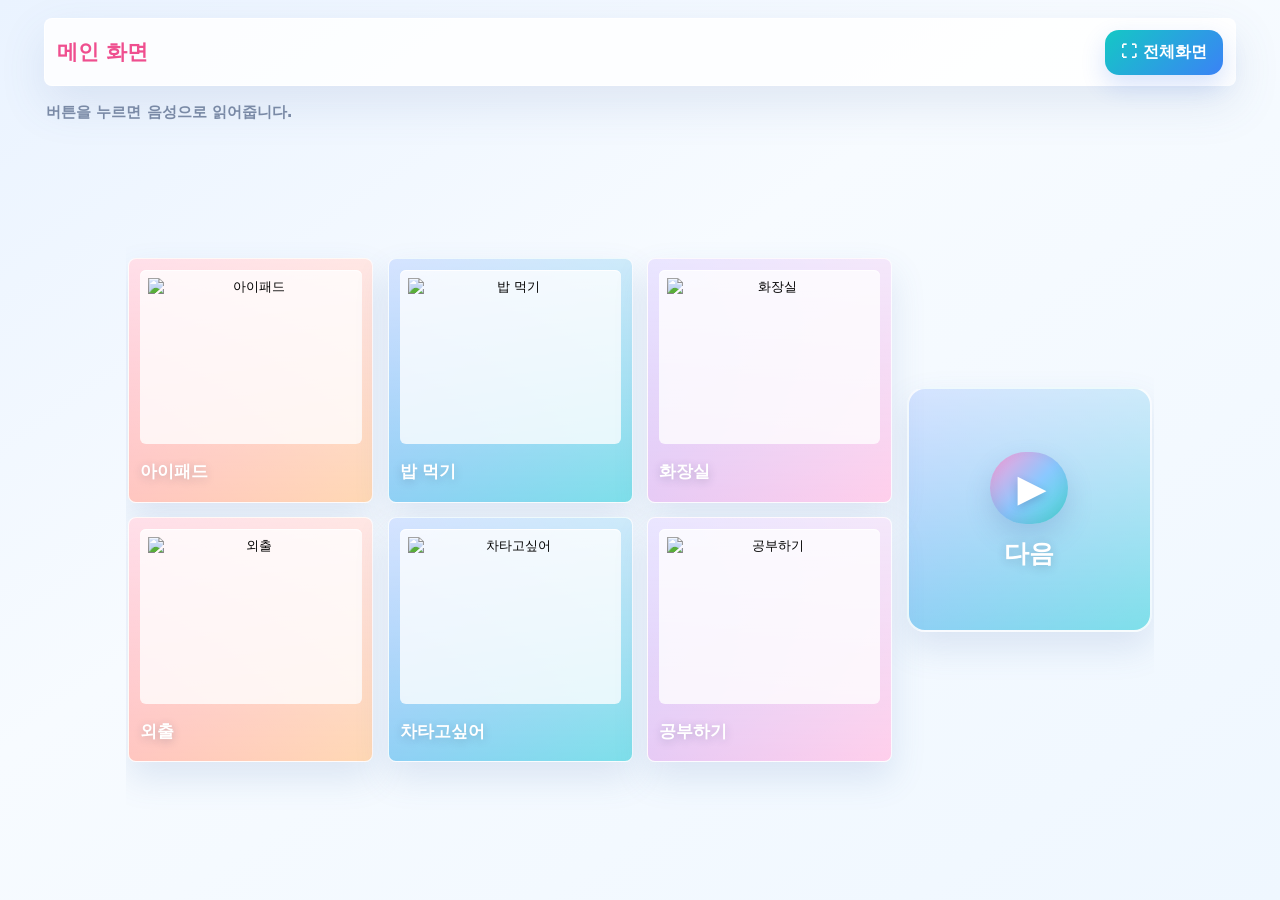
==== commit 1edde36d: "Add offline mobile speech audio" ====
--- a/index.html
+++ b/index.html
@@ -10,10 +10,10 @@
   <link rel="preconnect" href="https://img.youtube.com" />
   <link rel="preconnect" href="https://i.ytimg.com" />
   <title>AAC 앱 - Mobile</title>
-  <link rel="stylesheet" href="./css/app.css?v=mobile-v2" />
-  <link rel="stylesheet" href="./css/features/study-puzzle.css?v=mobile-v2" />
-  <link rel="stylesheet" href="./css/date-overrides.css?v=mobile-v2" />
-  <link rel="stylesheet" href="./css/app-mobile.css?v=mobile-v2" />
+  <link rel="stylesheet" href="./css/app.css?v=mobile-v4" />
+  <link rel="stylesheet" href="./css/features/study-puzzle.css?v=mobile-v4" />
+  <link rel="stylesheet" href="./css/date-overrides.css?v=mobile-v4" />
+  <link rel="stylesheet" href="./css/app-mobile.css?v=mobile-v4" />
 </head>
 <body>
   <main class="app">
@@ -52,16 +52,17 @@
     <section id="buttonGrid" class="grid"></section>
   </main>
 
-  <script src="./js/data/study-data.js?v=mobile-v2"></script>
-  <script src="./js/data/app-data.js?v=mobile-v2"></script>
-  <script src="./js/core/pager.js?v=mobile-v2"></script>
-  <script src="./js/features/schedule.js?v=mobile-v2"></script>
-  <script src="./js/features/study-puzzle.js?v=mobile-v2"></script>
-  <script src="./js/main-mobile.js?v=mobile-v2"></script>
+  <script src="./js/data/study-data.js?v=mobile-v4"></script>
+  <script src="./js/data/app-data.js?v=mobile-v4"></script>
+  <script src="./js/data/audio-manifest.js?v=mobile-v4"></script>
+  <script src="./js/core/pager.js?v=mobile-v4"></script>
+  <script src="./js/features/schedule.js?v=mobile-v4"></script>
+  <script src="./js/features/study-puzzle.js?v=mobile-v4"></script>
+  <script src="./js/main-mobile.js?v=mobile-v4"></script>
   <script>
     if ('serviceWorker' in navigator) {
       window.addEventListener('load', () => {
-        navigator.serviceWorker.register('./sw.js?v=mobile-v2', { updateViaCache: 'none' })
+        navigator.serviceWorker.register('./sw.js?v=mobile-v4', { updateViaCache: 'none' })
           .then(function (reg) { reg.update().catch(function () {}); })
           .catch(function () {});
       });
--- a/css/app-mobile.css
+++ b/css/app-mobile.css
@@ -13,11 +13,11 @@
     width: 100%;
     max-width: none;
     padding:
-      max(8px, env(safe-area-inset-top))
-      max(10px, env(safe-area-inset-right))
-      max(10px, env(safe-area-inset-bottom))
-      max(10px, env(safe-area-inset-left));
-    gap: 7px;
+      max(4px, env(safe-area-inset-top))
+      max(8px, env(safe-area-inset-right))
+      max(6px, env(safe-area-inset-bottom))
+      max(8px, env(safe-area-inset-left));
+    gap: 4px;
   }
 
   @supports (height: 100svh) {
@@ -28,9 +28,10 @@
 
   .topbar {
     width: 100%;
-    gap: 8px;
-    padding: 8px;
+    gap: 4px;
+    padding: 4px 6px;
     align-items: flex-start;
+    min-height: 0;
   }
 
   .topbar > div:first-child {
@@ -41,12 +42,12 @@
     width: 100%;
     display: grid;
     grid-template-columns: repeat(3, minmax(0, 1fr));
-    gap: 6px;
+    gap: 4px;
   }
 
   .title {
-    font-size: 1.05rem;
-    line-height: 1.15;
+    font-size: 0.9rem;
+    line-height: 1.05;
   }
 
   .crumb,
@@ -64,11 +65,11 @@
   .fullscreen-btn {
     width: 100%;
     min-width: 0;
-    min-height: 42px;
-    padding: 8px 6px;
-    border-radius: 8px;
-    font-size: 0.82rem;
-    line-height: 1.1;
+    min-height: 34px;
+    padding: 5px 6px;
+    border-radius: 7px;
+    font-size: 0.74rem;
+    line-height: 1;
     white-space: normal;
   }
 
@@ -85,7 +86,7 @@
     justify-items: stretch !important;
     align-content: start !important;
     gap: 8px !important;
-    padding: 2px 0 max(8px, env(safe-area-inset-bottom)) !important;
+    padding: 0 0 max(4px, env(safe-area-inset-bottom)) !important;
     overflow-x: hidden !important;
     overflow-y: auto !important;
     -webkit-overflow-scrolling: touch;
@@ -159,11 +160,11 @@
     height: 100vh;
     height: 100dvh;
     padding:
-      max(4px, env(safe-area-inset-top))
-      max(8px, env(safe-area-inset-right))
-      max(6px, env(safe-area-inset-bottom))
-      max(8px, env(safe-area-inset-left));
-    gap: 4px;
+      max(2px, env(safe-area-inset-top))
+      max(6px, env(safe-area-inset-right))
+      max(4px, env(safe-area-inset-bottom))
+      max(6px, env(safe-area-inset-left));
+    gap: 3px;
   }
 
   @supports (height: 100svh) {
@@ -177,8 +178,8 @@
     display: grid;
     grid-template-columns: minmax(0, 1fr) auto;
     align-items: center;
-    gap: 6px;
-    padding: 5px 6px;
+    gap: 4px;
+    padding: 2px 5px;
     min-height: 0;
   }
 
@@ -187,7 +188,7 @@
   }
 
   .title {
-    font-size: 0.86rem;
+    font-size: 0.76rem;
     line-height: 1;
     white-space: nowrap;
     overflow: hidden;
@@ -211,24 +212,24 @@
   .back-btn,
   .fullscreen-btn {
     min-width: 0;
-    min-height: 30px;
-    padding: 5px 7px;
-    border-radius: 7px;
-    font-size: 0.72rem;
+    min-height: 24px;
+    padding: 3px 6px;
+    border-radius: 6px;
+    font-size: 0.66rem;
     line-height: 1;
     white-space: nowrap;
   }
 
   .fullscreen-btn {
-    min-width: 74px;
+    min-width: 64px;
   }
 
   .home-btn {
-    min-width: 48px;
+    min-width: 40px;
   }
 
   .back-btn {
-    min-width: 62px;
+    min-width: 54px;
   }
 
   .grid,
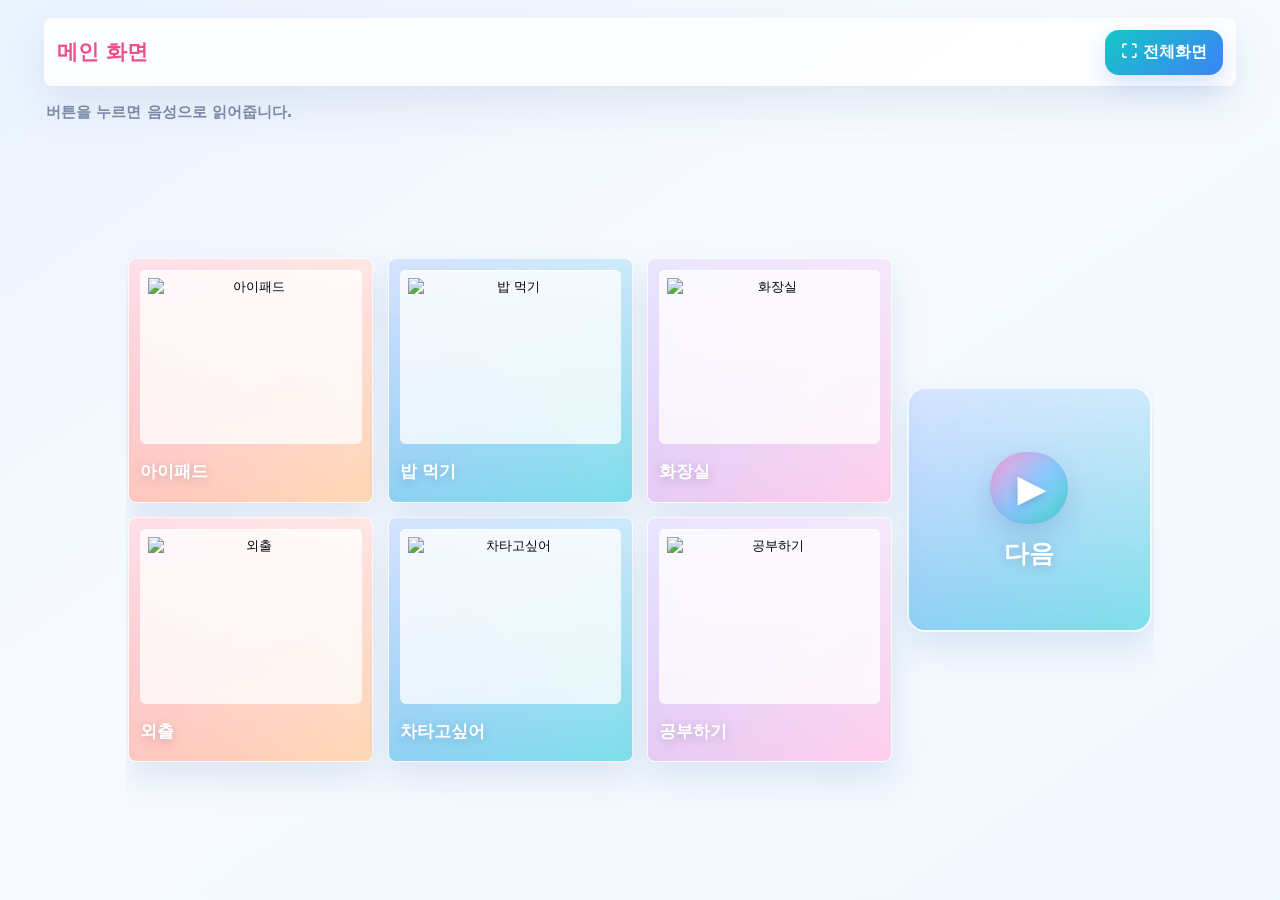
==== commit e5e8e04e: "Speed up mobile offline speech" ====
--- a/index.html
+++ b/index.html
@@ -10,10 +10,10 @@
   <link rel="preconnect" href="https://img.youtube.com" />
   <link rel="preconnect" href="https://i.ytimg.com" />
   <title>AAC 앱 - Mobile</title>
-  <link rel="stylesheet" href="./css/app.css?v=mobile-v4" />
-  <link rel="stylesheet" href="./css/features/study-puzzle.css?v=mobile-v4" />
-  <link rel="stylesheet" href="./css/date-overrides.css?v=mobile-v4" />
-  <link rel="stylesheet" href="./css/app-mobile.css?v=mobile-v4" />
+  <link rel="stylesheet" href="./css/app.css?v=mobile-v5" />
+  <link rel="stylesheet" href="./css/features/study-puzzle.css?v=mobile-v5" />
+  <link rel="stylesheet" href="./css/date-overrides.css?v=mobile-v5" />
+  <link rel="stylesheet" href="./css/app-mobile.css?v=mobile-v5" />
 </head>
 <body>
   <main class="app">
@@ -52,17 +52,17 @@
     <section id="buttonGrid" class="grid"></section>
   </main>
 
-  <script src="./js/data/study-data.js?v=mobile-v4"></script>
-  <script src="./js/data/app-data.js?v=mobile-v4"></script>
-  <script src="./js/data/audio-manifest.js?v=mobile-v4"></script>
-  <script src="./js/core/pager.js?v=mobile-v4"></script>
-  <script src="./js/features/schedule.js?v=mobile-v4"></script>
-  <script src="./js/features/study-puzzle.js?v=mobile-v4"></script>
-  <script src="./js/main-mobile.js?v=mobile-v4"></script>
+  <script src="./js/data/study-data.js?v=mobile-v5"></script>
+  <script src="./js/data/app-data.js?v=mobile-v5"></script>
+  <script src="./js/data/audio-manifest.js?v=mobile-v5"></script>
+  <script src="./js/core/pager.js?v=mobile-v5"></script>
+  <script src="./js/features/schedule.js?v=mobile-v5"></script>
+  <script src="./js/features/study-puzzle.js?v=mobile-v5"></script>
+  <script src="./js/main-mobile.js?v=mobile-v5"></script>
   <script>
     if ('serviceWorker' in navigator) {
       window.addEventListener('load', () => {
-        navigator.serviceWorker.register('./sw.js?v=mobile-v4', { updateViaCache: 'none' })
+        navigator.serviceWorker.register('./sw.js?v=mobile-v5', { updateViaCache: 'none' })
           .then(function (reg) { reg.update().catch(function () {}); })
           .catch(function () {});
       });
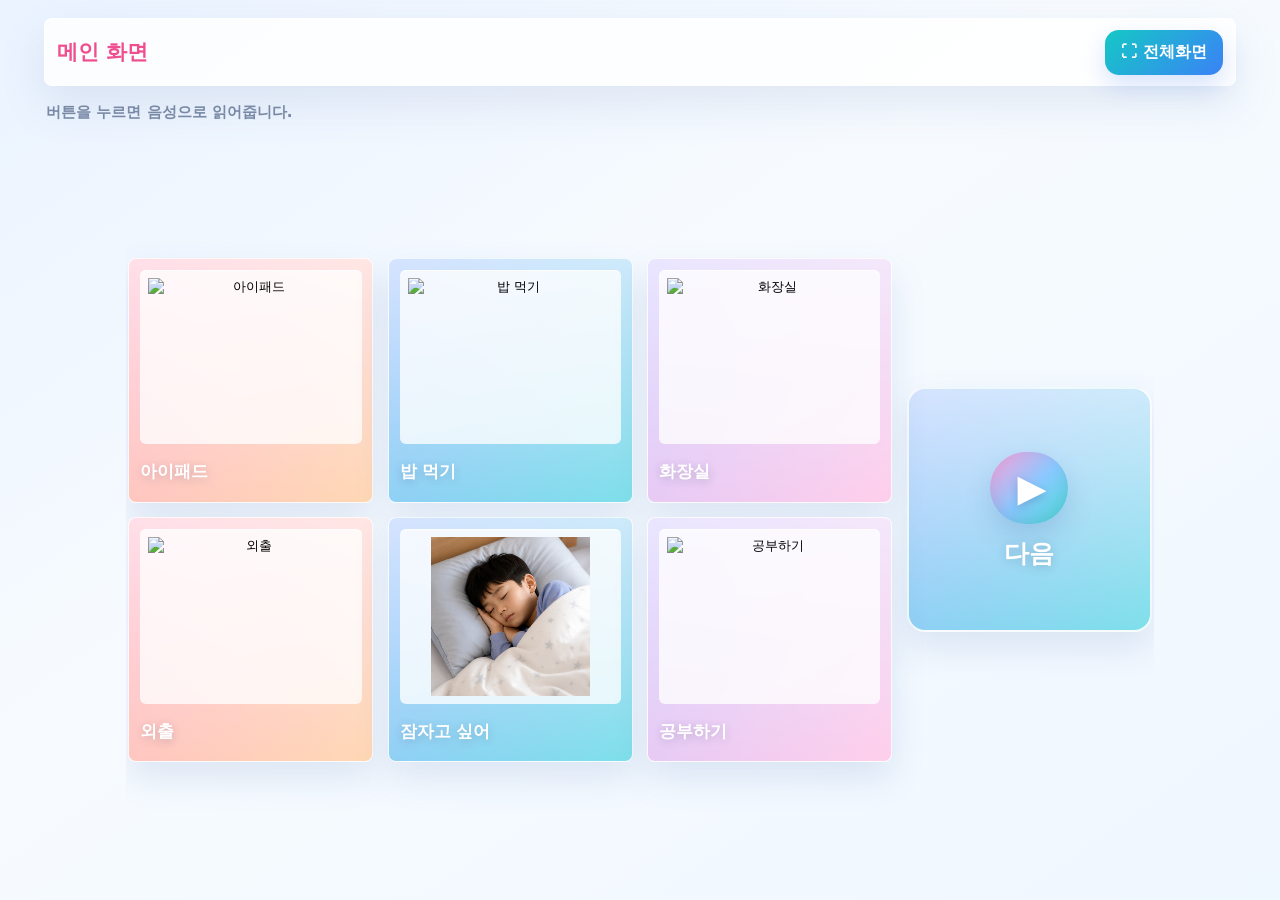
==== commit 35732b2d: "Sync iPad AAC updates to mobile" ====
--- a/index.html
+++ b/index.html
@@ -10,10 +10,10 @@
   <link rel="preconnect" href="https://img.youtube.com" />
   <link rel="preconnect" href="https://i.ytimg.com" />
   <title>AAC 앱 - Mobile</title>
-  <link rel="stylesheet" href="./css/app.css?v=mobile-v5" />
-  <link rel="stylesheet" href="./css/features/study-puzzle.css?v=mobile-v5" />
-  <link rel="stylesheet" href="./css/date-overrides.css?v=mobile-v5" />
-  <link rel="stylesheet" href="./css/app-mobile.css?v=mobile-v5" />
+  <link rel="stylesheet" href="./css/app.css?v=mobile-v6" />
+  <link rel="stylesheet" href="./css/features/study-puzzle.css?v=mobile-v6" />
+  <link rel="stylesheet" href="./css/date-overrides.css?v=mobile-v6" />
+  <link rel="stylesheet" href="./css/app-mobile.css?v=mobile-v6" />
 </head>
 <body>
   <main class="app">
@@ -52,17 +52,17 @@
     <section id="buttonGrid" class="grid"></section>
   </main>
 
-  <script src="./js/data/study-data.js?v=mobile-v5"></script>
-  <script src="./js/data/app-data.js?v=mobile-v5"></script>
-  <script src="./js/data/audio-manifest.js?v=mobile-v5"></script>
-  <script src="./js/core/pager.js?v=mobile-v5"></script>
-  <script src="./js/features/schedule.js?v=mobile-v5"></script>
-  <script src="./js/features/study-puzzle.js?v=mobile-v5"></script>
-  <script src="./js/main-mobile.js?v=mobile-v5"></script>
+  <script src="./js/data/study-data.js?v=mobile-v6"></script>
+  <script src="./js/data/app-data.js?v=mobile-v6"></script>
+  <script src="./js/data/audio-manifest.js?v=mobile-v6"></script>
+  <script src="./js/core/pager.js?v=mobile-v6"></script>
+  <script src="./js/features/schedule.js?v=mobile-v6"></script>
+  <script src="./js/features/study-puzzle.js?v=mobile-v6"></script>
+  <script src="./js/main-mobile.js?v=mobile-v6"></script>
   <script>
     if ('serviceWorker' in navigator) {
       window.addEventListener('load', () => {
-        navigator.serviceWorker.register('./sw.js?v=mobile-v5', { updateViaCache: 'none' })
+        navigator.serviceWorker.register('./sw.js?v=mobile-v6', { updateViaCache: 'none' })
           .then(function (reg) { reg.update().catch(function () {}); })
           .catch(function () {});
       });
--- a/css/app.css
+++ b/css/app.css
@@ -5550,6 +5550,17 @@
   aspect-ratio: 1 / 1 !important;
 }
 
+.grid.grid--toilet.grid--side-pager {
+  grid-template-columns: repeat(3, minmax(0, 260px)) minmax(0, 92px) !important;
+  max-width: 900px;
+  column-gap: clamp(12px, 1.7vw, 18px);
+}
+
+.grid.grid--toilet.grid--side-pager > .tile {
+  width: min(100%, 260px) !important;
+  max-width: 260px !important;
+}
+
 .grid.grid--side-pager-with-toilet:not(.grid--side-pager-triple) .tile-nav-arrow {
   grid-row: 2;
 }
@@ -5692,6 +5703,16 @@
     max-width: 210px !important;
   }
 
+  .grid.grid--toilet.grid--side-pager {
+    grid-template-columns: repeat(2, minmax(0, 220px)) minmax(0, 72px) !important;
+    max-width: 540px;
+  }
+
+  .grid.grid--toilet.grid--side-pager > .tile {
+    width: min(100%, 220px) !important;
+    max-width: 220px !important;
+  }
+
   .grid.grid--side-pager-triple > .tile.quick-toilet-side {
     grid-row: 1;
   }
--- a/css/features/study-puzzle.css
+++ b/css/features/study-puzzle.css
@@ -22,6 +22,23 @@
   grid-template-columns: minmax(0, 1fr);
   grid-template-rows: minmax(0, 1fr) auto auto;
   gap: clamp(8px, 1.2vh, 12px);
+}
+
+.study-puzzle--wood {
+  --study-number-size: clamp(7.2rem, 15.2vh, 11.8rem);
+  grid-template-columns: minmax(0, 1fr);
+  grid-template-rows: minmax(0, 1fr) auto auto;
+  gap: clamp(8px, 1.25vh, 14px);
+  position: relative;
+  isolation: isolate;
+  padding: clamp(8px, 1.2vh, 14px);
+  border-radius: 22px;
+  background:
+    radial-gradient(ellipse at 8% 8%, #3f8f4f 0 5%, transparent 5.4%),
+    radial-gradient(ellipse at 92% 10%, #469a55 0 6%, transparent 6.4%),
+    radial-gradient(ellipse at 8% 92%, #327942 0 5.5%, transparent 6%),
+    radial-gradient(ellipse at 94% 90%, #448c50 0 5%, transparent 5.4%),
+    linear-gradient(135deg, #6b343f, #8c4650 46%, #5b2d39);
 }
 
 .study-puzzle-header {
@@ -94,6 +111,28 @@
   padding: clamp(18px, 3vh, 34px);
 }
 
+.study-puzzle--wood .study-puzzle-board {
+  grid-column: 1;
+  grid-row: 1;
+  grid-template-columns: repeat(5, minmax(132px, min(17vw, 220px)));
+  gap: clamp(18px, 2.5vh, 28px);
+  justify-self: center;
+  align-self: center;
+  width: min(100%, 980px);
+  padding: clamp(20px, 3vh, 34px);
+  border: 4px solid #9f5035;
+  border-radius: 24px;
+  background:
+    linear-gradient(90deg, rgba(255,255,255,0.12), rgba(255,255,255,0) 18% 32%, rgba(255,255,255,0.18) 48%, rgba(0,0,0,0.04) 72%),
+    repeating-linear-gradient(90deg, rgba(122, 57, 33, 0.13) 0 10px, rgba(255, 232, 203, 0.09) 10px 22px),
+    linear-gradient(135deg, #d9774f, #f5a76f 48%, #b65a3e);
+  box-shadow:
+    inset 0 0 0 7px rgba(255, 218, 181, 0.26),
+    inset 0 18px 28px rgba(255, 242, 224, 0.22),
+    inset 0 -18px 30px rgba(95, 40, 22, 0.22),
+    0 20px 36px rgba(93, 47, 33, 0.24);
+}
+
 .study-puzzle--name .study-puzzle-board {
   grid-template-columns: repeat(3, minmax(0, min(20vh, 170px)));
 }
@@ -161,6 +200,18 @@
     0 16px 28px rgba(14, 165, 233, 0.16);
 }
 
+.study-puzzle--wood .study-puzzle-slot {
+  border: 0;
+  border-radius: 24px;
+  background:
+    radial-gradient(circle at 34% 26%, rgba(255, 197, 151, 0.22), rgba(255, 197, 151, 0) 45%),
+    linear-gradient(135deg, #8f3929, #c65d3d 55%, #7c2d23);
+  box-shadow:
+    inset 7px 8px 15px rgba(82, 31, 21, 0.52),
+    inset -5px -7px 13px rgba(255, 190, 148, 0.24),
+    0 4px 0 rgba(116, 45, 30, 0.54);
+}
+
 .study-puzzle--number .study-puzzle-slot.is-empty .study-puzzle-slot-main {
   color: rgba(30, 64, 175, 0.16);
   -webkit-text-stroke: 2px rgba(30, 64, 175, 0.28);
@@ -181,6 +232,23 @@
   -webkit-text-stroke: 0.02em currentColor;
   text-shadow:
     0 7px 12px rgba(15, 23, 42, 0.16);
+}
+
+.study-puzzle--wood .study-puzzle-slot.is-empty .study-puzzle-slot-main {
+  color: rgba(91, 33, 20, 0.46);
+  -webkit-text-stroke: 0.025em rgba(91, 33, 20, 0.24);
+  text-shadow:
+    0 2px 0 rgba(255, 185, 141, 0.2),
+    0 -2px 0 rgba(72, 26, 17, 0.28);
+}
+
+.study-puzzle--wood .study-puzzle-slot.is-filled {
+  background:
+    radial-gradient(circle at 34% 24%, rgba(255, 255, 255, 0.44), rgba(255,255,255,0) 38%),
+    linear-gradient(135deg, #ffdfa8, #fb923c);
+  box-shadow:
+    inset 0 0 0 5px rgba(255, 255, 255, 0.45),
+    0 8px 16px rgba(93, 47, 33, 0.22);
 }
 
 .study-puzzle-slot.is-snap {
@@ -279,6 +347,14 @@
   padding: clamp(4px, 0.7vh, 8px) clamp(10px, 1.8vw, 22px);
 }
 
+.study-puzzle--wood .study-puzzle-tray {
+  grid-column: 1;
+  grid-row: 2;
+  align-self: center;
+  min-height: auto;
+  padding: clamp(4px, 0.7vh, 8px) clamp(10px, 1.8vw, 22px);
+}
+
 .study-puzzle-tray-title {
   color: #174ea6;
   font-size: clamp(0.95rem, 1.8vh, 1.15rem);
@@ -320,8 +396,294 @@
   gap: clamp(16px, 2.4vw, 30px);
 }
 
+.study-puzzle--wood .study-puzzle-card-grid {
+  grid-template-columns: repeat(3, minmax(128px, min(16vw, 188px)));
+  grid-auto-rows: clamp(124px, 17vh, 176px);
+  width: min(100%, 760px);
+  height: auto;
+  align-content: center;
+  justify-content: center;
+  gap: clamp(16px, 2.6vw, 30px);
+}
+
 .study-puzzle--name .study-puzzle-card-grid {
   grid-template-columns: repeat(3, minmax(0, min(18vh, 150px)));
+}
+
+.study-puzzle--people {
+  grid-template-rows:
+    clamp(120px, 18vh, 168px)
+    clamp(150px, 21vh, 188px)
+    clamp(150px, 21vh, 188px)
+    clamp(50px, 7vh, 58px);
+  gap: clamp(6px, 0.9vh, 9px);
+}
+
+.study-puzzle--people .study-puzzle-header {
+  align-self: center;
+}
+
+.study-puzzle--people .study-puzzle-photo {
+  width: clamp(112px, 17vh, 160px);
+  height: clamp(112px, 17vh, 160px);
+  padding: 8px;
+  border-radius: 18px;
+}
+
+.study-puzzle--people .study-puzzle-header-name {
+  font-size: clamp(1.7rem, 4vh, 2.7rem);
+}
+
+.study-puzzle--people .study-puzzle-board {
+  grid-row: 2;
+  align-self: stretch;
+  min-height: 0;
+  padding: clamp(8px, 1.2vh, 14px);
+}
+
+.study-puzzle--people.is-complete .study-puzzle-board {
+  grid-row: 2 / 4;
+  align-content: center;
+  grid-template-columns: minmax(0, 1fr);
+  justify-items: center;
+  width: 100%;
+}
+
+.study-puzzle--people .study-puzzle-slot {
+  aspect-ratio: auto;
+  min-width: min(100%, 520px);
+  min-height: clamp(92px, 13vh, 128px);
+  padding: 0 clamp(16px, 2vw, 28px);
+}
+
+.study-puzzle--people.is-complete .study-puzzle-slot {
+  width: min(92vw, 900px);
+  max-width: 100%;
+  justify-self: center;
+  box-sizing: border-box;
+  min-width: 0;
+  min-height: clamp(132px, 21vh, 184px);
+  padding: clamp(14px, 2vh, 22px) clamp(28px, 4vw, 48px);
+  border: 3px solid rgba(191, 219, 254, 0.92);
+  border-radius: 24px;
+  background:
+    radial-gradient(circle at 50% 35%, rgba(255, 255, 255, 0.98), rgba(255, 255, 255, 0) 34%),
+    linear-gradient(180deg, rgba(255, 255, 255, 0.98), rgba(239, 246, 255, 0.94)),
+    linear-gradient(135deg, #eff6ff, #f0fdfa);
+  box-shadow:
+    inset 0 1px 0 rgba(255, 255, 255, 0.95),
+    0 18px 34px rgba(76, 111, 174, 0.14);
+}
+
+.study-puzzle--people .study-puzzle-slot-main {
+  font-size: clamp(1.85rem, 3.4vw, 3.1rem);
+  line-height: 1.08;
+  white-space: nowrap;
+  word-break: keep-all;
+}
+
+.study-puzzle--people.is-complete .study-puzzle-slot-main {
+  font-size: clamp(1.75rem, 3vw, 2.7rem);
+  line-height: 1.12;
+  max-width: 100%;
+  display: inline-flex;
+  align-items: baseline;
+  justify-content: center;
+  gap: clamp(8px, 1.2vw, 16px);
+  width: 100%;
+}
+
+.study-puzzle--people .study-puzzle-slot-muted {
+  color: #0f3b82;
+  font-size: 0.78em;
+  font-weight: 900;
+  text-shadow: 0 3px 10px rgba(37, 52, 86, 0.16);
+}
+
+.study-puzzle--people .study-puzzle-slot-answer {
+  color: #16a34a;
+  font-size: 1.22em;
+  font-weight: 1000;
+  text-shadow:
+    0 2px 0 rgba(255, 255, 255, 0.95),
+    0 10px 18px rgba(22, 163, 74, 0.22);
+}
+
+.study-puzzle--people .study-puzzle-tray {
+  grid-row: 3;
+  align-self: stretch;
+  min-height: 0;
+  padding: clamp(8px, 1.1vh, 12px) clamp(12px, 1.6vw, 18px);
+  overflow: hidden;
+}
+
+.study-puzzle--people .study-puzzle-tray-title {
+  display: none;
+}
+
+.study-puzzle--people .study-puzzle-card-grid {
+  grid-template-columns: repeat(3, minmax(210px, min(25vw, 280px)));
+  grid-auto-rows: clamp(104px, 15vh, 136px);
+  width: min(100%, 920px);
+  height: 100%;
+  margin: 0 auto;
+  gap: clamp(14px, 2.2vw, 28px);
+  align-content: center;
+}
+
+.study-puzzle--people .study-puzzle-card {
+  aspect-ratio: auto;
+  height: 100%;
+  width: 100%;
+  min-width: 0;
+  padding: clamp(10px, 1.2vh, 14px) clamp(14px, 1.8vw, 22px);
+  overflow: visible;
+  align-items: center;
+  justify-content: center;
+  border-radius: 14px;
+}
+
+.study-puzzle--people .study-puzzle-card--with-image {
+  display: grid;
+  grid-template-rows: minmax(0, 1fr) auto;
+  place-items: center;
+  gap: 6px;
+  padding: clamp(8px, 1vh, 12px);
+}
+
+.study-puzzle--people .study-puzzle-card--with-image img {
+  width: 90%;
+  height: 100%;
+  min-height: 0;
+  max-width: 100%;
+  max-height: 100%;
+  object-fit: contain;
+  border-radius: 12px;
+}
+
+.study-puzzle--people .study-puzzle-card span {
+  font-size: clamp(1.35rem, 2.6vw, 2.15rem);
+  line-height: 1.08;
+  max-width: 100%;
+  white-space: nowrap;
+  word-break: keep-all;
+  overflow-wrap: normal;
+  text-wrap: nowrap;
+}
+
+.study-puzzle--symbol-grid {
+  --symbol-card-size: clamp(172px, 23vh, 220px);
+  grid-template-rows: auto auto auto;
+  align-content: start;
+  gap: clamp(8px, 1.2vh, 12px);
+}
+
+.study-puzzle--symbol-grid .study-puzzle-board {
+  grid-template-columns: repeat(4, var(--symbol-card-size));
+  gap: clamp(12px, 1.8vw, 22px);
+  padding: clamp(10px, 1.6vh, 18px);
+  min-height: 0;
+}
+
+.study-puzzle--symbol-grid .study-puzzle-slot {
+  aspect-ratio: 1 / 1;
+  border-radius: 22px;
+  width: var(--symbol-card-size);
+}
+
+.study-puzzle-slot-symbol {
+  display: grid;
+  grid-template-rows: minmax(0, 1fr) auto;
+  place-items: center;
+  gap: 6px;
+  width: 100%;
+  height: 100%;
+  color: #0f3b82;
+  font-size: clamp(1rem, 1.8vw, 1.35rem);
+  font-weight: 1000;
+}
+
+.study-puzzle-slot-symbol img {
+  width: 90%;
+  height: 100%;
+  min-height: 0;
+  object-fit: contain;
+  border-radius: 16px;
+}
+
+.study-puzzle--symbol-grid .study-puzzle-tray {
+  padding: clamp(6px, 0.9vh, 10px) clamp(10px, 1.4vw, 16px);
+  min-height: 0;
+}
+
+.study-puzzle--symbol-grid .study-puzzle-card-grid {
+  grid-template-columns: repeat(4, var(--symbol-card-size));
+  grid-auto-rows: auto;
+  width: min(100%, 840px);
+  height: auto;
+  margin: 0 auto;
+  gap: clamp(10px, 1.8vw, 20px);
+}
+
+.study-puzzle--symbol-grid .study-puzzle-card {
+  aspect-ratio: 1 / 1;
+  width: var(--symbol-card-size);
+  padding: 10px 14px;
+  border-radius: 20px;
+  border: 3px solid rgba(191, 219, 254, 0.95);
+  background:
+    radial-gradient(circle at 50% 34%, rgba(255, 255, 255, 0.96), rgba(255, 255, 255, 0) 42%),
+    linear-gradient(135deg, #ffffff, #e0f2fe);
+  color: #0f3b82;
+  box-shadow:
+    inset 0 1px 0 rgba(255, 255, 255, 0.95),
+    0 14px 28px rgba(76, 111, 174, 0.16);
+}
+
+.study-puzzle--symbol-grid .study-puzzle-card--with-image {
+  display: grid;
+  grid-template-rows: minmax(0, 1fr) auto;
+  place-items: center;
+  gap: 8px;
+}
+
+.study-puzzle-card--with-image {
+  display: grid;
+  grid-template-rows: minmax(0, 1fr) auto;
+  place-items: center;
+  gap: 8px;
+}
+
+.study-puzzle-card--with-image img {
+  width: 90%;
+  height: 100%;
+  min-height: 0;
+  max-width: 100%;
+  max-height: 100%;
+  object-fit: contain;
+  border-radius: 14px;
+}
+
+.study-puzzle--symbol-grid .study-puzzle-card span,
+.study-puzzle--symbol-grid .study-puzzle-slot.is-filled .study-puzzle-slot-main {
+  font-size: clamp(1.25rem, 2.1vw, 1.85rem);
+  line-height: 1.08;
+  white-space: nowrap;
+  word-break: keep-all;
+}
+
+.study-puzzle--symbol-grid .study-puzzle-tray-title {
+  margin-bottom: clamp(4px, 0.7vh, 8px);
+}
+
+.study-puzzle--symbol-grid .study-puzzle-actions {
+  gap: 8px;
+}
+
+.study-puzzle--symbol-grid .study-puzzle-actions .btn,
+.study-puzzle--symbol-grid .study-puzzle-actions .btn.main {
+  min-height: clamp(40px, 5.5vh, 50px);
+  padding: 6px 12px;
 }
 
 .study-puzzle-card {
@@ -388,6 +750,38 @@
   --piece-color: #d97706;
 }
 
+.study-puzzle--wood .study-puzzle-card:nth-child(1) { --piece-color: #e11d48; }
+.study-puzzle--wood .study-puzzle-card:nth-child(2) { --piece-color: #fb923c; }
+.study-puzzle--wood .study-puzzle-card:nth-child(3) { --piece-color: #f59e0b; }
+.study-puzzle--wood .study-puzzle-card:nth-child(4) { --piece-color: #16a34a; }
+.study-puzzle--wood .study-puzzle-card:nth-child(5) { --piece-color: #0891b2; }
+.study-puzzle--wood .study-puzzle-card:nth-child(6) { --piece-color: #2563eb; }
+.study-puzzle--wood .study-puzzle-card:nth-child(7) { --piece-color: #7c3aed; }
+.study-puzzle--wood .study-puzzle-card:nth-child(8) { --piece-color: #db2777; }
+.study-puzzle--wood .study-puzzle-card:nth-child(9) { --piece-color: #dc2626; }
+.study-puzzle--wood .study-puzzle-card:nth-child(10) { --piece-color: #ea580c; }
+
+.study-puzzle--wood .study-puzzle-card span,
+.study-puzzle--wood .study-puzzle-number-floater span,
+.study-puzzle--wood .study-puzzle-card--number-ghost span {
+  font-size: var(--study-number-size) !important;
+  font-weight: 1000;
+  line-height: 0.9;
+  transform: scaleX(1);
+  -webkit-text-stroke: 0.035em rgba(255, 255, 255, 0.96);
+  text-shadow:
+    0 1px 0 rgba(255, 255, 255, 0.9),
+    0 0 0.035em rgba(255, 255, 255, 0.95),
+    0 8px 12px rgba(73, 31, 25, 0.22);
+}
+
+.study-puzzle--wood .study-puzzle-slot-main {
+  font-size: var(--study-number-size) !important;
+  font-weight: 1000 !important;
+  line-height: 0.9;
+  transform: scaleX(1);
+}
+
 .study-puzzle-card:active,
 .study-puzzle-card.is-dragging {
   cursor: grabbing;
@@ -509,6 +903,24 @@
   width: min(100%, 520px);
 }
 
+.study-puzzle--wood .study-puzzle-actions {
+  grid-column: 1;
+  grid-row: 3;
+  width: min(100%, 520px);
+}
+
+.study-puzzle--people .study-puzzle-actions {
+  grid-row: 4;
+  width: min(100%, 560px);
+  align-self: center;
+}
+
+.study-puzzle--people .study-puzzle-actions .btn,
+.study-puzzle--people .study-puzzle-actions .btn.main {
+  min-height: clamp(42px, 6vh, 52px);
+  padding: 6px 12px;
+}
+
 .study-puzzle-actions .btn,
 .study-puzzle-actions .btn.main {
   min-height: clamp(44px, 6.4vh, 60px);
@@ -517,6 +929,59 @@
   font-size: clamp(0.95rem, 1.7vw, 1.1rem);
 }
 
+.study-puzzle-success {
+  position: absolute;
+  inset: 0;
+  z-index: 30;
+  display: grid;
+  place-items: center;
+  background: rgba(22, 18, 32, 0.58);
+  border-radius: inherit;
+}
+
+.study-puzzle-success-panel {
+  width: min(76vw, 420px);
+  aspect-ratio: 1 / 1;
+  display: grid;
+  grid-template-rows: 1fr auto 1fr;
+  align-items: center;
+  justify-items: center;
+  padding: clamp(26px, 4vh, 42px);
+  border-radius: 42px;
+  background: #08aeea;
+  color: #ffffff;
+  box-shadow:
+    inset 0 -16px 0 rgba(0, 107, 158, 0.2),
+    0 26px 44px rgba(12, 19, 34, 0.34);
+}
+
+.study-puzzle-success-title {
+  align-self: end;
+  font-size: clamp(2.8rem, 8vh, 5rem);
+  font-weight: 1000;
+}
+
+.study-puzzle-success-star {
+  color: #ffcf33;
+  font-size: clamp(2rem, 5vh, 3rem);
+  text-shadow: 0 4px 0 rgba(166, 95, 0, 0.22);
+}
+
+.study-puzzle-success-button {
+  align-self: start;
+  min-width: min(52vw, 190px);
+  min-height: clamp(54px, 8vh, 76px);
+  border: 4px solid #277a46;
+  border-radius: 999px;
+  background: #9be269;
+  color: #1d5d33;
+  font-size: clamp(1.6rem, 4vh, 2.35rem);
+  font-weight: 1000;
+  box-shadow:
+    inset 0 -7px 0 rgba(51, 122, 45, 0.18),
+    0 10px 18px rgba(15, 23, 42, 0.18);
+}
+
 @keyframes study-puzzle-snap {
   0% { transform: scale(0.98); }
   58% { transform: scale(1.04); }
@@ -594,6 +1059,34 @@
     width: 100%;
   }
 
+  .study-puzzle--wood .study-puzzle-board {
+    grid-template-columns: repeat(2, minmax(0, 1fr));
+    width: 100%;
+    padding: clamp(12px, 2vh, 18px);
+  }
+
+  .study-puzzle--wood .study-puzzle-card-grid {
+    grid-template-columns: repeat(3, minmax(0, 1fr));
+    grid-auto-rows: clamp(104px, 15vh, 142px);
+    width: 100%;
+  }
+
+  .study-puzzle--people .study-puzzle-card-grid {
+    grid-template-columns: repeat(3, minmax(0, 1fr));
+    grid-auto-rows: clamp(76px, 10.5vh, 96px);
+    width: 100%;
+    gap: clamp(6px, 1.5vw, 10px);
+  }
+
+  .study-puzzle--people .study-puzzle-card {
+    padding: 8px 6px;
+  }
+
+  .study-puzzle--people .study-puzzle-card span {
+    font-size: clamp(1rem, 3.4vw, 1.42rem);
+    line-height: 1.08;
+  }
+
   .study-puzzle-slot-main,
   .study-puzzle-card span {
     font-size: clamp(1.45rem, 5vh, 2.7rem);
@@ -604,6 +1097,11 @@
     font-size: var(--study-number-size);
   }
 
+  .study-puzzle--people .study-puzzle-card span {
+    font-size: clamp(1rem, 3.4vw, 1.42rem);
+    line-height: 1.08;
+  }
+
   .study-puzzle--number .study-puzzle-actions {
     grid-row: 3;
   }
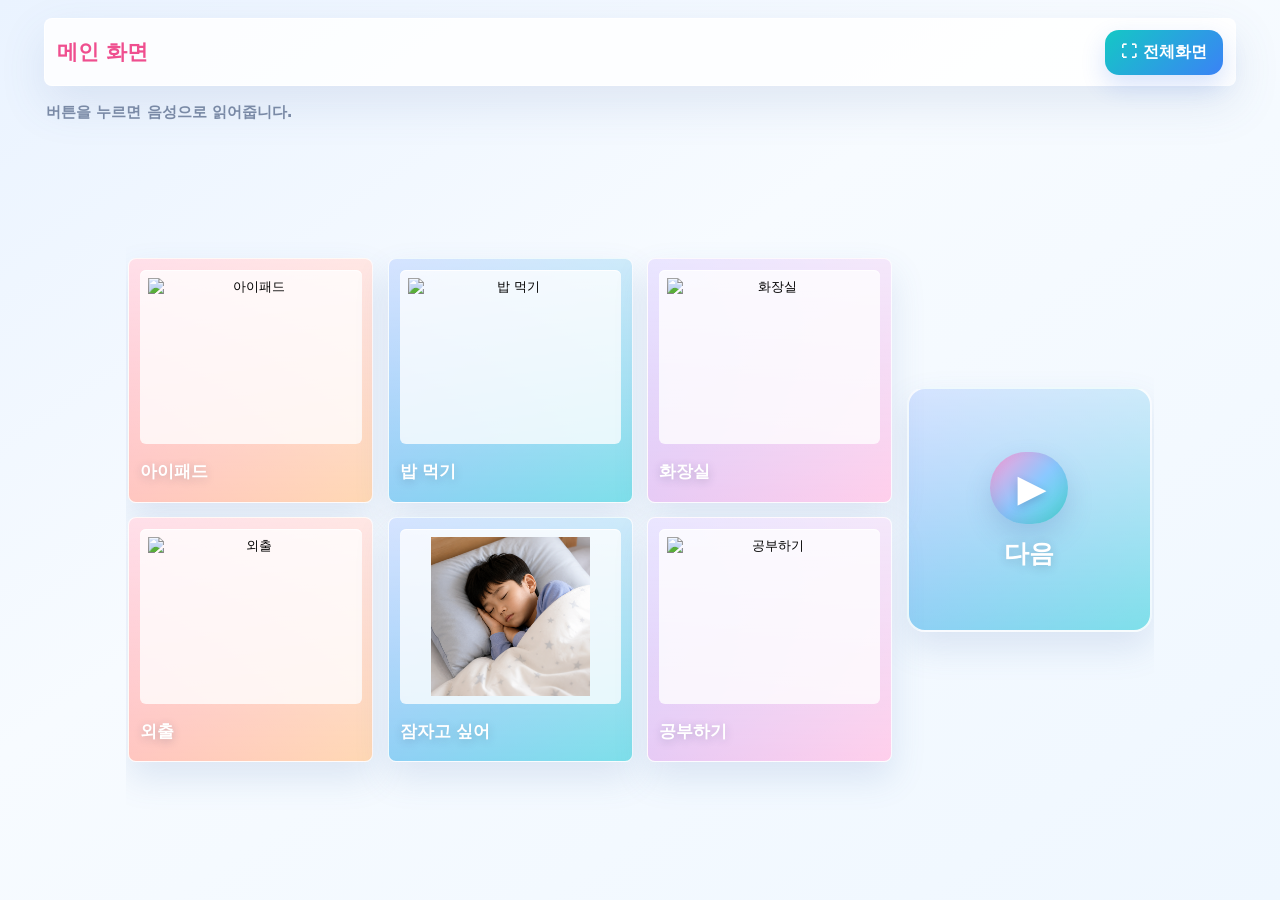
==== commit 3e18a252: "Split toilet menu on mobile" ====
--- a/index.html
+++ b/index.html
@@ -10,10 +10,10 @@
   <link rel="preconnect" href="https://img.youtube.com" />
   <link rel="preconnect" href="https://i.ytimg.com" />
   <title>AAC 앱 - Mobile</title>
-  <link rel="stylesheet" href="./css/app.css?v=mobile-v6" />
-  <link rel="stylesheet" href="./css/features/study-puzzle.css?v=mobile-v6" />
-  <link rel="stylesheet" href="./css/date-overrides.css?v=mobile-v6" />
-  <link rel="stylesheet" href="./css/app-mobile.css?v=mobile-v6" />
+  <link rel="stylesheet" href="./css/app.css?v=mobile-v7" />
+  <link rel="stylesheet" href="./css/features/study-puzzle.css?v=mobile-v7" />
+  <link rel="stylesheet" href="./css/date-overrides.css?v=mobile-v7" />
+  <link rel="stylesheet" href="./css/app-mobile.css?v=mobile-v7" />
 </head>
 <body>
   <main class="app">
@@ -52,17 +52,17 @@
     <section id="buttonGrid" class="grid"></section>
   </main>
 
-  <script src="./js/data/study-data.js?v=mobile-v6"></script>
-  <script src="./js/data/app-data.js?v=mobile-v6"></script>
-  <script src="./js/data/audio-manifest.js?v=mobile-v6"></script>
-  <script src="./js/core/pager.js?v=mobile-v6"></script>
-  <script src="./js/features/schedule.js?v=mobile-v6"></script>
-  <script src="./js/features/study-puzzle.js?v=mobile-v6"></script>
-  <script src="./js/main-mobile.js?v=mobile-v6"></script>
+  <script src="./js/data/study-data.js?v=mobile-v7"></script>
+  <script src="./js/data/app-data.js?v=mobile-v7"></script>
+  <script src="./js/data/audio-manifest.js?v=mobile-v7"></script>
+  <script src="./js/core/pager.js?v=mobile-v7"></script>
+  <script src="./js/features/schedule.js?v=mobile-v7"></script>
+  <script src="./js/features/study-puzzle.js?v=mobile-v7"></script>
+  <script src="./js/main-mobile.js?v=mobile-v7"></script>
   <script>
     if ('serviceWorker' in navigator) {
       window.addEventListener('load', () => {
-        navigator.serviceWorker.register('./sw.js?v=mobile-v6', { updateViaCache: 'none' })
+        navigator.serviceWorker.register('./sw.js?v=mobile-v7', { updateViaCache: 'none' })
           .then(function (reg) { reg.update().catch(function () {}); })
           .catch(function () {});
       });
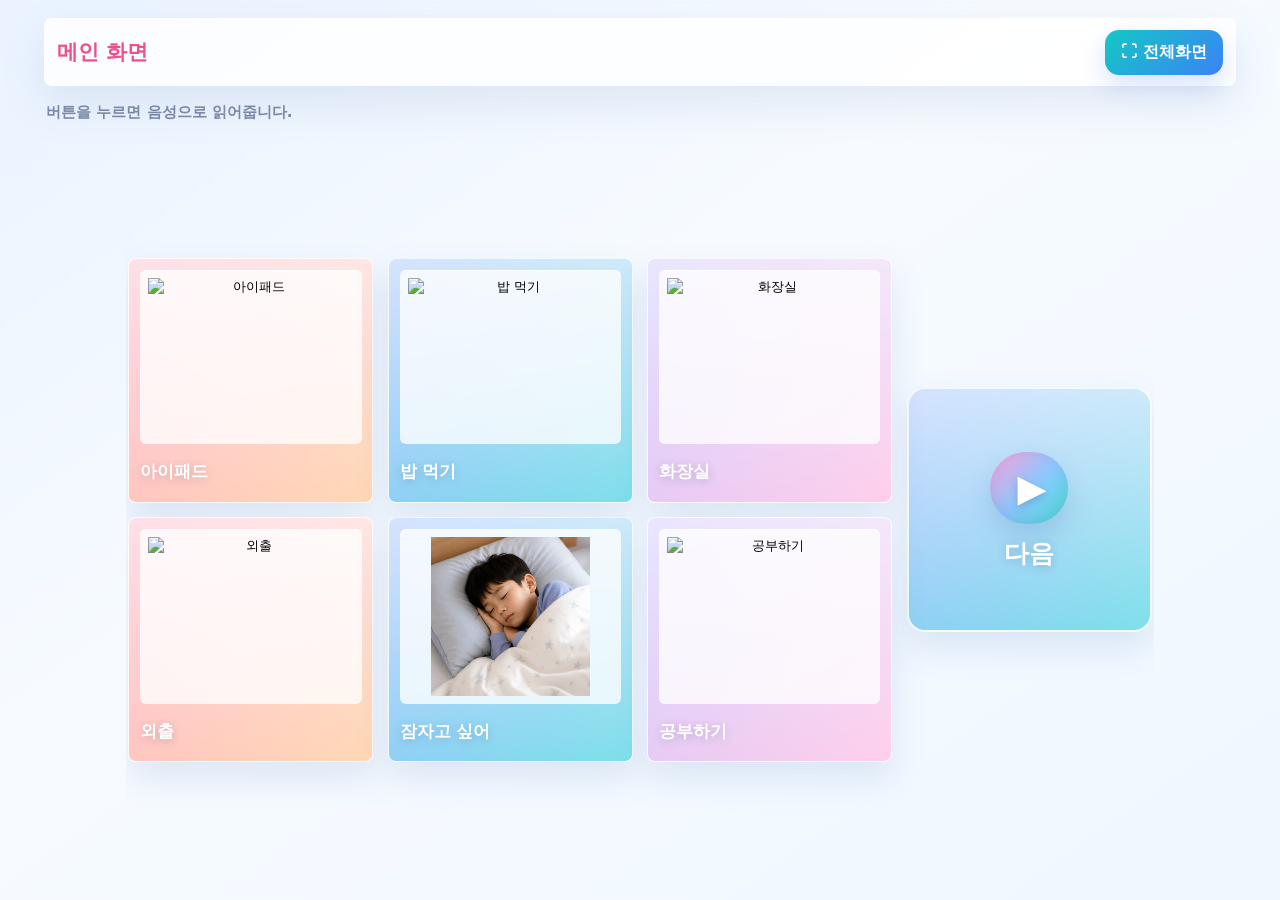
==== commit e8794131: "Sync iPad updates to mobile" ====
--- a/index.html
+++ b/index.html
@@ -10,10 +10,11 @@
   <link rel="preconnect" href="https://img.youtube.com" />
   <link rel="preconnect" href="https://i.ytimg.com" />
   <title>AAC 앱 - Mobile</title>
-  <link rel="stylesheet" href="./css/app.css?v=mobile-v7" />
-  <link rel="stylesheet" href="./css/features/study-puzzle.css?v=mobile-v7" />
-  <link rel="stylesheet" href="./css/date-overrides.css?v=mobile-v7" />
-  <link rel="stylesheet" href="./css/app-mobile.css?v=mobile-v7" />
+  <link rel="stylesheet" href="./css/app.css?v=mobile-v8" />
+  <link rel="stylesheet" href="./css/features/study-puzzle.css?v=mobile-v8" />
+  <link rel="stylesheet" href="./css/features/recycling-game.css?v=mobile-v8" />
+  <link rel="stylesheet" href="./css/date-overrides.css?v=mobile-v8" />
+  <link rel="stylesheet" href="./css/app-mobile.css?v=mobile-v8" />
 </head>
 <body>
   <main class="app">
@@ -52,17 +53,18 @@
     <section id="buttonGrid" class="grid"></section>
   </main>
 
-  <script src="./js/data/study-data.js?v=mobile-v7"></script>
-  <script src="./js/data/app-data.js?v=mobile-v7"></script>
-  <script src="./js/data/audio-manifest.js?v=mobile-v7"></script>
-  <script src="./js/core/pager.js?v=mobile-v7"></script>
-  <script src="./js/features/schedule.js?v=mobile-v7"></script>
-  <script src="./js/features/study-puzzle.js?v=mobile-v7"></script>
-  <script src="./js/main-mobile.js?v=mobile-v7"></script>
+  <script src="./js/data/study-data.js?v=mobile-v8"></script>
+  <script src="./js/data/app-data.js?v=mobile-v8"></script>
+  <script src="./js/data/audio-manifest.js?v=mobile-v8"></script>
+  <script src="./js/core/pager.js?v=mobile-v8"></script>
+  <script src="./js/features/schedule.js?v=mobile-v8"></script>
+  <script src="./js/features/study-puzzle.js?v=mobile-v8"></script>
+  <script src="./js/features/recycling-game.js?v=mobile-v8"></script>
+  <script src="./js/main-mobile.js?v=mobile-v8"></script>
   <script>
     if ('serviceWorker' in navigator) {
       window.addEventListener('load', () => {
-        navigator.serviceWorker.register('./sw.js?v=mobile-v7', { updateViaCache: 'none' })
+        navigator.serviceWorker.register('./sw.js?v=mobile-v8', { updateViaCache: 'none' })
           .then(function (reg) { reg.update().catch(function () {}); })
           .catch(function () {});
       });
--- a/css/features/recycling-game.css
+++ b/css/features/recycling-game.css
@@ -0,0 +1,190 @@
+/* Recycling sorting game. */
+.recycling-game {
+  flex: 1 1 auto;
+  min-height: 0;
+  display: grid;
+  grid-template-rows: auto minmax(180px, 0.9fr) minmax(220px, 1fr);
+  gap: clamp(10px, 1.8vh, 18px);
+  width: 100%;
+  overflow: hidden;
+}
+
+.recycling-status {
+  justify-self: center;
+  color: #0f3b82;
+  font-size: clamp(1.1rem, 2.2vh, 1.45rem);
+  font-weight: 900;
+}
+
+.recycling-object-wrap {
+  min-height: 0;
+  display: flex;
+  align-items: center;
+  justify-content: center;
+}
+
+.recycling-object {
+  width: clamp(190px, 25vh, 280px);
+  aspect-ratio: 1 / 1;
+  border: 3px solid #bae6fd;
+  border-radius: 24px;
+  background:
+    linear-gradient(180deg, rgba(255, 255, 255, 0.95), rgba(240, 249, 255, 0.88)),
+    linear-gradient(135deg, #e0f2fe, #fdf2f8);
+  box-shadow: 0 24px 54px rgba(76, 111, 174, 0.18);
+  display: flex;
+  flex-direction: column;
+  align-items: center;
+  justify-content: center;
+  gap: 10px;
+  cursor: grab;
+  touch-action: none;
+  user-select: none;
+}
+
+.recycling-object:active,
+.recycling-object.is-dragging {
+  cursor: grabbing;
+  transform: scale(1.03);
+}
+
+.recycling-object-icon {
+  font-size: clamp(5rem, 13vh, 8rem);
+  line-height: 1;
+}
+
+.recycling-object-image {
+  width: min(78%, 190px);
+  height: min(68%, 170px);
+  object-fit: contain;
+  border-radius: 16px;
+  background: #fff;
+  box-shadow: 0 10px 24px rgba(76, 111, 174, 0.16);
+}
+
+.recycling-object-label {
+  color: #0f3b82;
+  font-size: clamp(1.6rem, 4vh, 2.5rem);
+  font-weight: 900;
+  text-shadow: 0 3px 8px rgba(90, 129, 190, 0.18);
+}
+
+.recycling-bins {
+  min-height: 0;
+  display: grid;
+  grid-template-columns: repeat(5, minmax(120px, 1fr));
+  gap: clamp(8px, 1.5vw, 16px);
+  align-items: end;
+}
+
+.recycling-bin {
+  min-width: 0;
+  height: clamp(160px, 25vh, 230px);
+  border: 3px solid #bfdbfe;
+  border-radius: 18px 18px 24px 24px;
+  background: linear-gradient(180deg, #ffffff 0 22%, #e0f2fe 22% 100%);
+  box-shadow: 0 18px 36px rgba(76, 111, 174, 0.14);
+  display: grid;
+  grid-template-rows: 20px 1fr auto;
+  align-items: center;
+  justify-items: center;
+  padding: 10px;
+  color: #0f3b82;
+  font-weight: 900;
+  cursor: pointer;
+  touch-action: manipulation;
+}
+
+.recycling-bin.is-over,
+.recycling-bin:focus-visible {
+  outline: none;
+  transform: translateY(-6px);
+  border-color: #22c55e;
+  box-shadow: 0 22px 44px rgba(34, 197, 94, 0.22);
+}
+
+.recycling-bin-lid {
+  width: 80%;
+  height: 18px;
+  border-radius: 999px;
+  background: currentColor;
+  opacity: 0.85;
+}
+
+.recycling-bin-icon {
+  font-size: clamp(2.8rem, 8vh, 5.2rem);
+  line-height: 1;
+}
+
+.recycling-bin-image {
+  width: min(82%, 112px);
+  height: clamp(70px, 12vh, 112px);
+  object-fit: contain;
+  border-radius: 12px;
+  background: #fff;
+  box-shadow: 0 8px 18px rgba(76, 111, 174, 0.14);
+}
+
+.recycling-bin-label {
+  width: 100%;
+  font-size: clamp(1rem, 2.3vh, 1.4rem);
+  text-align: center;
+  line-height: 1.15;
+  word-break: keep-all;
+}
+
+.recycling-bin--can { color: #2563eb; }
+.recycling-bin--paper { color: #16a34a; }
+.recycling-bin--glass { color: #7c3aed; }
+.recycling-bin--plastic { color: #0891b2; }
+.recycling-bin--foam { color: #db2777; }
+
+.recycling-complete {
+  grid-row: 1 / -1;
+  align-self: center;
+  justify-self: center;
+  display: flex;
+  flex-direction: column;
+  align-items: center;
+  gap: clamp(12px, 2vh, 20px);
+  text-align: center;
+}
+
+.recycling-complete-mark {
+  width: clamp(108px, 17vh, 160px);
+  height: clamp(108px, 17vh, 160px);
+  border-radius: 999px;
+  display: inline-flex;
+  align-items: center;
+  justify-content: center;
+  background: linear-gradient(135deg, #14b8a6, #3b82f6);
+  color: #fff;
+  font-size: clamp(4rem, 10vh, 7rem);
+  font-weight: 900;
+}
+
+.recycling-complete-title {
+  color: #ec4899;
+  font-size: clamp(2.2rem, 5.8vh, 4rem);
+  font-weight: 900;
+}
+
+.recycling-complete-score {
+  color: #64748b;
+  font-size: clamp(1.1rem, 2.6vh, 1.6rem);
+  font-weight: 900;
+}
+
+.recycling-again {
+  width: min(100%, 360px);
+}
+
+@media (max-width: 900px) {
+  .recycling-game {
+    grid-template-rows: auto minmax(150px, 0.75fr) minmax(240px, 1.1fr);
+  }
+
+  .recycling-bins {
+    grid-template-columns: repeat(3, minmax(120px, 1fr));
+  }
+}
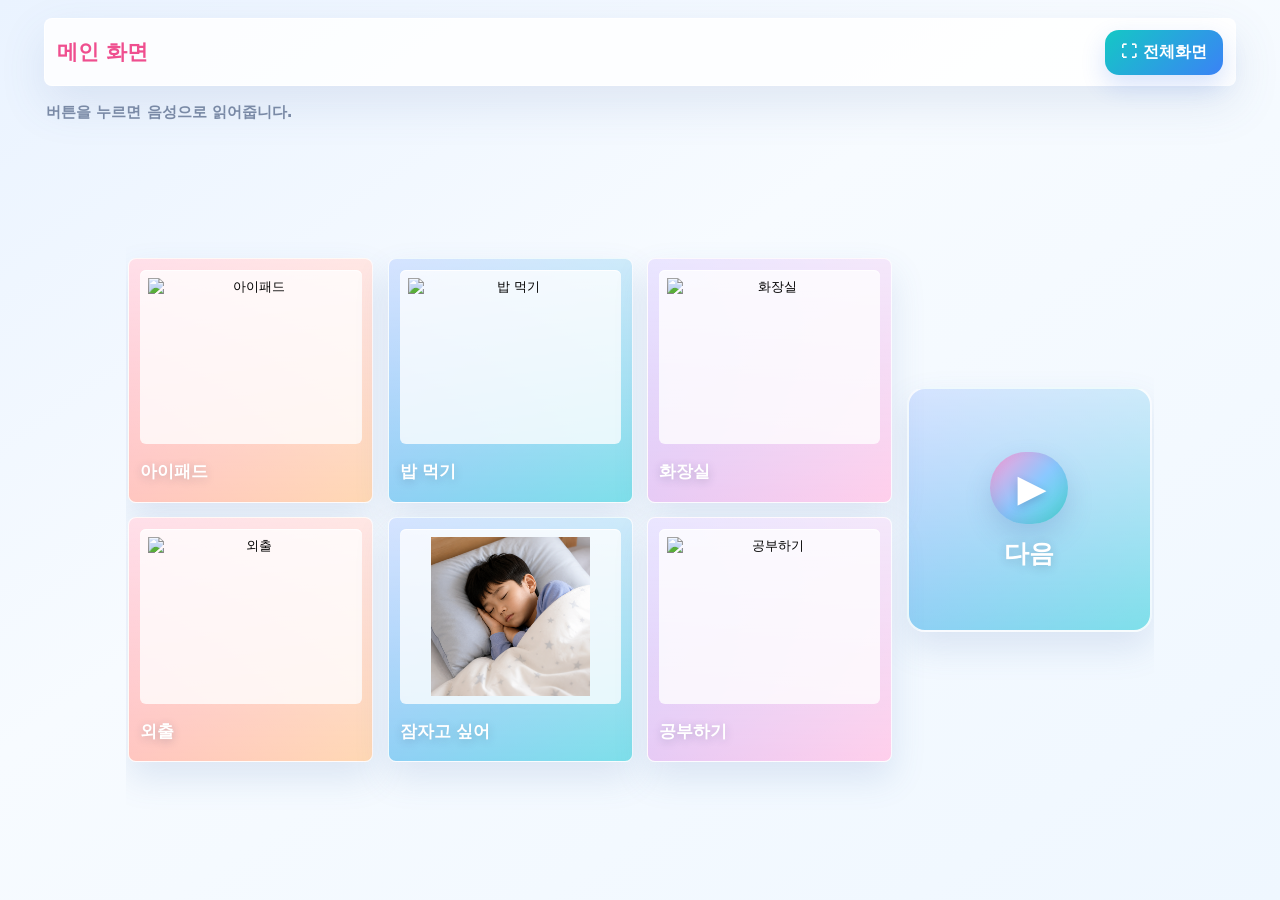
==== commit 9bb67716: "Play water sound video on mobile" ====
--- a/index.html
+++ b/index.html
@@ -10,11 +10,11 @@
   <link rel="preconnect" href="https://img.youtube.com" />
   <link rel="preconnect" href="https://i.ytimg.com" />
   <title>AAC 앱 - Mobile</title>
-  <link rel="stylesheet" href="./css/app.css?v=mobile-v8" />
-  <link rel="stylesheet" href="./css/features/study-puzzle.css?v=mobile-v8" />
-  <link rel="stylesheet" href="./css/features/recycling-game.css?v=mobile-v8" />
-  <link rel="stylesheet" href="./css/date-overrides.css?v=mobile-v8" />
-  <link rel="stylesheet" href="./css/app-mobile.css?v=mobile-v8" />
+  <link rel="stylesheet" href="./css/app.css?v=mobile-v9" />
+  <link rel="stylesheet" href="./css/features/study-puzzle.css?v=mobile-v9" />
+  <link rel="stylesheet" href="./css/features/recycling-game.css?v=mobile-v9" />
+  <link rel="stylesheet" href="./css/date-overrides.css?v=mobile-v9" />
+  <link rel="stylesheet" href="./css/app-mobile.css?v=mobile-v9" />
 </head>
 <body>
   <main class="app">
@@ -53,18 +53,18 @@
     <section id="buttonGrid" class="grid"></section>
   </main>
 
-  <script src="./js/data/study-data.js?v=mobile-v8"></script>
-  <script src="./js/data/app-data.js?v=mobile-v8"></script>
-  <script src="./js/data/audio-manifest.js?v=mobile-v8"></script>
-  <script src="./js/core/pager.js?v=mobile-v8"></script>
-  <script src="./js/features/schedule.js?v=mobile-v8"></script>
-  <script src="./js/features/study-puzzle.js?v=mobile-v8"></script>
-  <script src="./js/features/recycling-game.js?v=mobile-v8"></script>
-  <script src="./js/main-mobile.js?v=mobile-v8"></script>
+  <script src="./js/data/study-data.js?v=mobile-v9"></script>
+  <script src="./js/data/app-data.js?v=mobile-v9"></script>
+  <script src="./js/data/audio-manifest.js?v=mobile-v9"></script>
+  <script src="./js/core/pager.js?v=mobile-v9"></script>
+  <script src="./js/features/schedule.js?v=mobile-v9"></script>
+  <script src="./js/features/study-puzzle.js?v=mobile-v9"></script>
+  <script src="./js/features/recycling-game.js?v=mobile-v9"></script>
+  <script src="./js/main-mobile.js?v=mobile-v9"></script>
   <script>
     if ('serviceWorker' in navigator) {
       window.addEventListener('load', () => {
-        navigator.serviceWorker.register('./sw.js?v=mobile-v8', { updateViaCache: 'none' })
+        navigator.serviceWorker.register('./sw.js?v=mobile-v9', { updateViaCache: 'none' })
           .then(function (reg) { reg.update().catch(function () {}); })
           .catch(function () {});
       });
--- a/css/app-mobile.css
+++ b/css/app-mobile.css
@@ -1,4 +1,25 @@
 /* Mobile-only overrides for Galaxy S24+ portrait and similar Android phones. */
+.local-video-view {
+  flex: 1 1 auto;
+  min-height: 0;
+  width: 100%;
+  display: flex;
+  align-items: center;
+  justify-content: center;
+  padding: clamp(8px, 1.5vh, 16px);
+}
+
+.local-video-player {
+  width: min(100%, 960px);
+  max-height: min(68vh, 620px);
+  aspect-ratio: 16 / 9;
+  border: 3px solid #bfdbfe;
+  border-radius: 18px;
+  background: #000;
+  box-shadow: 0 22px 48px rgba(76, 111, 174, 0.18);
+  object-fit: contain;
+}
+
 @media (max-width: 430px) {
   html,
   body {
